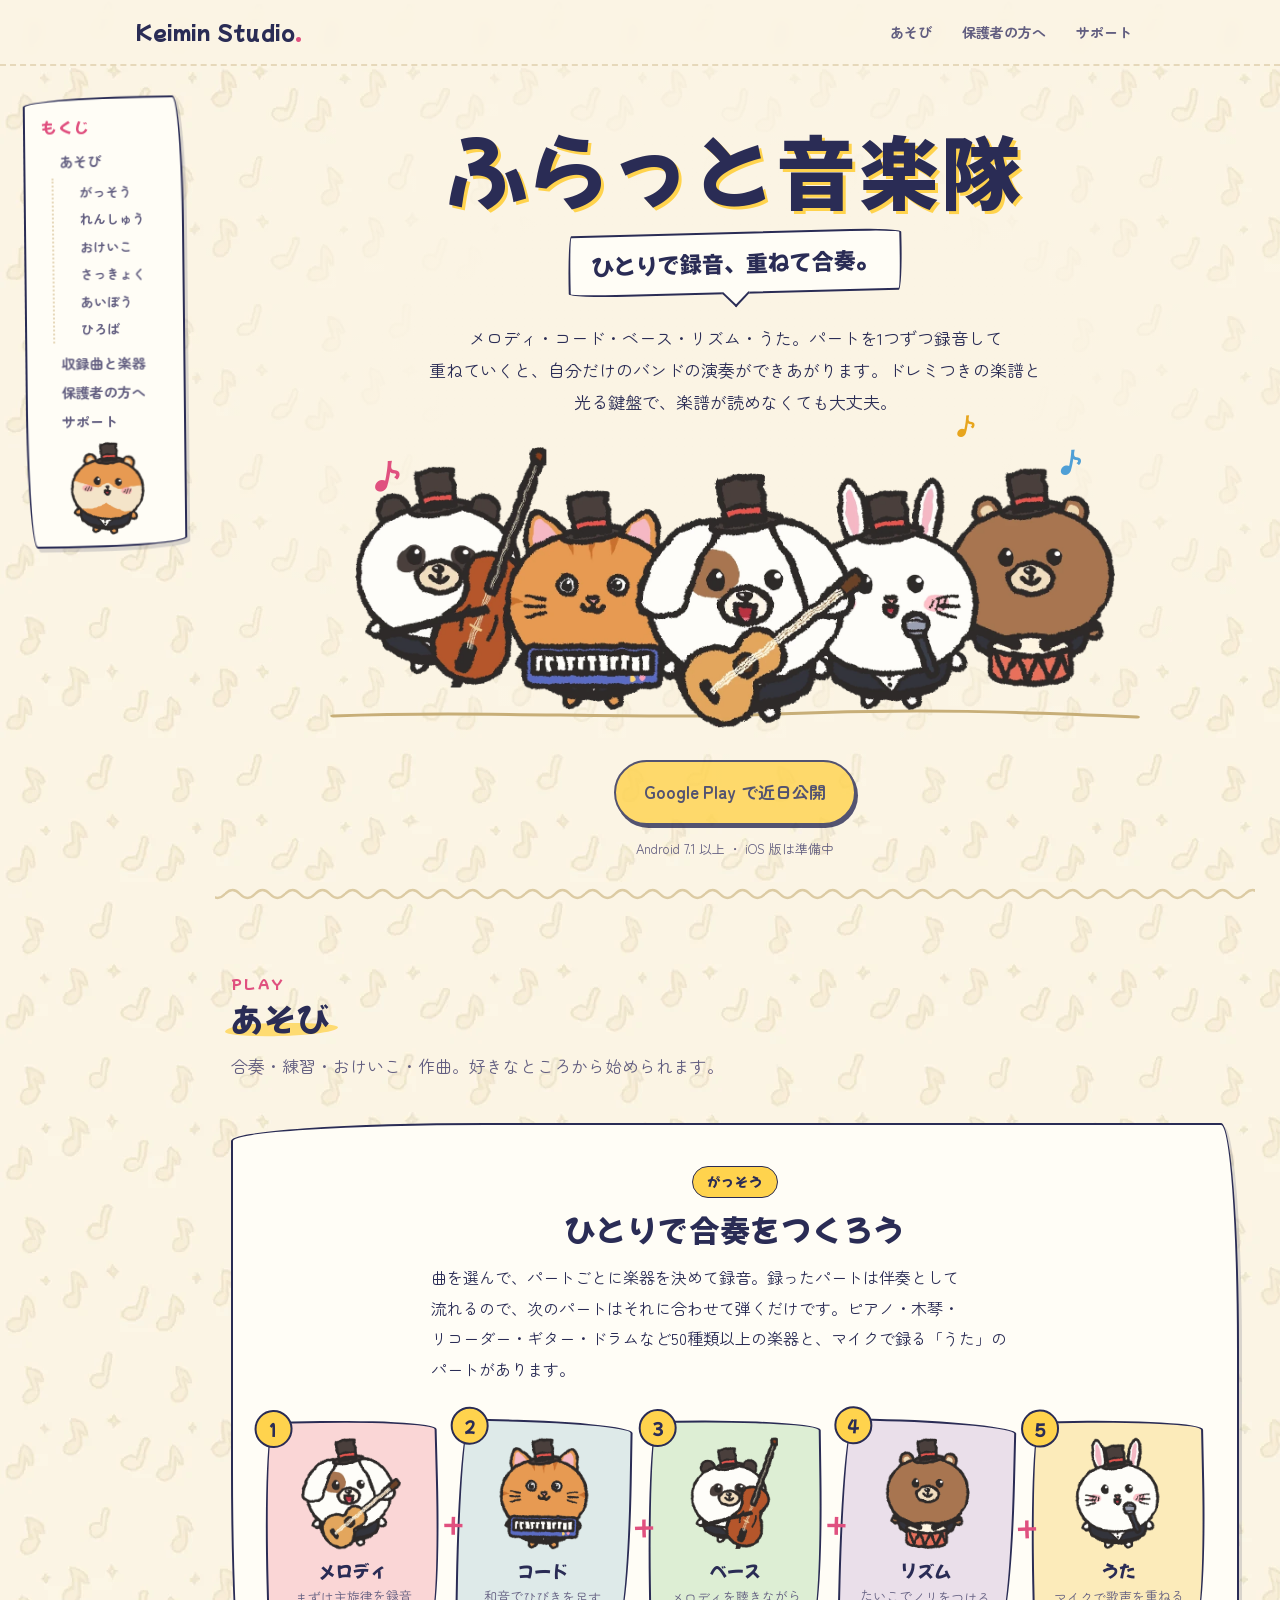
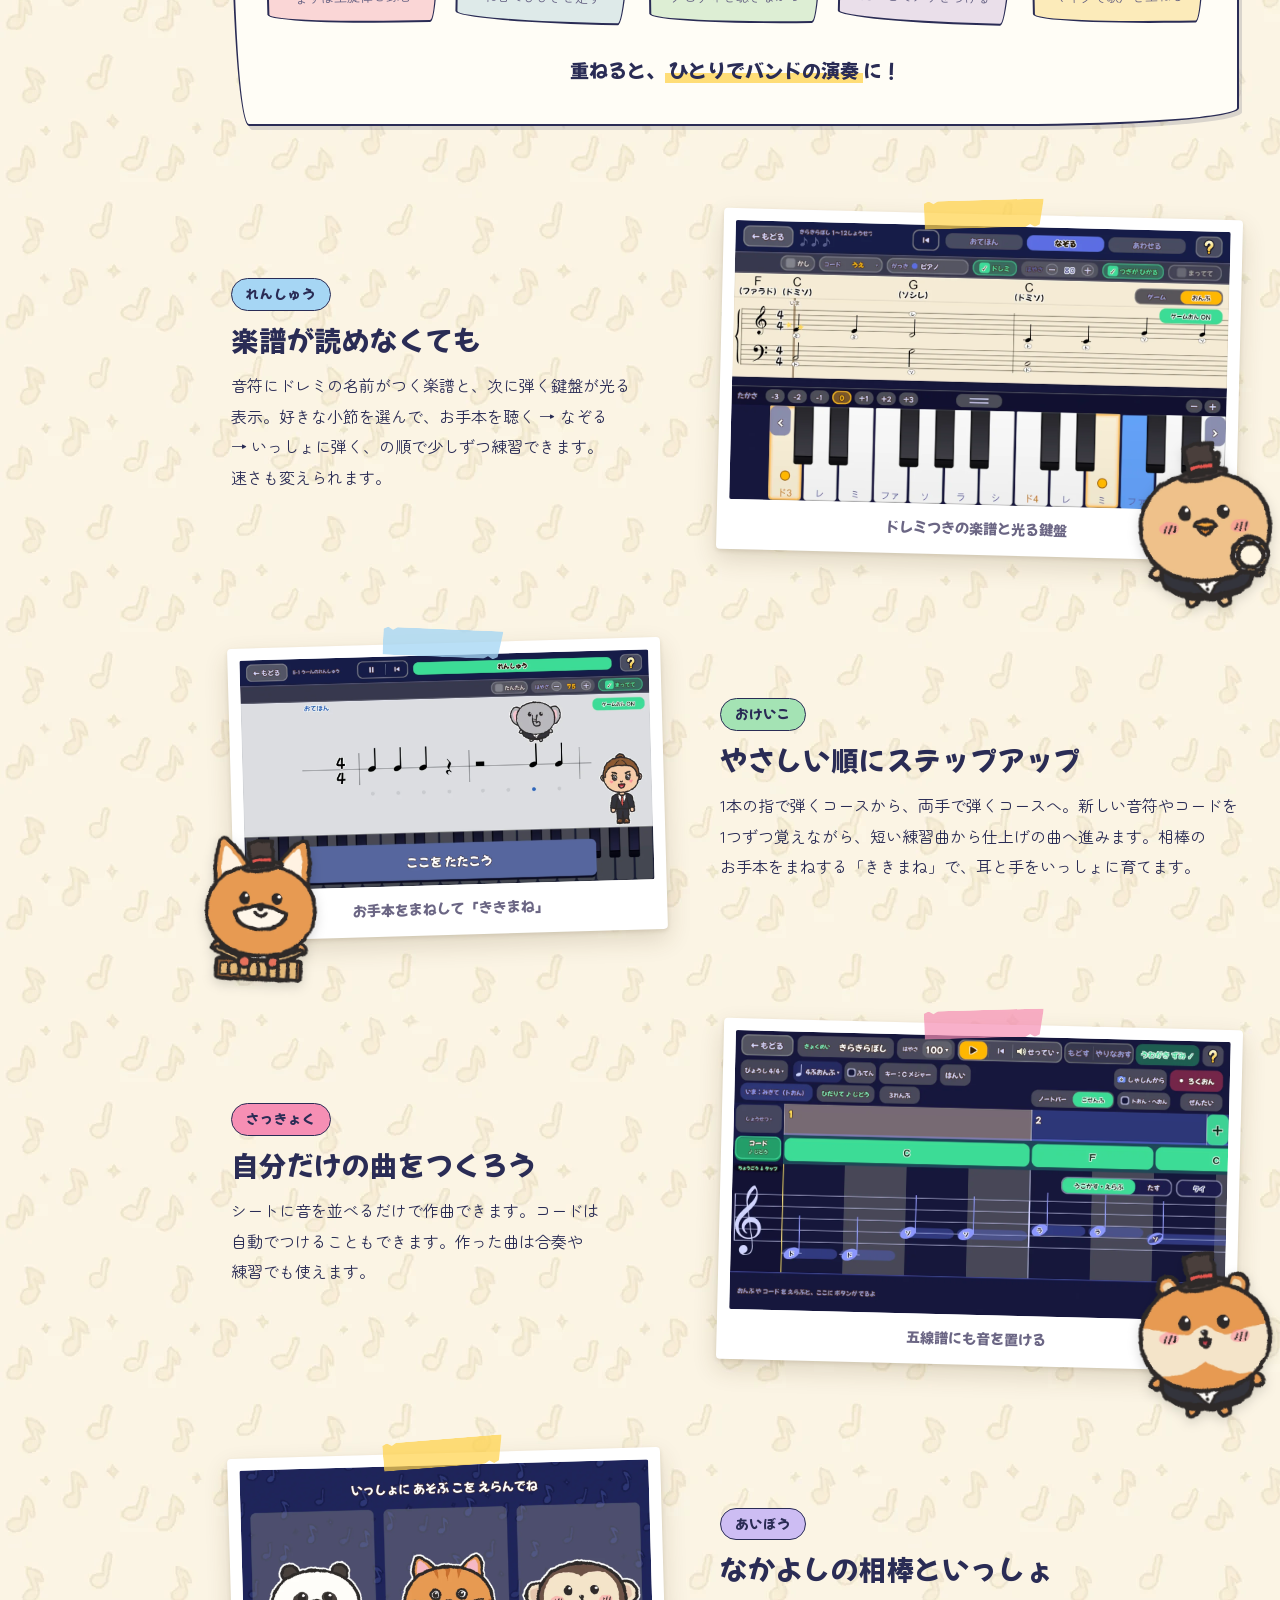
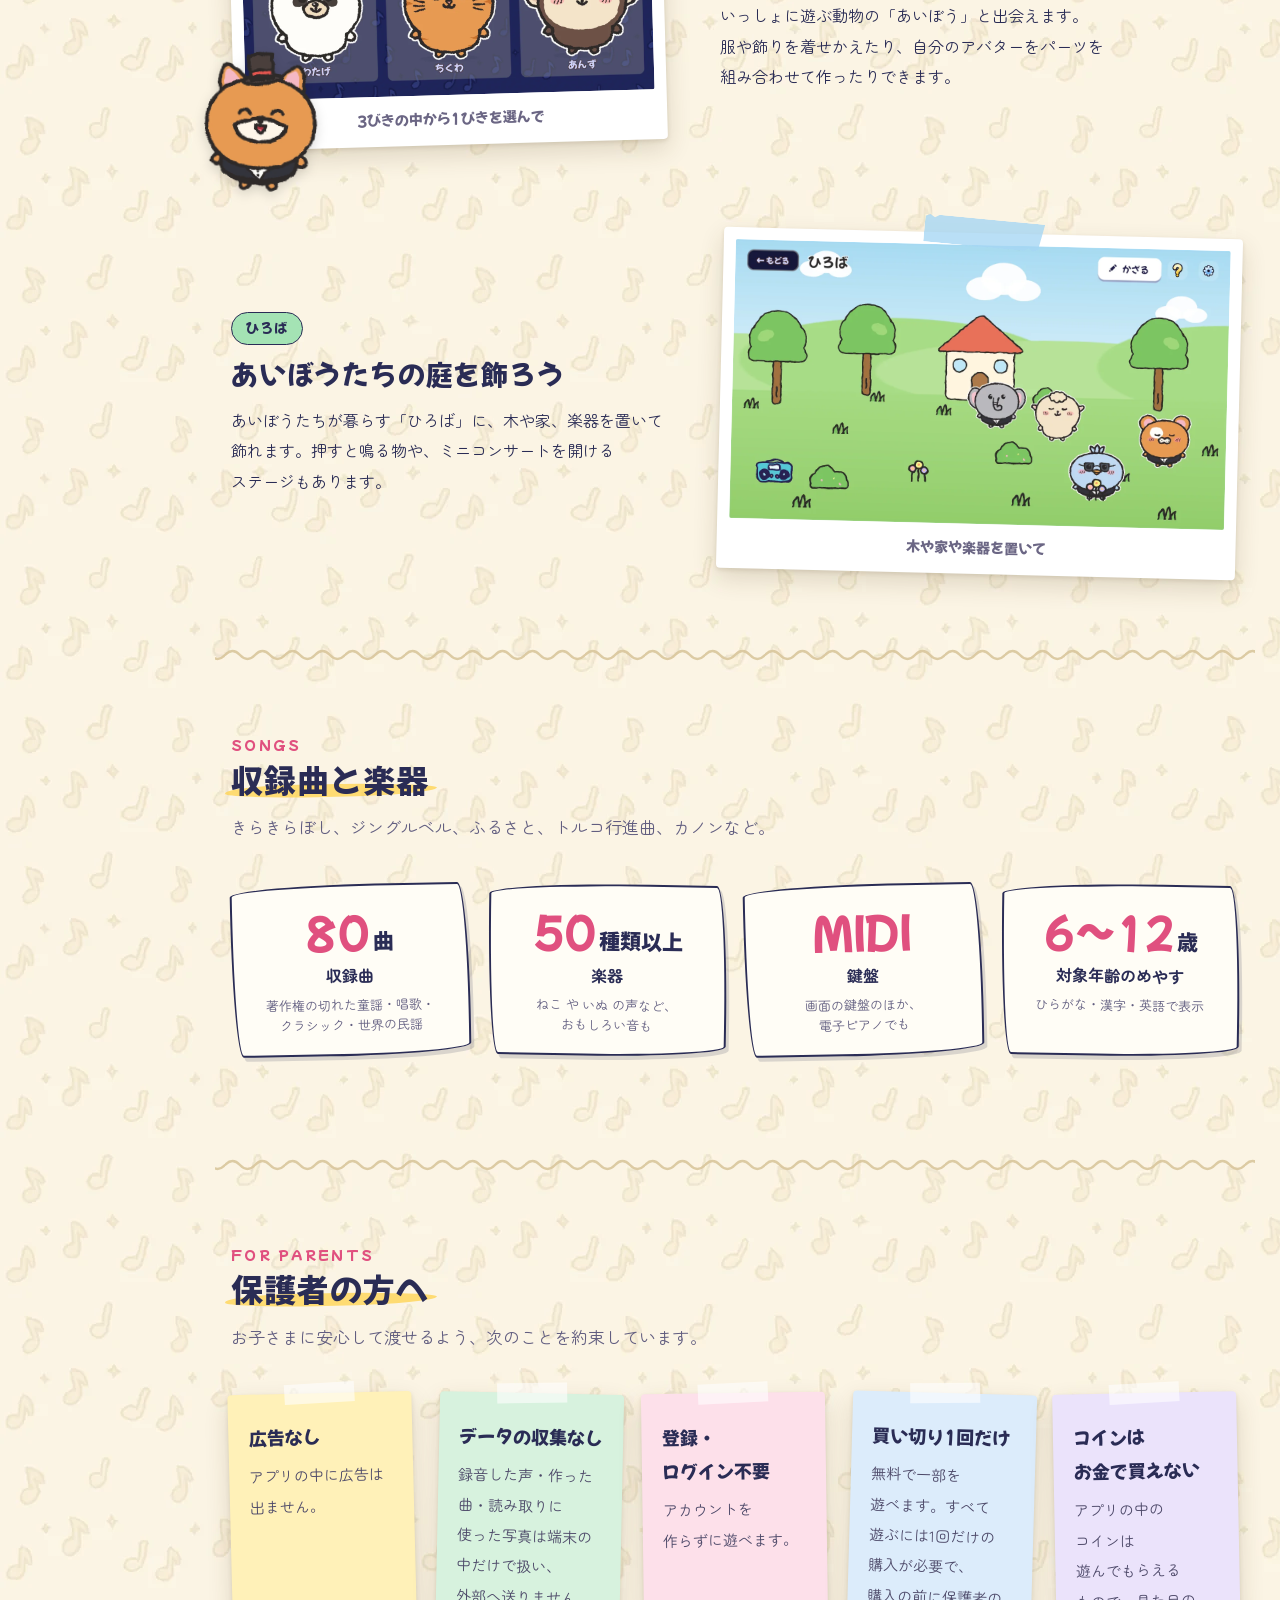
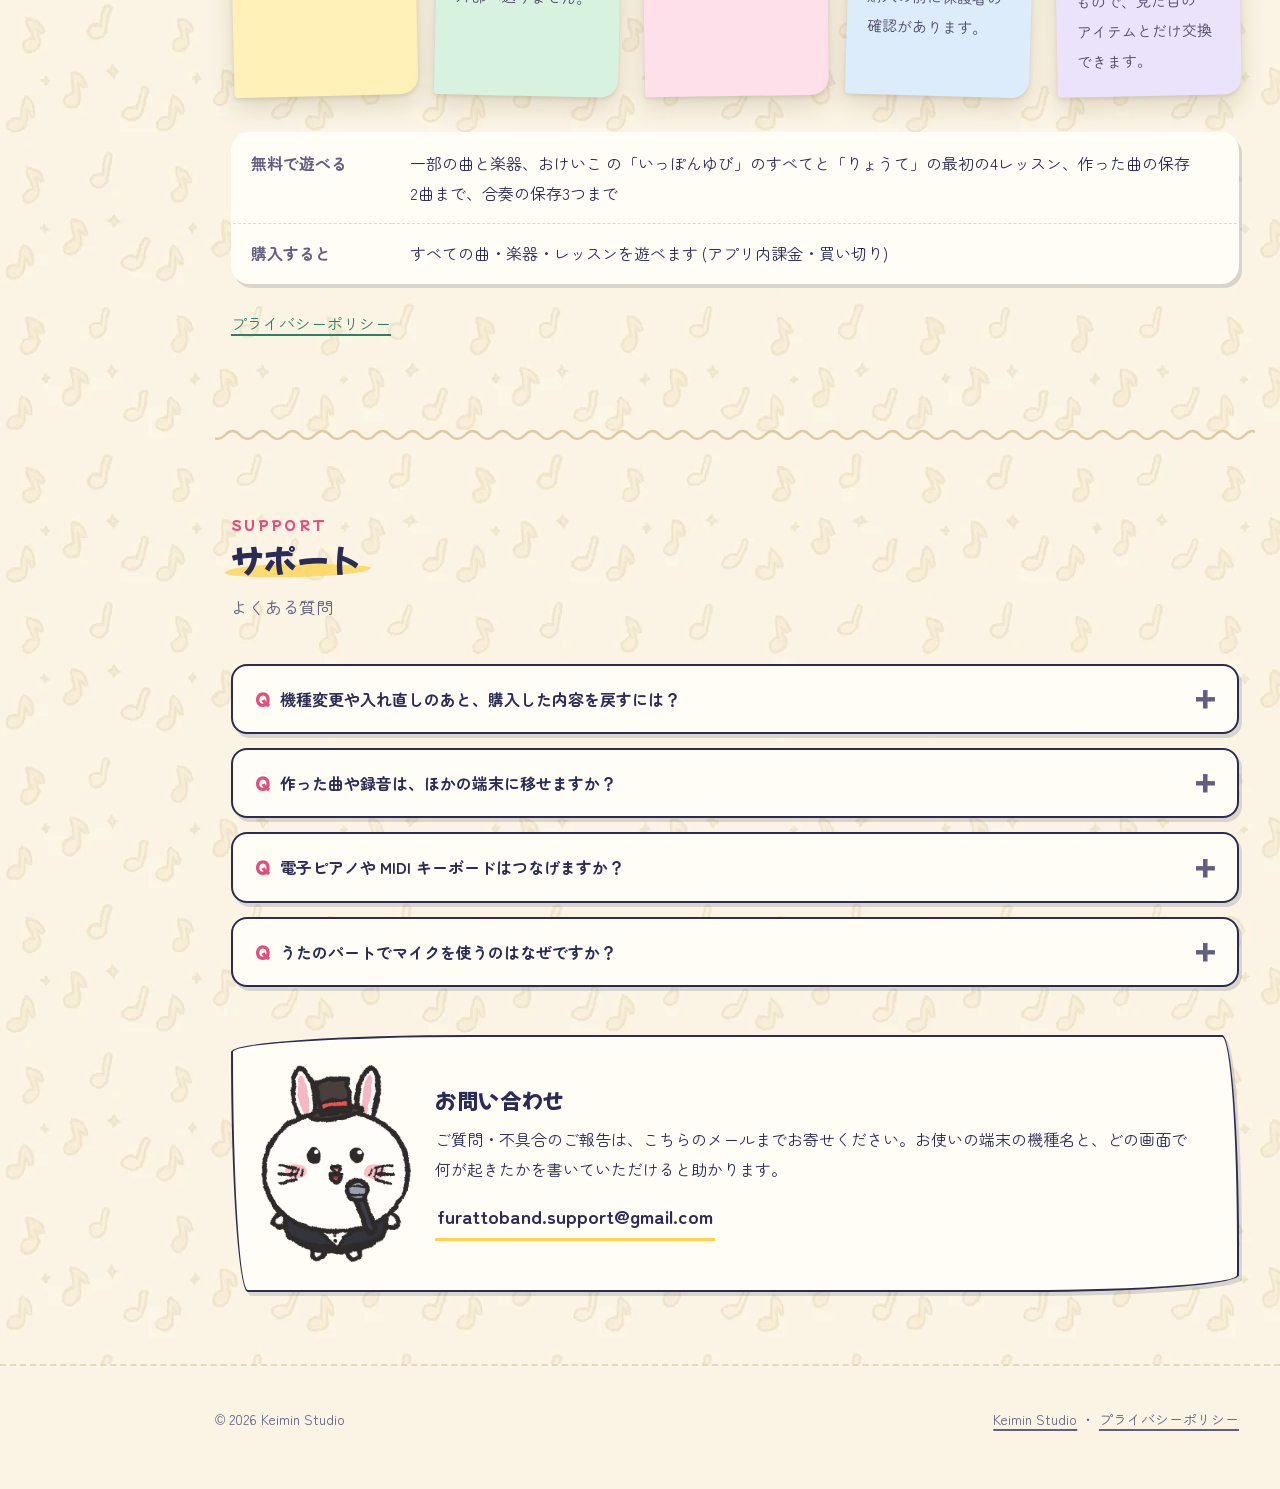
==== furattoband/index.html @ 370f986d "プライバシーポリシーのページを足し、ふらっと音楽隊のページのリンクを そこへ向ける Co-Authored-By: Claude Opus 5.5 <noreply@anthropic.com>" ====
<!doctype html>
<html lang="ja">
<head>
<meta charset="utf-8">
<meta name="viewport" content="width=device-width, initial-scale=1">
<title>ふらっと音楽隊 | Keimin Studio</title>
<meta name="description" content="パートを1つずつ録音して重ねると、ひとりでも合奏に。ドレミつきの楽譜と光る鍵盤で、楽譜が読めなくても練習できる子ども向けの音楽アプリ。広告なし・データの収集なし。">
<meta name="theme-color" content="#fbf4e4">
<link rel="icon" href="img/favicon.png">
<link rel="stylesheet" href="../assets/style.css">
</head>
<body class="game">
<a class="skip" href="#play">本文へ</a>

<header class="site-header">
  <div class="wrap">
    <a class="brand" href="../">Keimin Studio<span class="dot">.</span></a>
    <nav class="site-nav" aria-label="ページ内">
      <a href="#play">あそび</a>
      <a href="#parents">保護者の方へ</a>
      <a href="#support">サポート</a>
    </nav>
  </div>
</header>

<main>
  <!-- PC 幅だけ 左に出る ページ内の目次 (スマホは 上の帯) -->
  <aside class="toc sketch" aria-label="目次">
    <p class="toc-title">もくじ</p>
    <ol>
      <li><a href="#play">あそび</a>
        <ol>
          <li><a href="#ensemble">がっそう</a></li>
          <li><a href="#practice">れんしゅう</a></li>
          <li><a href="#okeiko">おけいこ</a></li>
          <li><a href="#compose">さっきょく</a></li>
          <li><a href="#buddy">あいぼう</a></li>
          <li><a href="#plaza">ひろば</a></li>
        </ol>
      </li>
      <li><a href="#songs">収録曲と楽器</a></li>
      <li><a href="#parents">保護者の方へ</a></li>
      <li><a href="#support">サポート</a></li>
    </ol>
    <img src="img/buddy_hamster.webp" alt="" width="414" height="515" loading="lazy">
  </aside>
  <section class="game-hero">
    <div class="wrap">
      <h1>ふらっと音楽隊</h1>
      <p class="catch">ひとりで録音、<wbr>重ねて合奏。</p>
      <p class="summary">メロディ・コード・ベース・リズム・うた。パートを1つずつ録音して重ねていくと、自分だけのバンドの演奏ができあがります。ドレミつきの楽譜と光る鍵盤で、楽譜が読めなくても大丈夫。</p>
      <div class="hero-band">
        <span class="float-note n1" aria-hidden="true">♪</span>
        <span class="float-note n2" aria-hidden="true">♪</span>
        <span class="float-note n3" aria-hidden="true">♪</span>
        <img src="img/band.webp" alt="タキシードとシルクハットで ベース・鍵盤・ギター・マイク・たいこを持った5ひきの あいぼう" width="1683" height="624">
      </div>
      <div class="store-row">
        <!-- 公開したら aria-disabled を外し、href を
             https://play.google.com/store/apps/details?id=com.keiyamazaki.furattoband にする -->
        <a class="store-button" aria-disabled="true">Google Play で近日公開</a>
        <span class="store-note">Android 7.1 以上 ・ iOS 版は準備中</span>
      </div>
    </div>
  </section>

  <div class="squiggle" aria-hidden="true"></div>

  <section id="play">
    <div class="wrap">
      <h2 class="section-title"><span class="kicker">PLAY</span>あそび</h2>
      <p class="section-lead">合奏・練習・おけいこ・作曲。<wbr>好きなところから始められます。</p>

      <div id="ensemble" class="ensemble sketch">
        <span class="tag">がっそう</span>
        <h3>ひとりで<wbr>合奏をつくろう</h3>
        <p>曲を選んで、パートごとに楽器を決めて録音。録ったパートは伴奏として流れるので、次のパートはそれに合わせて弾くだけです。ピアノ・木琴・リコーダー・ギター・ドラムなど50種類以上の楽器と、マイクで録る「うた」のパートがあります。</p>
        <ol class="steps">
          <li class="step"><img src="img/buddy_dog_guitar.webp" alt="" width="477" height="525" loading="lazy"><b>メロディ</b><span>まずは<wbr>主旋律を録音</span></li>
          <li class="step"><img src="img/buddy_cat_keyboard.webp" alt="" width="414" height="515" loading="lazy"><b>コード</b><span>和音で<wbr>ひびきを足す</span></li>
          <li class="step"><img src="img/buddy_panda_bass.webp" alt="" width="471" height="593" loading="lazy"><b>ベース</b><span>メロディを<wbr>聴きながら</span></li>
          <li class="step"><img src="img/buddy_bear_drum.webp" alt="" width="414" height="542" loading="lazy"><b>リズム</b><span>たいこで<wbr>ノリをつける</span></li>
          <li class="step"><img src="img/buddy_rabbit_mic.webp" alt="" width="414" height="544" loading="lazy"><b>うた</b><span>マイクで<wbr>歌声を重ねる</span></li>
        </ol>
        <p class="result keep">重ねると、<wbr><em>ひとりで<wbr>バンドの演奏</em>に！</p>
      </div>

      <div id="practice" class="feature">
        <div class="feature-text">
          <span class="tag t-sky">れんしゅう</span>
          <h3>楽譜が<wbr>読めなくても</h3>
          <p>音符にドレミの名前がつく楽譜と、次に弾く鍵盤が光る表示。好きな小節を選んで、お手本を聴く → なぞる → いっしょに弾く、の順で少しずつ練習できます。速さも変えられます。</p>
        </div>
        <figure class="photo">
          <img src="img/01_practice.webp" alt="ドレミつきの楽譜と鍵盤で弾く れんしゅう の画面" width="1280" height="720" loading="lazy">
          <figcaption>ドレミつきの楽譜と光る鍵盤</figcaption>
          <img class="peek" src="img/buddy_chick_tambourine.webp" alt="" width="414" height="515" loading="lazy">
        </figure>
      </div>

      <div id="okeiko" class="feature flip">
        <div class="feature-text">
          <span class="tag t-mint">おけいこ</span>
          <h3>やさしい順に<wbr>ステップアップ</h3>
          <p>1本の指で弾くコースから、両手で弾くコースへ。新しい音符やコードを1つずつ覚えながら、短い練習曲から仕上げの曲へ進みます。相棒のお手本をまねする「ききまね」で、耳と手をいっしょに育てます。</p>
        </div>
        <figure class="photo tape-2">
          <img src="img/02_okeiko.webp" alt="あいぼう のお手本をまねして たたく おけいこ の画面" width="1280" height="720" loading="lazy">
          <figcaption>お手本をまねして「ききまね」</figcaption>
          <img class="peek" src="img/buddy_fox_xylophone.webp" alt="" width="414" height="519" loading="lazy">
        </figure>
      </div>

      <div id="compose" class="feature">
        <div class="feature-text">
          <span class="tag t-pink">さっきょく</span>
          <h3>自分だけの<wbr>曲をつくろう</h3>
          <p>シートに音を並べるだけで作曲できます。コードは自動でつけることもできます。作った曲は合奏や練習でも使えます。</p>
        </div>
        <figure class="photo tape-3">
          <img src="img/03_compose.webp" alt="五線譜に音を並べて曲を作る さっきょく の画面" width="1280" height="720" loading="lazy">
          <figcaption>五線譜にも音を置ける</figcaption>
          <img class="peek" src="img/buddy_hamster.webp" alt="" width="414" height="515" loading="lazy">
        </figure>
      </div>

      <div id="buddy" class="feature flip">
        <div class="feature-text">
          <span class="tag t-lilac">あいぼう</span>
          <h3>なかよしの<wbr>相棒といっしょ</h3>
          <p>いっしょに遊ぶ動物の「あいぼう」と出会えます。服や飾りを着せかえたり、自分のアバターをパーツを組み合わせて作ったりできます。</p>
        </div>
        <figure class="photo">
          <img src="img/04_buddy.webp" alt="いっしょに遊ぶ あいぼう を選ぶ画面" width="1280" height="720" loading="lazy">
          <figcaption>3びきの中から<wbr>1ぴきを選んで</figcaption>
          <img class="peek" src="img/buddy_shiba.webp" alt="" width="414" height="515" loading="lazy">
        </figure>
      </div>

      <div id="plaza" class="feature">
        <div class="feature-text">
          <span class="tag t-mint">ひろば</span>
          <h3>あいぼうたちの<wbr>庭を飾ろう</h3>
          <p>あいぼうたちが暮らす「ひろば」に、木や家、楽器を置いて飾れます。押すと鳴る物や、ミニコンサートを開けるステージもあります。</p>
        </div>
        <figure class="photo tape-2">
          <img src="img/05_plaza.webp" alt="あいぼうたちが暮らす ひろば の画面" width="1280" height="720" loading="lazy">
          <figcaption>木や家や楽器を置いて</figcaption>
        </figure>
      </div>
    </div>
  </section>

  <div class="squiggle" aria-hidden="true"></div>

  <section id="songs">
    <div class="wrap">
      <h2 class="section-title"><span class="kicker">SONGS</span>収録曲と楽器</h2>
      <p class="section-lead">きらきらぼし、ジングルベル、ふるさと、<wbr>トルコ行進曲、カノンなど。</p>
      <div class="facts">
        <div class="fact sketch"><span class="num">80<small>曲</small></span><span class="label">収録曲</span><span class="note">著作権の切れた童謡・唱歌・<wbr>クラシック・世界の民謡</span></div>
        <div class="fact sketch"><span class="num">50<small>種類以上</small></span><span class="label">楽器</span><span class="note">ねこ や いぬ の声など、<wbr>おもしろい音も</span></div>
        <div class="fact sketch"><span class="num">MIDI</span><span class="label">鍵盤</span><span class="note">画面の鍵盤のほか、<wbr>電子ピアノでも</span></div>
        <div class="fact sketch"><span class="num">6〜12<small>歳</small></span><span class="label">対象年齢のめやす</span><span class="note">ひらがな・漢字・<wbr>英語で表示</span></div>
      </div>
    </div>
  </section>

  <div class="squiggle" aria-hidden="true"></div>

  <section id="parents">
    <div class="wrap">
      <h2 class="section-title"><span class="kicker">FOR PARENTS</span>保護者の方へ</h2>
      <p class="section-lead">お子さまに安心して渡せるよう、<wbr>次のことを約束しています。</p>
      <ul class="promise-list">
        <li><strong>広告なし</strong><span>アプリの中に広告は出ません。</span></li>
        <li><strong>データの<wbr>収集なし</strong><span>録音した声・作った曲・読み取りに使った写真は端末の中だけで扱い、外部へ送りません。</span></li>
        <li><strong>登録・<wbr>ログイン不要</strong><span>アカウントを作らずに遊べます。</span></li>
        <li><strong>買い切り<wbr>1回だけ</strong><span>無料で一部を遊べます。すべて遊ぶには1回だけの購入が必要で、購入の前に保護者の確認があります。</span></li>
        <li><strong>コインは<wbr>お金で買えない</strong><span>アプリの中のコインは遊んでもらえるもので、見た目のアイテムとだけ交換できます。</span></li>
      </ul>
      <table class="spec">
        <tr><th>無料で遊べる</th><td>一部の曲と楽器、おけいこ の「いっぽんゆび」のすべてと「りょうて」の最初の4レッスン、作った曲の保存2曲まで、合奏の保存3つまで</td></tr>
        <tr><th>購入すると</th><td>すべての曲・楽器・レッスンを遊べます (アプリ内課金・買い切り)</td></tr>
      </table>
      <p class="parents-foot"><a href="privacy/">プライバシーポリシー</a></p>
    </div>
  </section>

  <div class="squiggle" aria-hidden="true"></div>

  <section id="support" class="faq">
    <div class="wrap">
      <h2 class="section-title"><span class="kicker">SUPPORT</span>サポート</h2>
      <p class="section-lead">よくある質問</p>

      <div class="faq-list">
        <details>
          <summary>機種変更や入れ直しのあと、<wbr>購入した内容を戻すには？</summary>
          <p>購入したときと同じ Google アカウントでアプリを入れ、「せってい」の「アプリ」から「ぜんぶ あそべる ばんに する」を押し、保護者の確認のあとに「購入を復元する」を押してください。</p>
        </details>

        <details>
          <summary>作った曲や録音は、<wbr>ほかの端末に移せますか？</summary>
          <p>作った曲・録音・あいぼう などは端末の中だけに保存しているため、いまはほかの端末へ移す機能はありません。アプリを削除すると消えてしまうのでご注意ください。</p>
        </details>

        <details>
          <summary>電子ピアノや MIDI キーボードは<wbr>つなげますか？</summary>
          <p>USB でつないだ MIDI キーボード・電子ピアノで弾けます。端末によっては変換アダプターが必要です。</p>
        </details>

        <details>
          <summary>うたのパートで<wbr>マイクを使うのはなぜですか？</summary>
          <p>うたのパートで歌声を録音するためです。録音した声は端末の中だけに保存され、外部へ送られることはありません。マイクを許可しなくても、うた以外のあそびはすべて使えます。</p>
        </details>
      </div>

      <div class="support-contact contact-box sketch">
        <img src="img/buddy_rabbit_mic.webp" alt="" width="414" height="544" loading="lazy">
        <div>
          <h3>お問い合わせ</h3>
          <p>ご質問・不具合のご報告は、こちらのメールまでお寄せください。お使いの端末の機種名と、どの画面で何が起きたかを書いていただけると助かります。</p>
          <span class="mail">furattoband.support@gmail.com</span>
        </div>
      </div>
    </div>
  </section>
</main>

<footer class="site-footer">
  <div class="wrap">
    <span>&copy; 2026 Keimin Studio</span>
    <span><a href="../">Keimin Studio</a> ・ <a href="privacy/">プライバシーポリシー</a></span>
  </div>
</footer>

<script>
// 目次: いま読んでいる所に印を付ける (外へは何も送らない)
(function () {
  var links = document.querySelectorAll('.toc a');
  var targets = [];
  links.forEach(function (a) {
    var t = document.querySelector(a.getAttribute('href'));
    if (t) targets.push({ a: a, t: t });
  });
  function update() {
    var y = window.innerHeight * 0.35;
    var current = null;
    targets.forEach(function (x) { if (x.t.getBoundingClientRect().top <= y) current = x; });
    // いちばん下まで来たら さいごの項目 (サポート) は 上まで上がりきらない
    if (window.innerHeight + window.scrollY >= document.documentElement.scrollHeight - 4) current = targets[targets.length - 1];
    links.forEach(function (a) { a.classList.remove('is-current'); a.removeAttribute('aria-current'); });
    if (!current) return;
    current.a.classList.add('is-current');
    current.a.setAttribute('aria-current', 'true');
    // 子の項目にいるときは 親 (あそび) にも印
    var parent = current.a.closest('ol ol');
    if (parent) parent.parentElement.firstElementChild.classList.add('is-current');
  }
  window.addEventListener('scroll', update, { passive: true });
  window.addEventListener('resize', update);
  update();
})();
</script>
</body>
</html>
---- assets/style.css ----
@charset "utf-8";
/* Keimin Studio の共通の見た目。外のフォント・解析のタグは読まない (アプリの「外へ何も送らない」にそろえる)
   絵本風: クリームの紙・手書き風の ふち (いびつな角丸)・マスキングテープ・少し傾けた写真。
   スタジオのトップは落ち着いた形 (body.studio)、ゲームのページは模様の地と あいぼう で にぎやかに (body.game) */

@font-face {
  font-family: "Mochiy Pop One";
  src: url("fonts/mochiy-subset.woff") format("woff");
  font-display: swap;
}
@font-face {
  font-family: "Zen Maru Gothic";
  src: url("fonts/zenmaru-regular-subset.woff") format("woff");
  font-weight: 400;
  font-display: swap;
}
@font-face {
  font-family: "Zen Maru Gothic";
  src: url("fonts/zenmaru-bold-subset.woff") format("woff");
  font-weight: 700;
  font-display: swap;
}

:root {
  --paper: #fbf4e4;
  --paper-deep: #f3e7cc;
  --surface: #fffdf6;
  --ink: #2a2c55;
  --ink-soft: #625e80;
  --pen: #2a2c55;          /* 手書きの ふちの線 */
  --line: #e6d8ba;
  --yellow: #ffd34d;
  --pink: #f68fb4;
  --mint: #a4e3b4;
  --sky: #a6d6f4;
  --lilac: #cdbdf3;
  --accent: #e0507f;
  --link: #2f7d6a;
  --tape: rgba(255, 211, 77, 0.72);
  --tape-2: rgba(166, 214, 244, 0.78);
  --tape-3: rgba(246, 143, 180, 0.7);
  --shadow: 3px 4px 0 rgba(42, 44, 85, 0.16);
  --photo-shadow: 0 10px 24px rgba(72, 54, 20, 0.16), 0 2px 4px rgba(72, 54, 20, 0.12);
  --pattern: url("paper_light.webp");
  --marker-opacity: 0.75;
  --marker-bottom: 4px;
  /* 手で描いたような いびつな角丸 */
  --wobble: 255px 18px 225px 18px / 18px 225px 18px 255px;
  --wobble-2: 18px 225px 18px 255px / 255px 18px 225px 18px;
  --font-body: "Zen Maru Gothic", "Hiragino Maru Gothic ProN", "Yu Gothic", "Meiryo", sans-serif;
  --font-head: "Mochiy Pop One", var(--font-body);
  color-scheme: light;
}

@media (prefers-color-scheme: dark) {
  :root:not([data-theme="light"]) {
    --paper: #1a1c38;
    --paper-deep: #22254a;
    --surface: #24274e;
    --ink: #f4f1ff;
    --ink-soft: #c3c0e4;
    --pen: #dcd8ff;
    --line: #3a3e6e;
    --yellow: #f2c443;
    --accent: #ff8db4;
    --link: #8fe0c6;
    --tape: rgba(242, 196, 67, 0.55);
    --tape-2: rgba(120, 180, 230, 0.55);
    --tape-3: rgba(246, 143, 180, 0.5);
    --shadow: 3px 4px 0 rgba(0, 0, 0, 0.35);
    --photo-shadow: 0 10px 24px rgba(0, 0, 0, 0.4);
    --pattern: url("paper_dark.webp");
    --marker-opacity: 0.5;
    --marker-bottom: -3px;
    color-scheme: dark;
  }
}
:root[data-theme="dark"] {
  --paper: #1a1c38;
  --paper-deep: #22254a;
  --surface: #24274e;
  --ink: #f4f1ff;
  --ink-soft: #c3c0e4;
  --pen: #dcd8ff;
  --line: #3a3e6e;
  --yellow: #f2c443;
  --accent: #ff8db4;
  --link: #8fe0c6;
  --tape: rgba(242, 196, 67, 0.55);
  --tape-2: rgba(120, 180, 230, 0.55);
  --tape-3: rgba(246, 143, 180, 0.5);
  --shadow: 3px 4px 0 rgba(0, 0, 0, 0.35);
  --photo-shadow: 0 10px 24px rgba(0, 0, 0, 0.4);
  --pattern: url("paper_dark.webp");
  --marker-opacity: 0.5;
  --marker-bottom: -3px;
  color-scheme: dark;
}

* { box-sizing: border-box; }

html { -webkit-text-size-adjust: 100%; scroll-behavior: smooth; }

body {
  margin: 0;
  background: var(--paper);
  color: var(--ink);
  font-family: var(--font-body);
  font-size: 16px;
  line-height: 1.9;
  overflow-x: hidden;
  /* 改行は 文節で (Chrome・Edge)。ほかのブラウザでは 見出しなどに置いた <wbr> で切る */
  word-break: auto-phrase;
  line-break: strict;
  overflow-wrap: anywhere;
}
body.game { background: var(--paper) var(--pattern) repeat; background-size: 450px; }

p, li, dd, summary { text-wrap: pretty; }

/* 短い字は <wbr> の所でだけ切る (文の途中で切れないように) */
h1, h2, h3, .catch, .lead, .section-lead, .keep, .promise-list strong, .step b {
  word-break: keep-all;
  text-wrap: balance;
}

img { max-width: 100%; height: auto; display: block; }

/* 上の帯 (sticky) に 飛び先の見出しが隠れないように */
[id] { scroll-margin-top: 84px; }

a { color: var(--link); text-underline-offset: 4px; text-decoration-thickness: 1.5px; }
a:hover { text-decoration-thickness: 2.5px; }

.wrap {
  width: 100%;
  max-width: 1040px;
  margin: 0 auto;
  padding: 0 16px;
}

h1, h2, h3, .brand {
  font-family: var(--font-head);
  font-weight: 400;
  line-height: 1.4;
  letter-spacing: 0.03em;
}

.skip {
  position: absolute; left: -9999px; top: 8px;
  background: var(--surface); color: var(--ink); padding: 8px 14px; border-radius: 8px;
}
.skip:focus { left: 8px; z-index: 10; }

/* ---------- 上の帯 ---------- */
.site-header {
  position: sticky;
  top: 0;
  z-index: 5;
  background: color-mix(in srgb, var(--paper) 88%, transparent);
  backdrop-filter: blur(8px);
  -webkit-backdrop-filter: blur(8px);
  border-bottom: 2px dashed var(--line);
}
.site-header .wrap {
  display: flex;
  align-items: center;
  justify-content: space-between;
  gap: 16px;
  min-height: 64px;
}
.brand {
  font-size: 20px;
  color: var(--ink);
  text-decoration: none;
  white-space: nowrap;
}
.brand .dot { color: var(--accent); }
.site-nav { display: flex; gap: 6px; font-size: 14px; font-weight: 700; }
.site-nav a {
  color: var(--ink-soft);
  text-decoration: none;
  white-space: nowrap;
  padding: 4px 12px;
  border-radius: 999px;
}
.site-nav a:hover { color: var(--ink); background: var(--paper-deep); }

/* ---------- 区切りと見出し ---------- */
section { padding: 72px 0; position: relative; }

.section-title {
  font-size: clamp(24px, 4vw, 32px);
  margin: 0 0 10px;
  display: inline-block;
  position: relative;
  z-index: 0;
}
/* 見出しの下に 蛍光ペンを引いたような帯 */
.section-title::after {
  content: "";
  position: absolute;
  z-index: -1;
  left: -6px; right: -8px; bottom: var(--marker-bottom);
  height: 0.42em;
  background: var(--yellow);
  border-radius: 40% 60% 55% 45% / 60% 40% 60% 40%;
  opacity: var(--marker-opacity);
  transform: rotate(-1deg);
}
.section-title .kicker {
  display: block;
  font-size: 13px;
  letter-spacing: 0.18em;
  color: var(--accent);
  margin-bottom: 2px;
}
.section-lead { color: var(--ink-soft); margin: 0 0 40px; font-size: 17px; }

/* 手書き風の波線の区切り */
.squiggle {
  height: 18px;
  margin: 0 auto;
  max-width: 1040px;
  background: url("data:image/svg+xml,%3Csvg xmlns='http://www.w3.org/2000/svg' width='60' height='18' viewBox='0 0 60 18'%3E%3Cpath d='M0 9 Q 7.5 1 15 9 T 30 9 T 45 9 T 60 9' fill='none' stroke='%23d9c69c' stroke-width='2.5' stroke-linecap='round'/%3E%3C/svg%3E") repeat-x center;
  opacity: 0.9;
}

/* 手書きの ふち の箱 */
.sketch {
  background: var(--surface);
  border: 2px solid var(--pen);
  border-radius: var(--wobble);
  box-shadow: var(--shadow);
}

/* ---------- スタジオのトップ (落ち着いた形) ---------- */
.studio-hero { padding: 96px 0 72px; }
.studio-hero h1 { font-size: clamp(40px, 9vw, 76px); margin: 0 0 20px; line-height: 1.15; }
.studio-hero h1 .dot { color: var(--accent); }
.studio-hero .lead { font-size: clamp(18px, 2.6vw, 22px); max-width: 30em; margin: 0 0 12px; }
.studio-hero .sub { color: var(--ink-soft); max-width: 34em; margin: 0; }
.studio-hero .values {
  display: flex; flex-wrap: wrap; gap: 10px;
  list-style: none; padding: 0; margin: 32px 0 0;
}
.studio-hero .values li {
  font-size: 14px; font-weight: 700;
  padding: 6px 16px;
  border: 1.5px solid var(--pen);
  border-radius: 999px;
  background: var(--surface);
}

.game-list { display: grid; gap: 24px; }
.game-card {
  display: grid;
  grid-template-columns: 300px 1fr;
  gap: 32px;
  align-items: center;
  padding: 24px;
  color: inherit;
  text-decoration: none;
  transition: transform 0.2s ease;
}
a.game-card:hover { transform: translateY(-3px) rotate(-0.3deg); }
.game-card .cover {
  border-radius: 16px;
  overflow: hidden;
  border: 2px solid var(--pen);
  background: #c4f0c8;
}
.game-card h3 { font-size: 26px; margin: 0 0 6px; }
.game-card p { margin: 0; color: var(--ink-soft); }
.game-card .more {
  display: inline-block;
  margin-top: 14px;
  font-weight: 700;
  color: var(--ink);
  border-bottom: 3px solid var(--yellow);
}
.game-card.soon {
  grid-template-columns: 1fr;
  text-align: center;
  color: var(--ink-soft);
  background: transparent;
  border: 2px dashed var(--line);
  box-shadow: none;
  padding: 32px 24px;
}

.spec {
  width: 100%;
  border-collapse: collapse;
  background: var(--surface);
  border: 2px solid var(--pen);
  border-radius: 18px;
  border-spacing: 0;
  overflow: hidden;
  box-shadow: var(--shadow);
}
.spec th, .spec td { text-align: left; padding: 14px 18px; border-bottom: 1.5px dashed var(--line); vertical-align: top; }
.spec tr:last-child th, .spec tr:last-child td { border-bottom: none; }
.spec th { width: 10em; font-weight: 700; white-space: nowrap; color: var(--ink-soft); }

.contact-box { padding: 28px; }
.contact-box p { margin: 0 0 10px; }
.mail {
  display: inline-block;
  font-size: 19px; font-weight: 700;
  padding: 4px 2px;
  border-bottom: 3px solid var(--yellow);
}

/* ---------- ゲームのページ: 表紙 ---------- */
.game-hero {
  padding: 56px 0 24px;
  text-align: center;
  overflow: hidden;
  /* まん中だけ模様を うすくして 字を読みやすく */
  background: radial-gradient(ellipse 60% 55% at 50% 38%, var(--paper) 45%, color-mix(in srgb, var(--paper) 0%, transparent) 100%);
}
.game-hero h1 {
  font-size: clamp(42px, 9vw, 80px);
  margin: 0;
  line-height: 1.15;
  color: var(--ink);
  text-shadow: 3px 3px 0 var(--yellow);
}
.game-hero .catch {
  display: inline-block;
  font-family: var(--font-head);
  font-size: clamp(17px, 2.6vw, 22px);
  margin: 18px 0 0;
  padding: 8px 22px;
  background: var(--surface);
  border: 2px solid var(--pen);
  border-radius: var(--wobble-2);
  position: relative;
  transform: rotate(-1.5deg);
}
/* ふきだしの しっぽ */
.game-hero .catch::after {
  content: "";
  position: absolute;
  left: 50%; bottom: -11px;
  width: 18px; height: 18px;
  background: var(--surface);
  border-right: 2px solid var(--pen);
  border-bottom: 2px solid var(--pen);
  transform: translateX(-50%) rotate(45deg);
}
.game-hero .summary {
  max-width: 36em;
  margin: 28px auto 0;
  font-size: 17px;
}
.hero-band {
  position: relative;
  max-width: 760px;
  margin: 28px auto 0;
}
.hero-band img { position: relative; z-index: 1; width: 100%; }
/* あいぼう の立つ 床 (手書きの線) */
.hero-band::after {
  content: "";
  position: absolute;
  left: -4%; right: -4%; bottom: 2px;
  height: 22px;
  background: url("data:image/svg+xml,%3Csvg xmlns='http://www.w3.org/2000/svg' viewBox='0 0 400 22' preserveAspectRatio='none'%3E%3Cpath d='M4 12 C 80 6 150 16 220 10 S 340 8 396 13' fill='none' stroke='%23c7ae78' stroke-width='3' stroke-linecap='round'/%3E%3C/svg%3E") no-repeat center / 100% 100%;
}
.float-note {
  position: absolute;
  font-family: var(--font-head);
  color: var(--accent);
  font-size: 34px;
  line-height: 1;
  animation: bob 3.2s ease-in-out infinite;
  z-index: 2;
}
.float-note.n1 { left: 2%; top: 4%; }
.float-note.n2 { right: 4%; top: 0; color: #4f9fd6; animation-delay: -1.1s; font-size: 28px; }
.float-note.n3 { right: 18%; top: -12%; color: #e7a51d; animation-delay: -2s; font-size: 24px; }
@keyframes bob {
  0%, 100% { transform: translateY(0) rotate(-6deg); }
  50% { transform: translateY(-10px) rotate(6deg); }
}
@media (prefers-reduced-motion: reduce) {
  .float-note { animation: none; }
  html { scroll-behavior: auto; }
}

.store-row { margin-top: 32px; }
.store-button {
  display: inline-flex;
  align-items: center;
  gap: 10px;
  padding: 14px 28px;
  border: 2px solid var(--pen);
  border-radius: 999px;
  background: var(--yellow);
  color: #2a2c55;
  font-weight: 700;
  font-size: 17px;
  text-decoration: none;
  box-shadow: 3px 4px 0 var(--pen);
}
.store-button[aria-disabled="true"] { cursor: default; opacity: 0.8; box-shadow: 2px 3px 0 var(--pen); }
.store-note { display: block; font-size: 13px; color: var(--ink-soft); margin-top: 12px; }

/* ---------- 遊びの紹介 ---------- */
.feature {
  display: grid;
  grid-template-columns: 1fr 1.2fr;
  gap: 56px;
  align-items: center;
  margin-bottom: 88px;
}
.feature:last-child { margin-bottom: 0; }
.feature.flip .feature-text { order: 2; }
.feature-text h3 { font-size: clamp(22px, 3vw, 27px); margin: 0 0 12px; }
.feature-text p { margin: 0; }
.tag {
  display: inline-block;
  font-family: var(--font-head);
  font-size: 13px;
  letter-spacing: 0.08em;
  padding: 3px 14px;
  margin-bottom: 10px;
  border: 1.5px solid var(--pen);
  border-radius: 999px;
  background: var(--yellow);
  color: #2a2c55;
}
.tag.t-pink { background: var(--pink); }
.tag.t-mint { background: var(--mint); }
.tag.t-sky { background: var(--sky); }
.tag.t-lilac { background: var(--lilac); }

/* 少し傾けた写真 + マスキングテープ */
.photo {
  position: relative;
  margin: 0;
  padding: 12px 12px 14px;
  background: #fff;
  box-shadow: var(--photo-shadow);
  transform: rotate(1.4deg);
  border-radius: 4px;
}
.feature.flip .photo { transform: rotate(-1.6deg); }
.photo img { border-radius: 2px; }
.photo figcaption {
  font-family: var(--font-head);
  font-size: 14px;
  color: #6b6684;
  text-align: center;
  margin-top: 10px;
}
.photo::before {
  content: "";
  position: absolute;
  top: -14px; left: 50%;
  width: 120px; height: 28px;
  background: var(--tape);
  transform: translateX(-50%) rotate(-3deg);
  box-shadow: 0 1px 2px rgba(0, 0, 0, 0.08);
  /* テープの はしの ぎざぎざ */
  clip-path: polygon(0 8%, 4% 0, 8% 10%, 12% 0, 100% 0, 96% 92%, 92% 100%, 88% 90%, 84% 100%, 0 100%);
}
.photo.tape-2::before { background: var(--tape-2); transform: translateX(-50%) rotate(4deg); }
.photo.tape-3::before { background: var(--tape-3); }
/* 写真の すみから のぞく あいぼう */
.peek {
  position: absolute;
  width: 26%;
  max-width: 150px;
  right: -7%;
  bottom: -14%;
  z-index: 2;
  transform: rotate(-4deg);
  filter: drop-shadow(0 4px 6px rgba(0, 0, 0, 0.15));
}
.feature.flip .peek { right: auto; left: -7%; transform: rotate(4deg); }

/* 合奏: パートを重ねる 4つの段 */
.ensemble {
  padding: 40px 32px 36px;
  margin-bottom: 88px;
  text-align: center;
  background: var(--surface);
}
.ensemble h3 { font-size: clamp(22px, 3.2vw, 30px); margin: 0 0 12px; }
.ensemble > p { max-width: 38em; margin: 0 auto; text-align: left; }
.steps {
  display: grid;
  grid-template-columns: repeat(5, 1fr);
  gap: 18px;
  list-style: none;
  padding: 0;
  margin: 36px 0 0;
  counter-reset: step;
}
.step {
  position: relative;
  padding: 16px 10px 14px;
  border: 2px solid var(--pen);
  border-radius: var(--wobble-2);
  background: var(--paper);
}
.step:nth-child(1) { background: color-mix(in srgb, var(--pink) 30%, var(--paper)); transform: rotate(-1.5deg); }
.step:nth-child(2) { background: color-mix(in srgb, var(--sky) 34%, var(--paper)); transform: rotate(1deg); }
.step:nth-child(3) { background: color-mix(in srgb, var(--mint) 34%, var(--paper)); transform: rotate(-0.8deg); }
.step:nth-child(4) { background: color-mix(in srgb, var(--lilac) 38%, var(--paper)); transform: rotate(1.4deg); }
.step:nth-child(5) { background: color-mix(in srgb, var(--yellow) 28%, var(--paper)); transform: rotate(-1.2deg); }
.step img { width: 74%; max-width: 140px; margin: 0 auto 6px; aspect-ratio: 1; object-fit: contain; }
.step b { display: block; font-family: var(--font-head); font-weight: 400; font-size: 17px; }
.step span { display: block; font-size: 13px; color: var(--ink-soft); line-height: 1.6; }
.step::before {
  counter-increment: step;
  content: counter(step);
  position: absolute;
  top: -14px; left: -10px;
  width: 34px; height: 34px;
  display: grid; place-items: center;
  font-family: var(--font-head);
  font-size: 16px;
  color: #2a2c55;
  background: var(--yellow);
  border: 2px solid var(--pen);
  border-radius: 50%;
}
/* 段と段の あいだの ＋ */
.step + .step::after {
  content: "+";
  position: absolute;
  left: -16px; top: 42%;
  font-family: var(--font-head);
  font-size: 22px;
  color: var(--accent);
}
.ensemble .result {
  margin: 28px auto 0;
  text-align: center;
  font-family: var(--font-head);
  font-size: 19px;
}
.ensemble .result em {
  font-style: normal;
  background: linear-gradient(transparent 62%, color-mix(in srgb, var(--yellow) calc(var(--marker-opacity) * 100%), transparent) 62%);
  padding: 0 4px;
}

/* ---------- 収録曲 ---------- */
.facts {
  display: grid;
  grid-template-columns: repeat(4, 1fr);
  gap: 18px;
  margin-bottom: 28px;
}
.fact {
  padding: 22px 16px 18px;
  text-align: center;
}
.fact:nth-child(odd) { transform: rotate(-1deg); }
.fact:nth-child(even) { transform: rotate(1deg); }
.fact .num {
  display: block;
  font-family: var(--font-head);
  font-size: clamp(30px, 4.4vw, 42px);
  line-height: 1.1;
  color: var(--accent);
}
.fact .num small { font-size: 0.5em; color: var(--ink); margin-left: 2px; }
.fact .label { display: block; font-weight: 700; margin-top: 6px; }
.fact .note { display: block; font-size: 13px; color: var(--ink-soft); line-height: 1.6; margin-top: 4px; }

/* ---------- 保護者の方へ ---------- */
.promise-list {
  display: flex;
  flex-wrap: wrap;
  justify-content: center;
  gap: 22px;
  padding: 0;
  margin: 0 0 36px;
  list-style: none;
}
/* ふせん */
.promise-list li {
  flex: 1 1 170px;
  max-width: 260px;
  position: relative;
  padding: 26px 20px 20px;
  border-radius: 4px 4px 18px 4px;
  color: #2a2c55;
  box-shadow: var(--photo-shadow);
}
.promise-list li:nth-child(5n+1) { background: #fff1b8; transform: rotate(-1.4deg); }
.promise-list li:nth-child(5n+2) { background: #d7f2de; transform: rotate(1.2deg); }
.promise-list li:nth-child(5n+3) { background: #fde0ea; transform: rotate(-0.8deg); }
.promise-list li:nth-child(5n+4) { background: #dcecfb; transform: rotate(1.6deg); }
.promise-list li:nth-child(5n+5) { background: #ebe3fb; transform: rotate(-1.1deg); }
.promise-list li::before {
  content: "";
  position: absolute;
  top: -10px; left: 50%;
  width: 70px; height: 20px;
  background: rgba(255, 255, 255, 0.6);
  transform: translateX(-50%) rotate(-2deg);
}
.promise-list strong { display: block; font-family: var(--font-head); font-weight: 400; font-size: 18px; margin-bottom: 6px; }
.promise-list span { font-size: 15px; color: #4c4868; line-height: 1.75; }
.parents-foot { margin-top: 24px; }

/* ---------- よくある質問 ---------- */
.faq-list { display: grid; gap: 14px; }
.faq details {
  background: var(--surface);
  border: 2px solid var(--pen);
  border-radius: 16px;
  padding: 0 22px;
  box-shadow: var(--shadow);
}
.faq summary {
  cursor: pointer;
  padding: 18px 28px 18px 0;
  font-weight: 700;
  list-style: none;
  position: relative;
}
.faq summary::-webkit-details-marker { display: none; }
.faq summary::before {
  content: "Q";
  font-family: var(--font-head);
  color: var(--accent);
  margin-right: 10px;
}
.faq summary::after {
  content: "+";
  position: absolute;
  right: 0; top: 50%;
  transform: translateY(-50%);
  font-family: var(--font-head);
  font-size: 22px;
  color: var(--ink-soft);
  transition: transform 0.2s ease;
}
.faq details[open] summary::after { transform: translateY(-50%) rotate(45deg); }
.faq details[open] summary { border-bottom: 1.5px dashed var(--line); }
.faq details p { margin: 14px 0 20px; }
.support-contact { margin-top: 48px; display: grid; grid-template-columns: auto 1fr; gap: 24px; align-items: center; }
.support-contact img { width: 150px; }
.support-contact h3 { font-size: 21px; margin: 0 0 8px; }

/* ---------- 下の帯 ---------- */
.site-footer {
  padding: 40px 0 56px;
  color: var(--ink-soft);
  font-size: 14px;
  border-top: 2px dashed var(--line);
  background: var(--paper);
}
.site-footer .wrap { display: flex; flex-wrap: wrap; gap: 8px 24px; justify-content: space-between; align-items: center; }
.site-footer a { color: var(--ink-soft); }

/* ---------- ページ内の目次 (PC 幅だけ 左に固定) ---------- */
.toc { display: none; }
@media (min-width: 1180px) {
  body.game main, body.game .site-footer .wrap { padding-left: 190px; }
  body.game .site-footer .wrap { max-width: 1230px; }
  body.game main .wrap { max-width: 1040px; }
  .toc {
    display: block;
    position: fixed;
    left: max(20px, calc((100vw - 1230px) / 2));
    top: 96px;
    width: 160px;
    z-index: 4;
    padding: 18px 14px 12px 16px;
    font-size: 14px;
    line-height: 1.5;
    transform: rotate(-0.6deg);
  }
  .toc-title {
    margin: 0 0 8px;
    font-family: var(--font-head);
    font-size: 15px;
    letter-spacing: 0.1em;
    color: var(--accent);
  }
  .toc ol { list-style: none; margin: 0; padding: 0; }
  .toc ol ol { margin: 2px 0 6px 10px; padding-left: 8px; border-left: 2px dotted var(--line); font-size: 13px; }
  .toc a {
    display: block;
    padding: 4px 6px 4px 18px;
    border-radius: 8px;
    color: var(--ink-soft);
    text-decoration: none;
    font-weight: 700;
    position: relative;
  }
  .toc a:hover { color: var(--ink); background: var(--paper-deep); }
  .toc a.is-current { color: var(--ink); }
  .toc a.is-current::before {
    content: "♪";
    position: absolute;
    left: 2px; top: 50%;
    transform: translateY(-52%);
    font-family: var(--font-head);
    font-size: 13px;
    color: var(--accent);
  }
  .toc img { width: 74px; margin: 6px auto 0; transform: rotate(4deg); }
}
@media (min-width: 1180px) and (max-height: 640px) {
  .toc img { display: none; }
  .toc { top: 80px; }
}

/* ---------- 狭い画面 ---------- */
@media (max-width: 820px) {
  .game-card { grid-template-columns: 1fr; gap: 18px; }
  .facts { grid-template-columns: repeat(2, 1fr); }
  /* 5つを 3+2 (狭いと 2+2+1) に まん中寄せで折り返す。折り返すと ＋ の位置が合わないので消す */
  .steps { display: flex; flex-wrap: wrap; justify-content: center; gap: 26px 20px; }
  .step { flex: 0 1 calc((100% - 40px) / 3); }
  .step + .step::after { display: none; }
}
@media (max-width: 720px) {
  section { padding: 52px 0; }
  .feature { grid-template-columns: 1fr; gap: 28px; margin-bottom: 64px; }
  .feature.flip .feature-text { order: 0; }
  .peek { width: 24%; right: -2%; }
  .feature.flip .peek { left: -2%; }
  .ensemble { padding: 30px 18px; margin-bottom: 64px; }
  .promise-list { gap: 18px 14px; }
  .promise-list li { flex-basis: 140px; max-width: none; padding: 22px 16px 16px; }
  .brand { font-size: 17px; }
  .site-nav { gap: 0; font-size: 12px; }
  .site-nav a { padding: 4px 8px; }
  .spec th { width: auto; white-space: normal; }
  .spec th, .spec td { display: block; padding: 10px 16px; }
  .spec th { padding-bottom: 0; border-bottom: none; }
  .support-contact { grid-template-columns: 1fr; text-align: center; }
  .support-contact img { width: 120px; margin: 0 auto; }
  .studio-hero { padding: 64px 0 48px; }
}
@media (max-width: 480px) {
  .promise-list li { flex-basis: 100%; }
  .step { flex-basis: calc((100% - 20px) / 2); }
}
@media (max-width: 400px) {
  .site-nav a { padding: 4px 6px; }
}
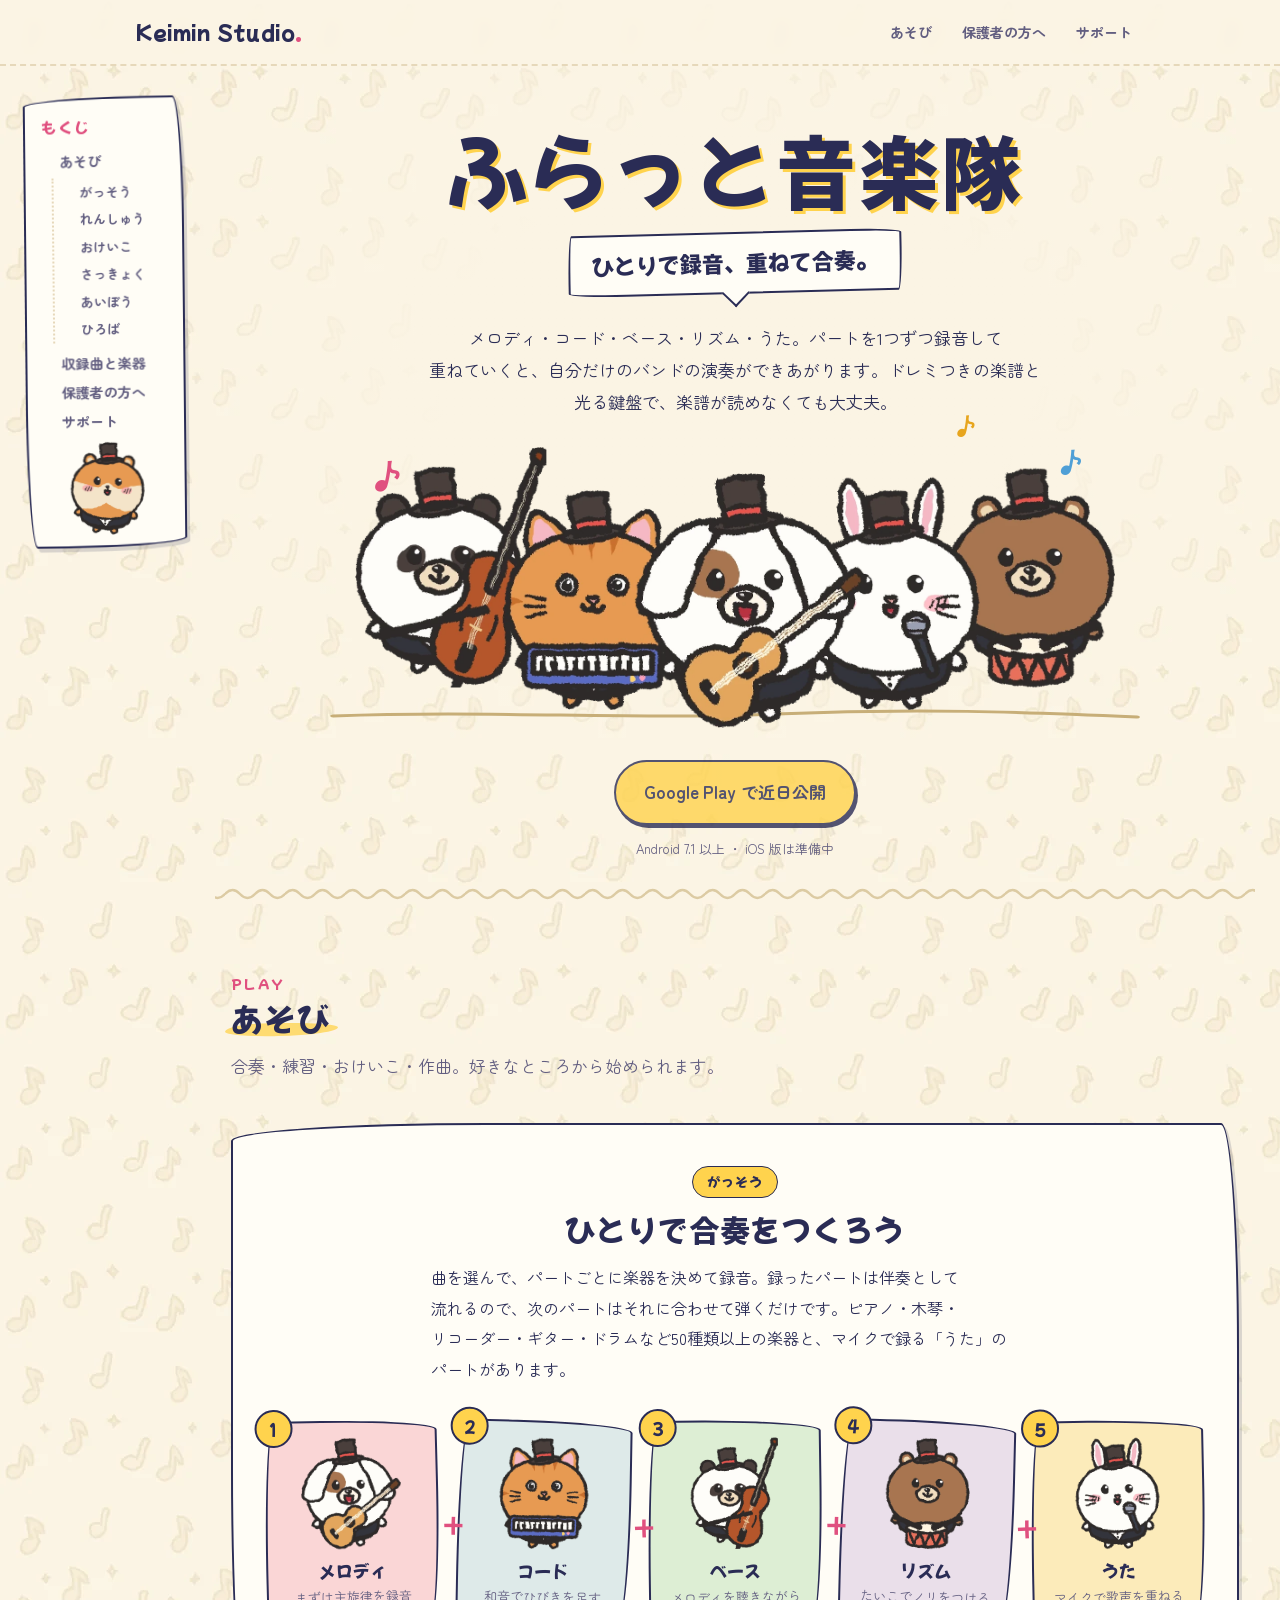
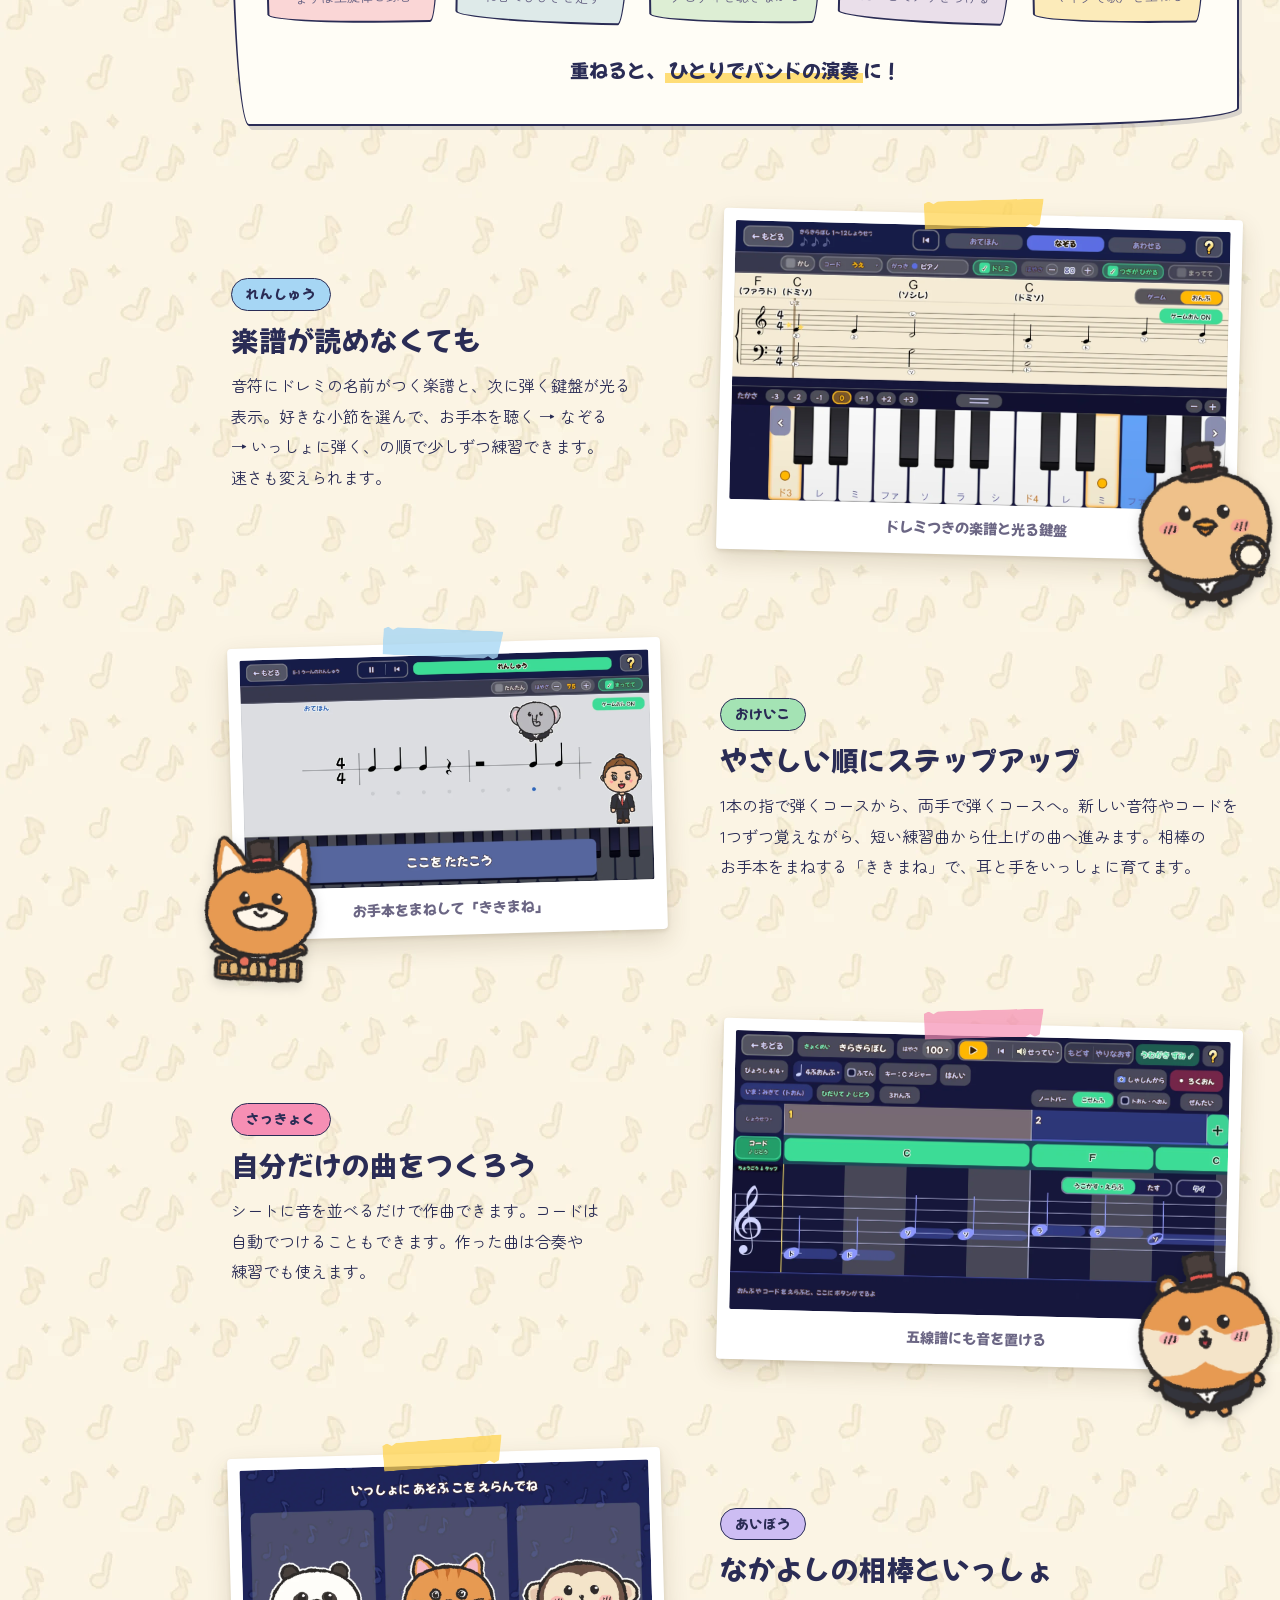
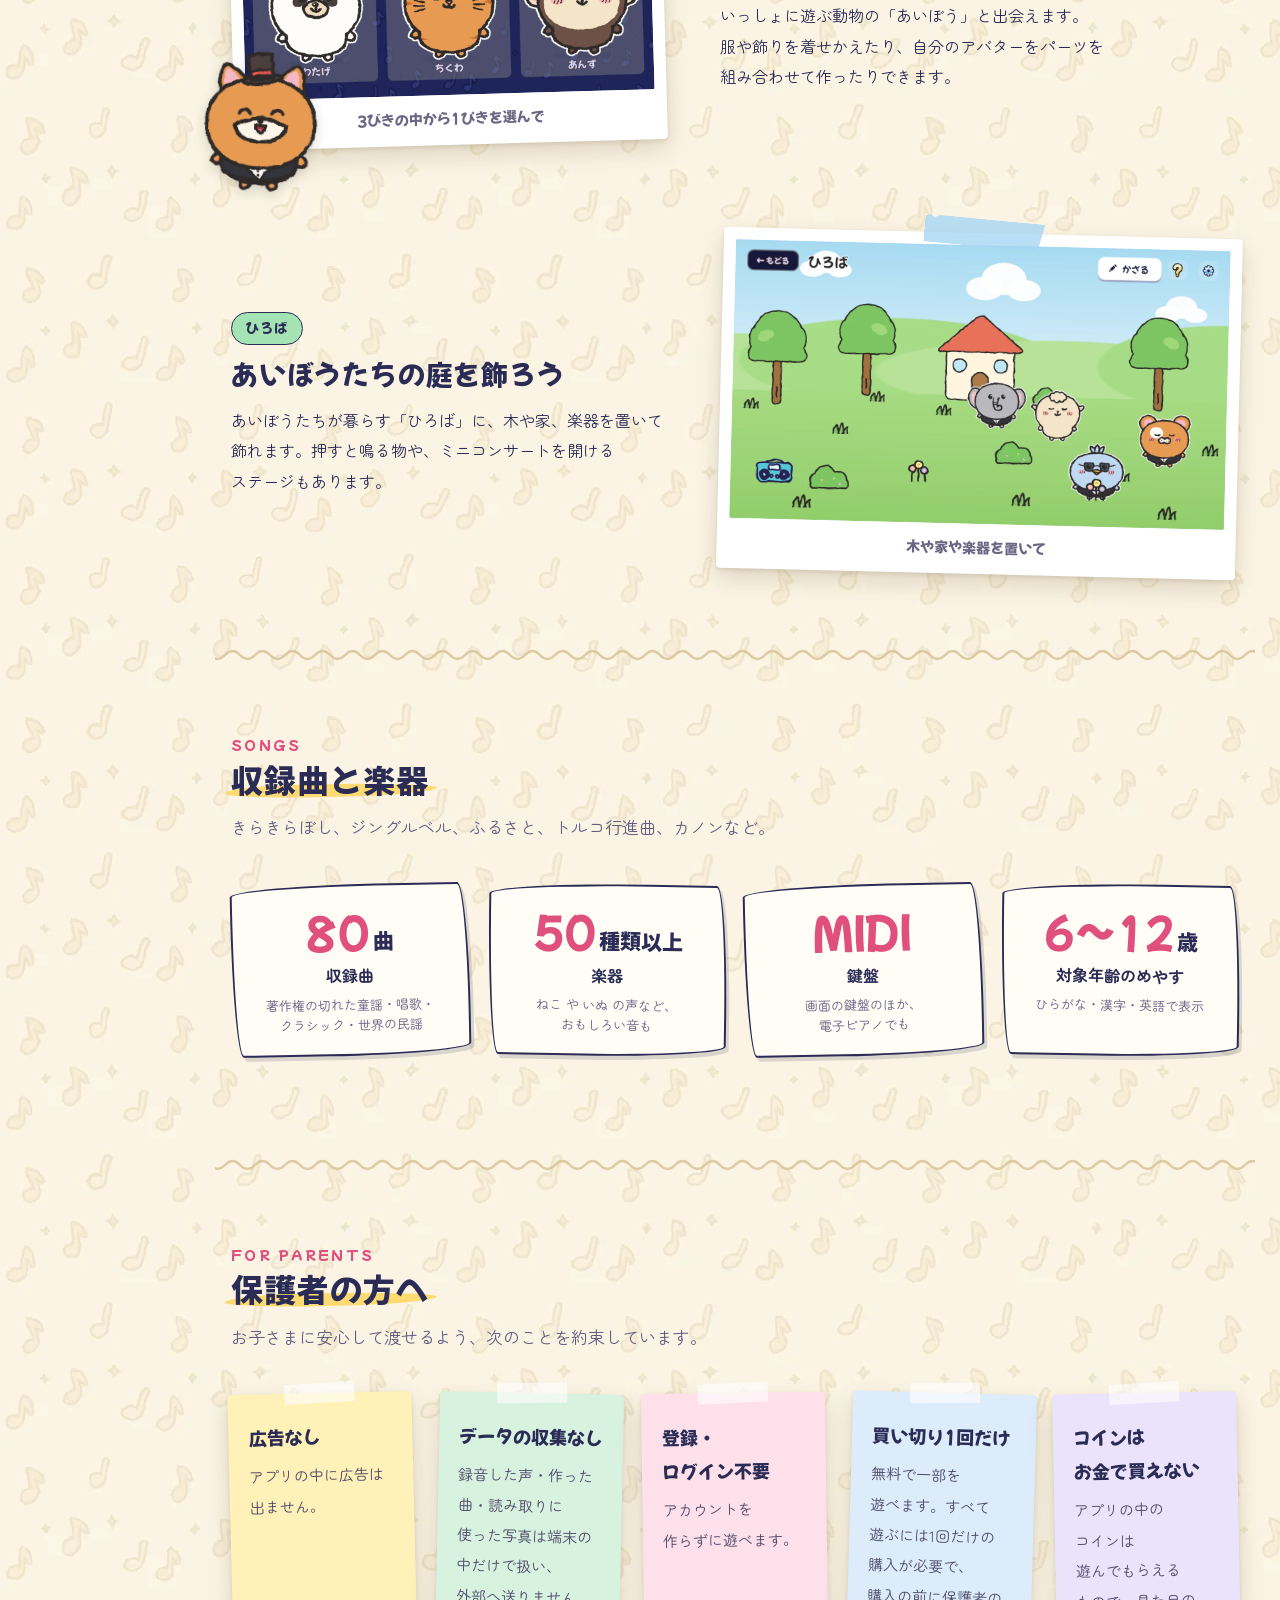
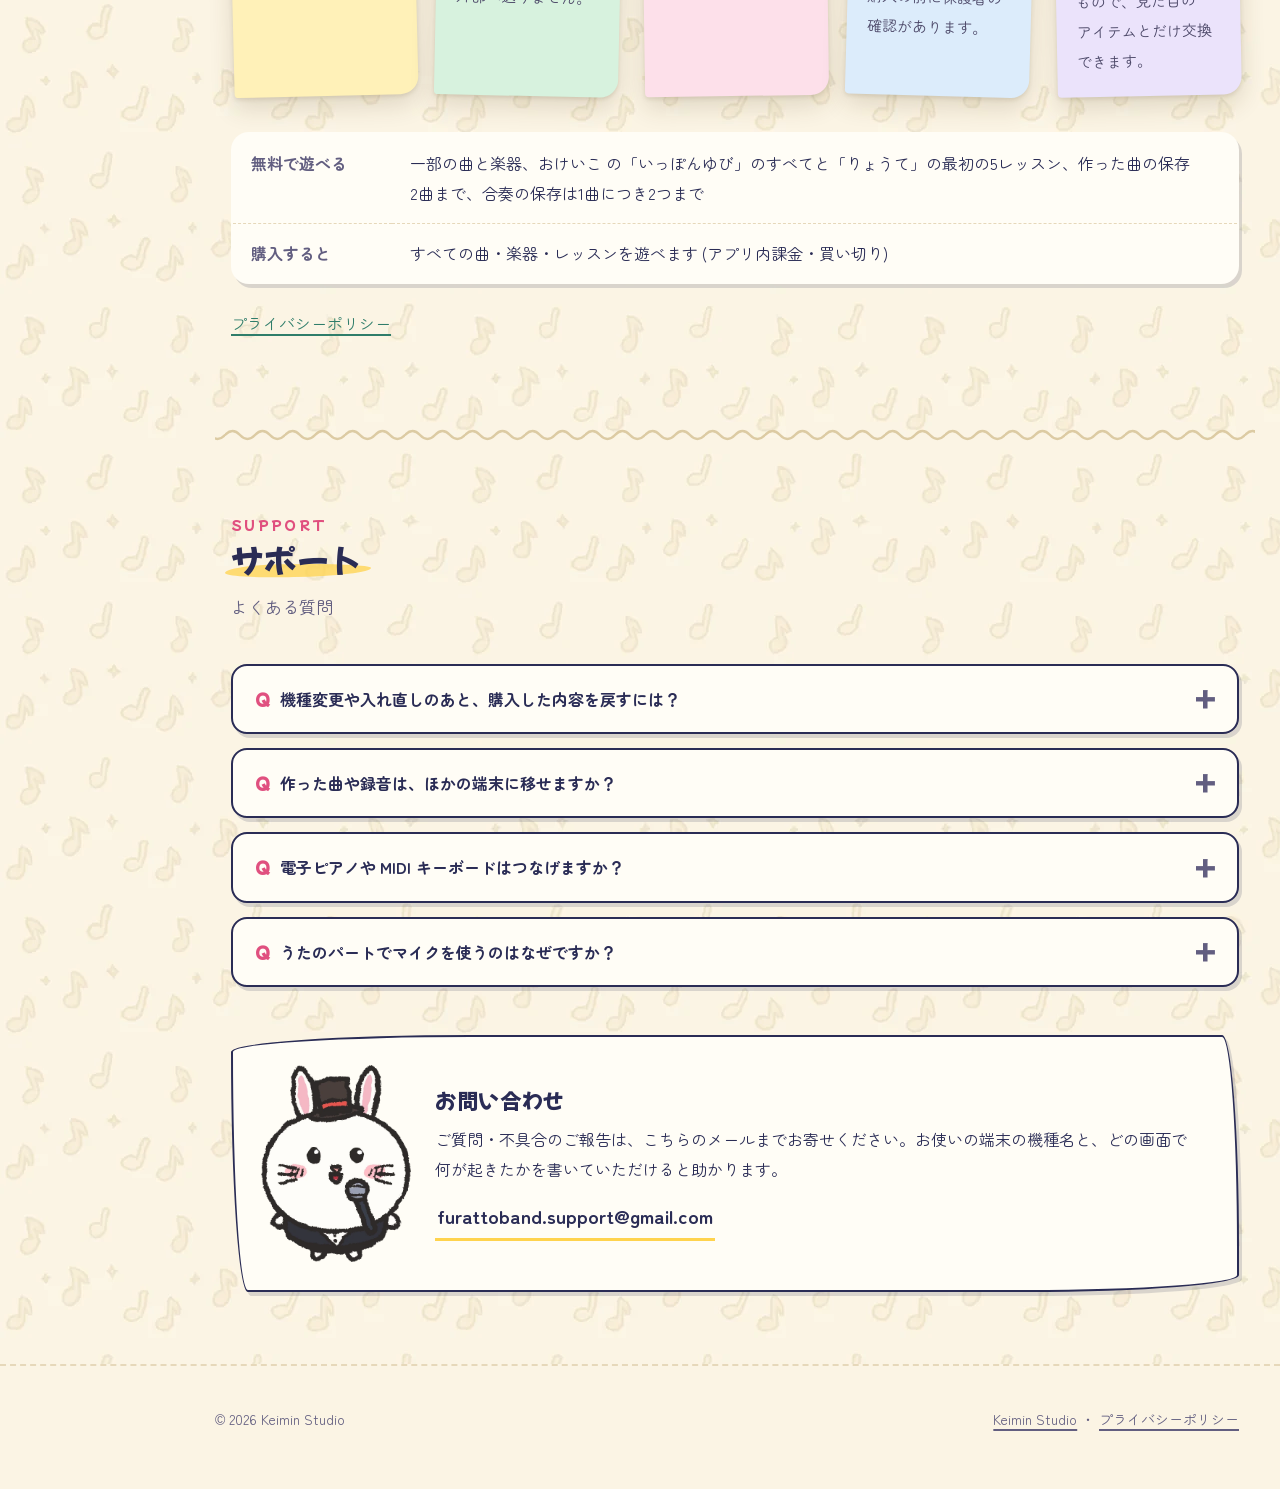
==== commit aee09b8a: "ふらっと音楽隊のページの無料の範囲を いまの形に (りょうて 5レッスン・合奏は1曲につき2つまで) Co-Authored-By: Claude Opus 5.5 <noreply@anthropi" ====
--- a/furattoband/index.html
+++ b/furattoband/index.html
@@ -180,7 +180,7 @@
         <li><strong>コインは<wbr>お金で買えない</strong><span>アプリの中のコインは遊んでもらえるもので、見た目のアイテムとだけ交換できます。</span></li>
       </ul>
       <table class="spec">
-        <tr><th>無料で遊べる</th><td>一部の曲と楽器、おけいこ の「いっぽんゆび」のすべてと「りょうて」の最初の4レッスン、作った曲の保存2曲まで、合奏の保存3つまで</td></tr>
+        <tr><th>無料で遊べる</th><td>一部の曲と楽器、おけいこ の「いっぽんゆび」のすべてと「りょうて」の最初の5レッスン、作った曲の保存2曲まで、合奏の保存は1曲につき2つまで</td></tr>
         <tr><th>購入すると</th><td>すべての曲・楽器・レッスンを遊べます (アプリ内課金・買い切り)</td></tr>
       </table>
       <p class="parents-foot"><a href="privacy/">プライバシーポリシー</a></p>
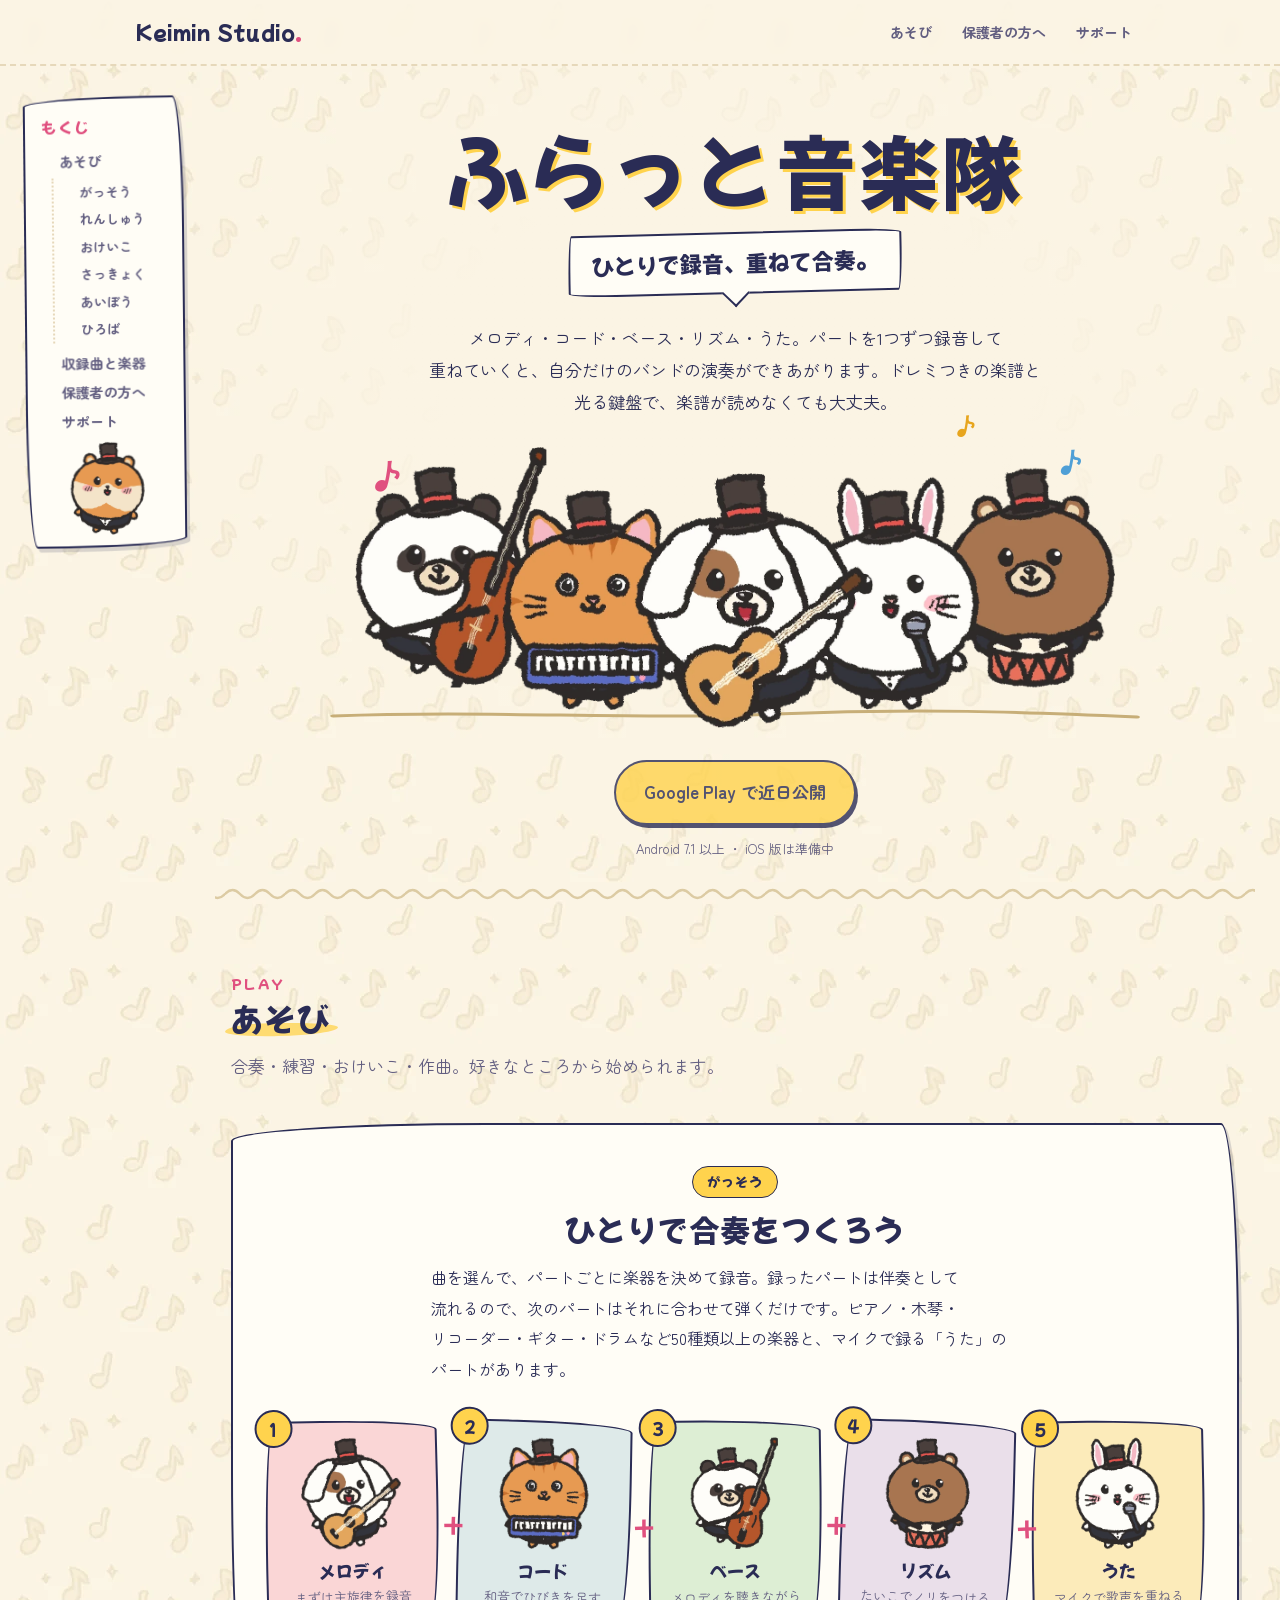
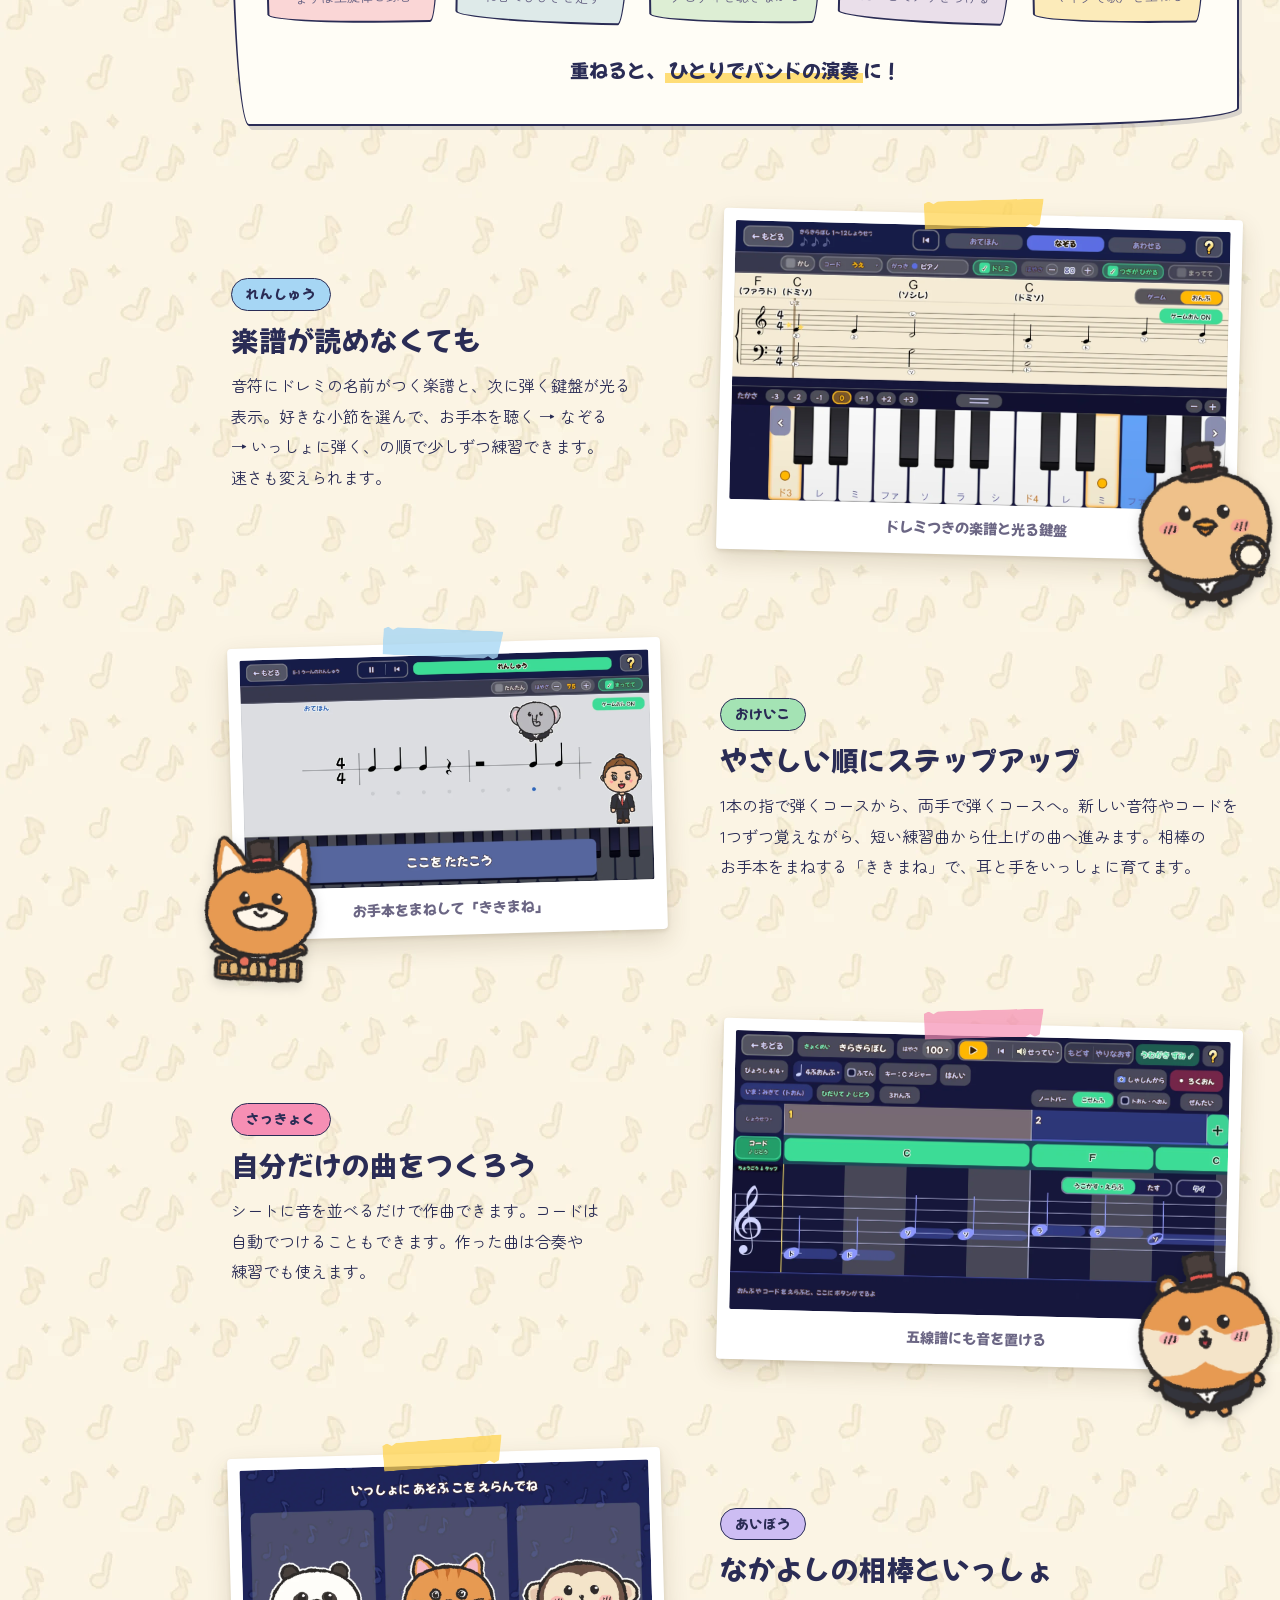
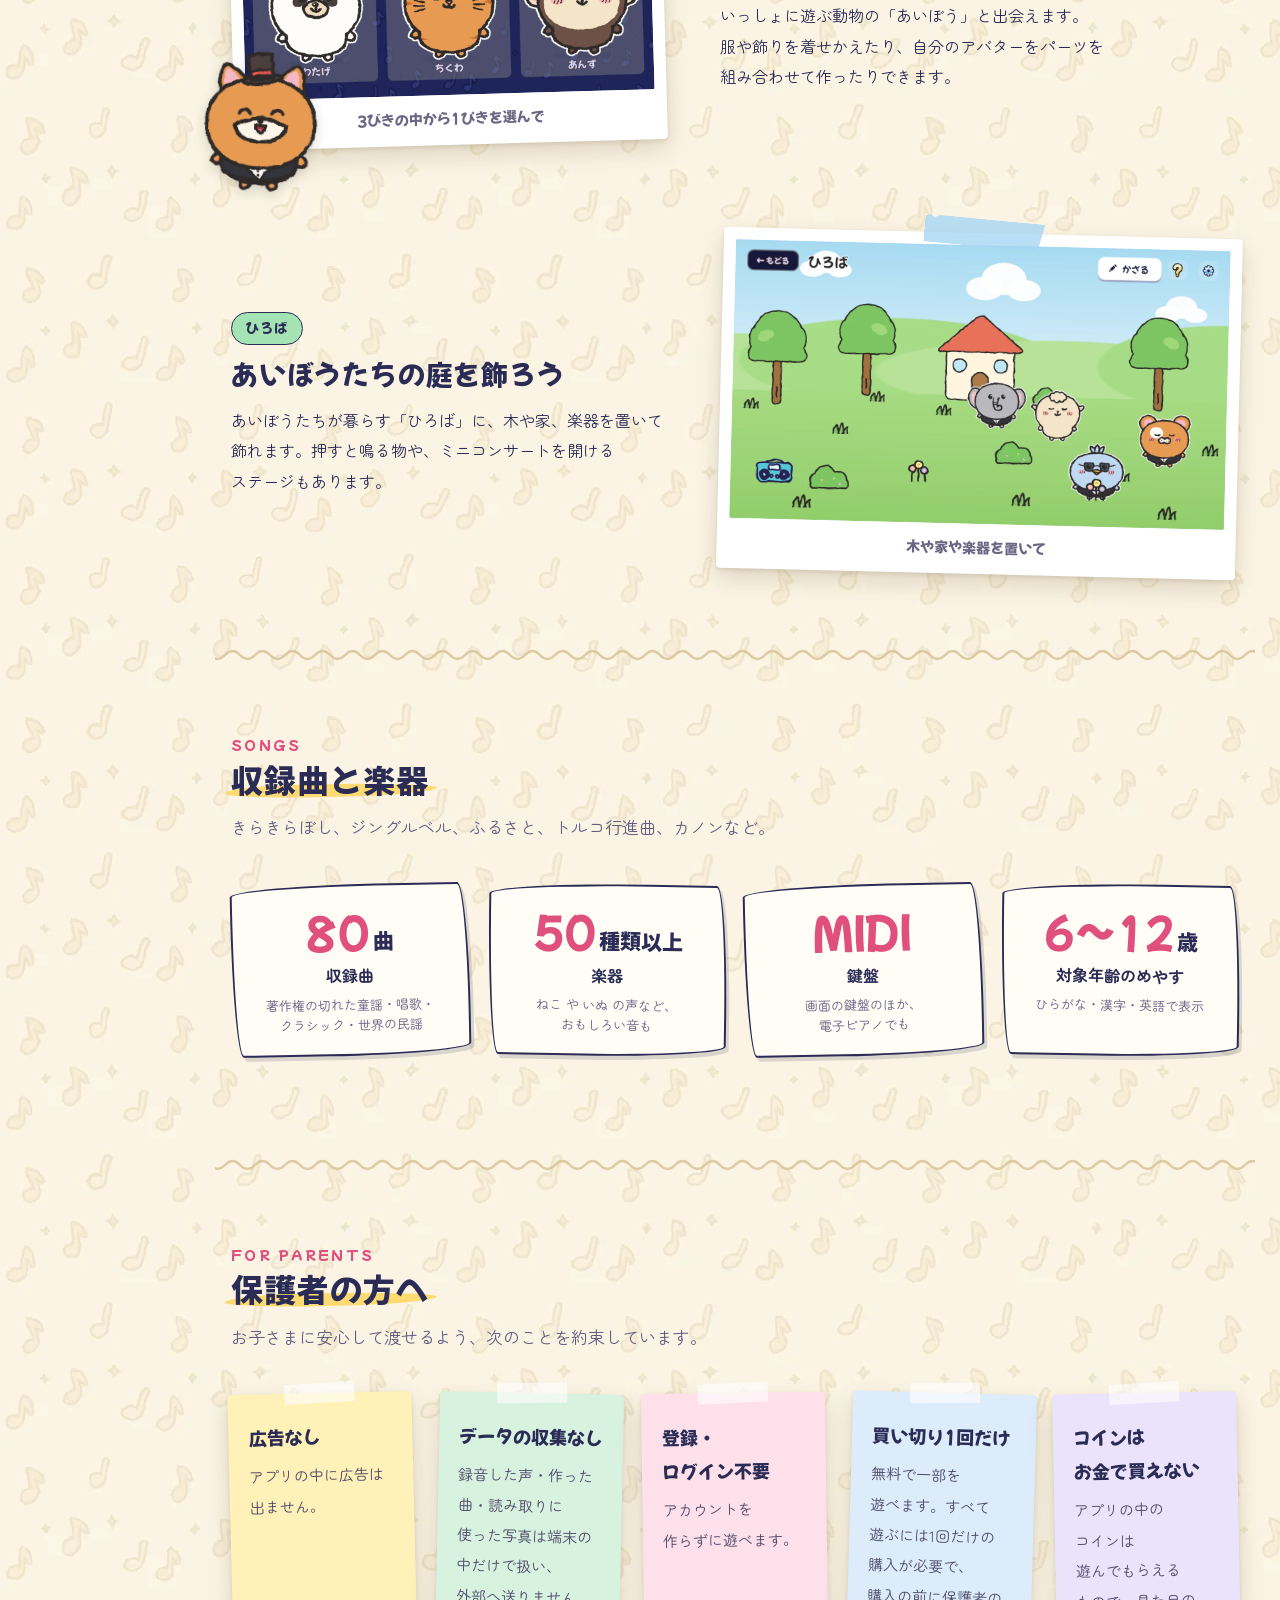
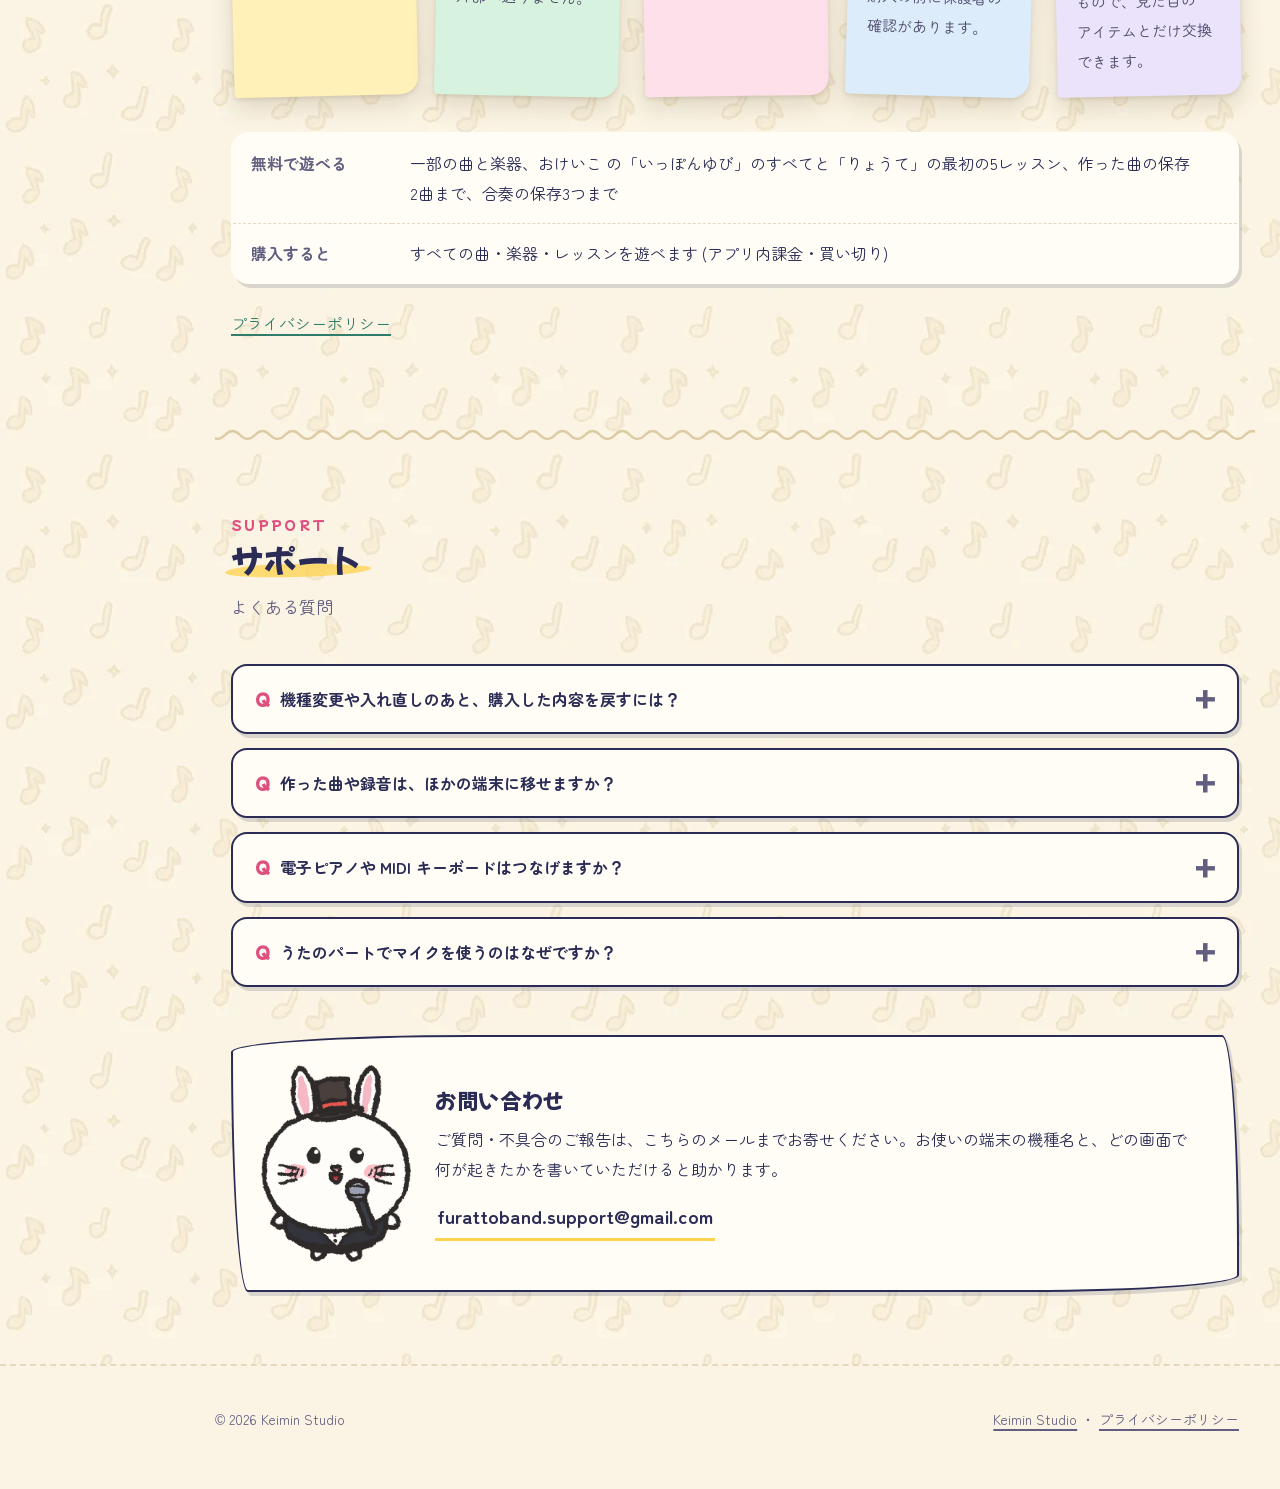
==== commit 1b825bde: "ふらっと音楽隊のページの合奏の保存を 審査中の版に合わせて「3つまで」に戻す Co-Authored-By: Claude Opus 5.5 <noreply@anthropic.com>" ====
--- a/furattoband/index.html
+++ b/furattoband/index.html
@@ -180,7 +180,7 @@
         <li><strong>コインは<wbr>お金で買えない</strong><span>アプリの中のコインは遊んでもらえるもので、見た目のアイテムとだけ交換できます。</span></li>
       </ul>
       <table class="spec">
-        <tr><th>無料で遊べる</th><td>一部の曲と楽器、おけいこ の「いっぽんゆび」のすべてと「りょうて」の最初の5レッスン、作った曲の保存2曲まで、合奏の保存は1曲につき2つまで</td></tr>
+        <tr><th>無料で遊べる</th><td>一部の曲と楽器、おけいこ の「いっぽんゆび」のすべてと「りょうて」の最初の5レッスン、作った曲の保存2曲まで、合奏の保存3つまで</td></tr>
         <tr><th>購入すると</th><td>すべての曲・楽器・レッスンを遊べます (アプリ内課金・買い切り)</td></tr>
       </table>
       <p class="parents-foot"><a href="privacy/">プライバシーポリシー</a></p>
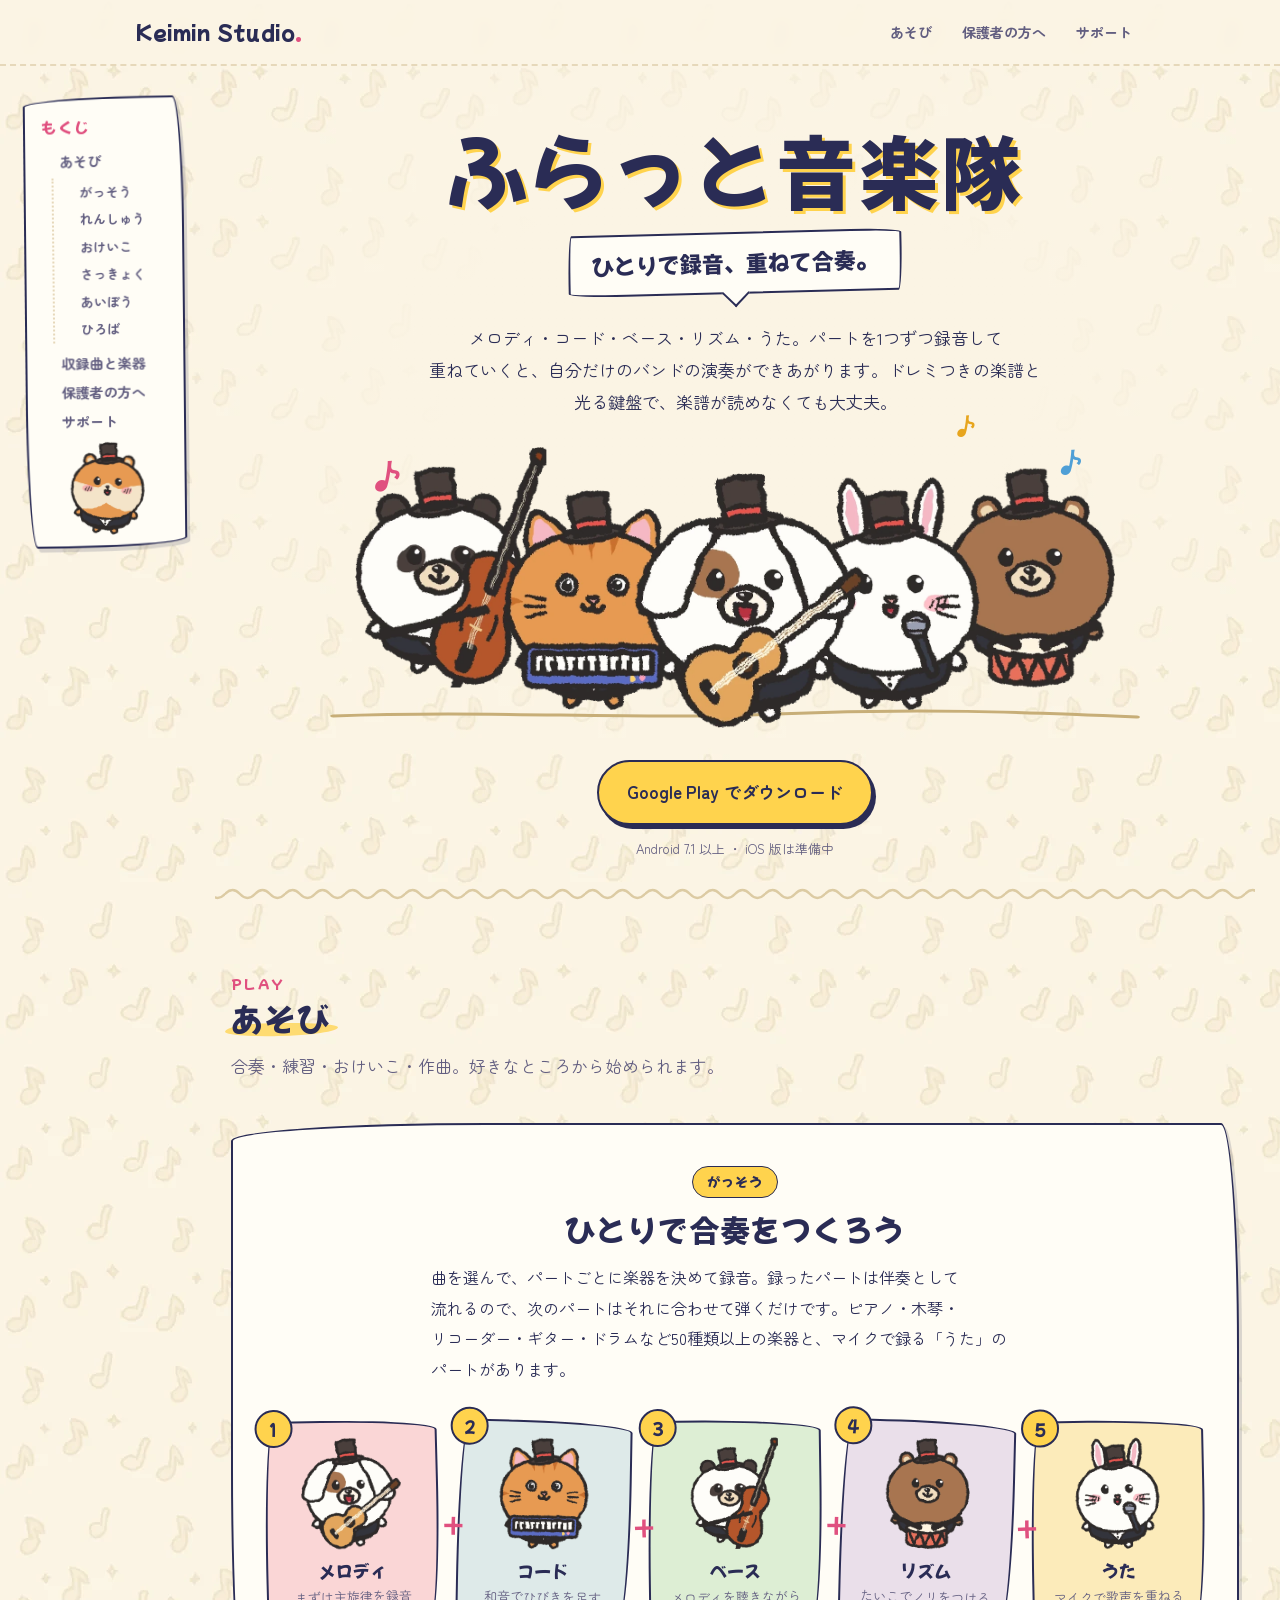
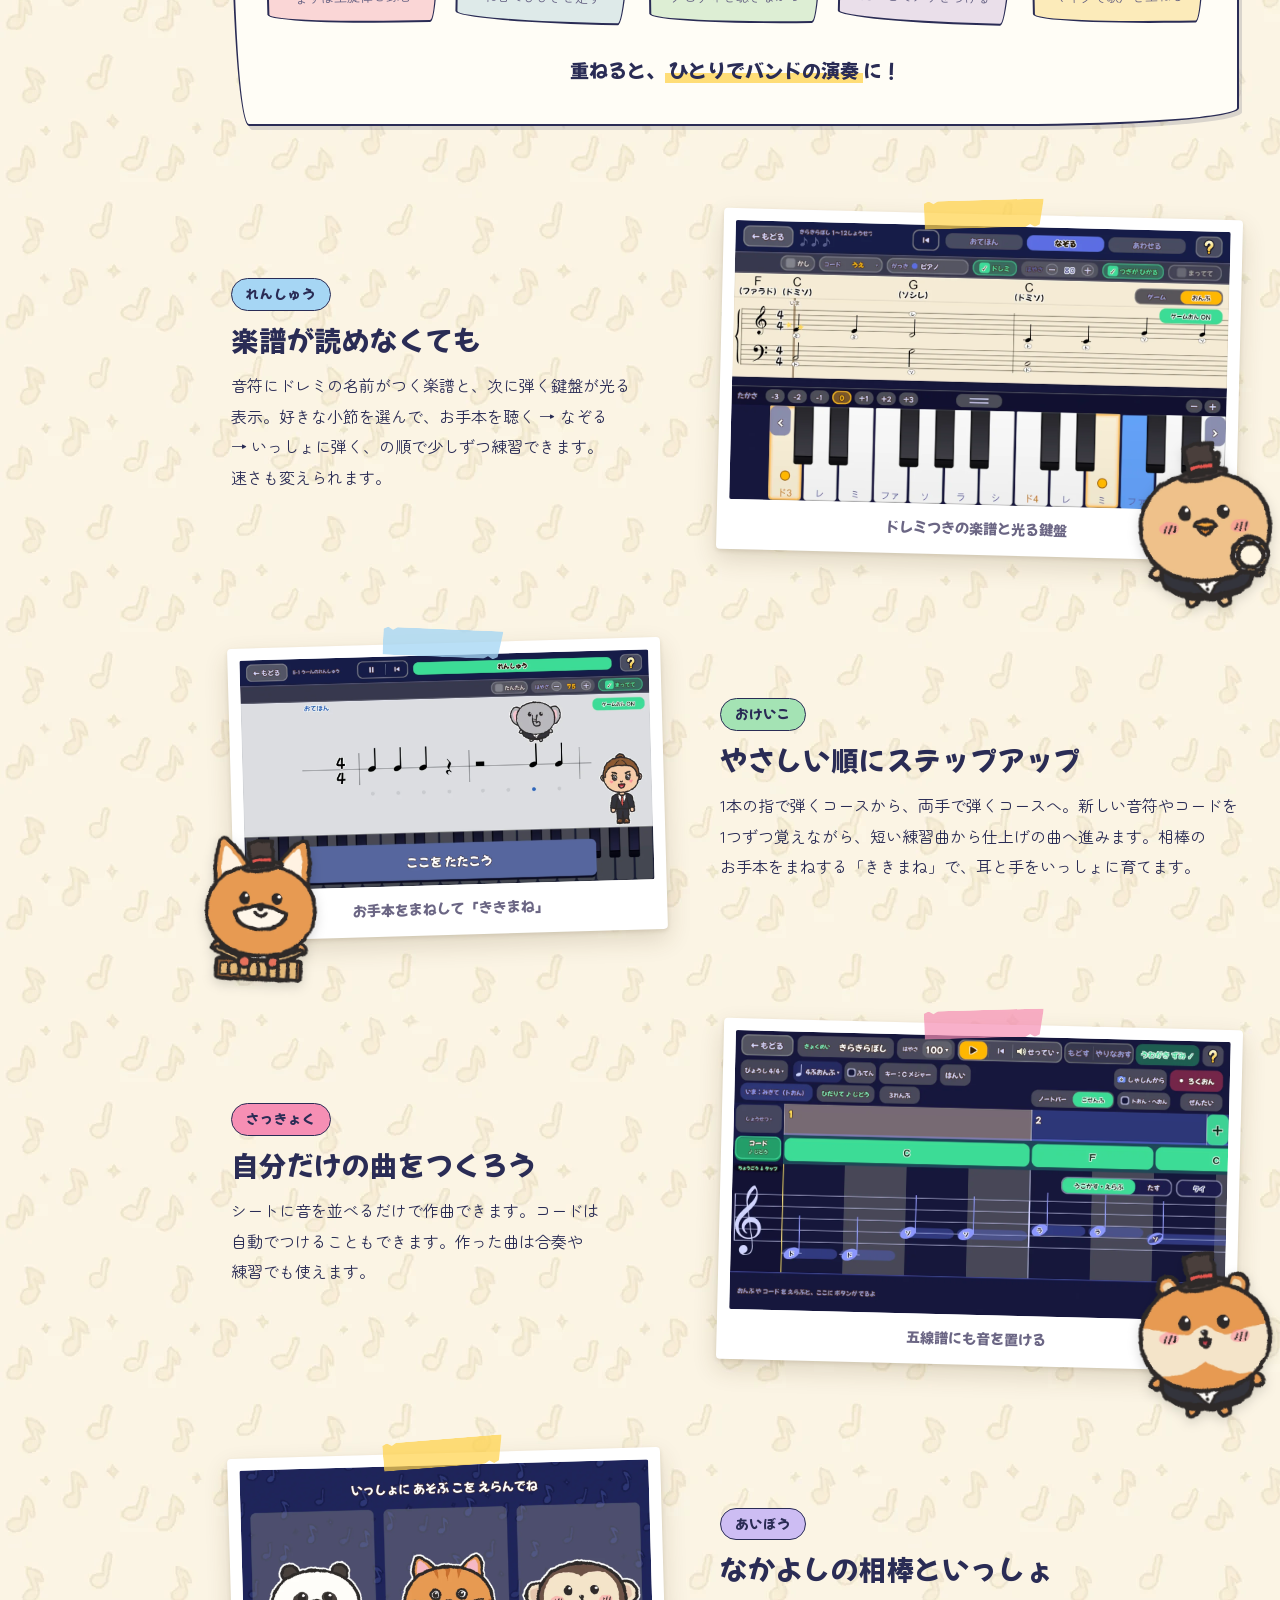
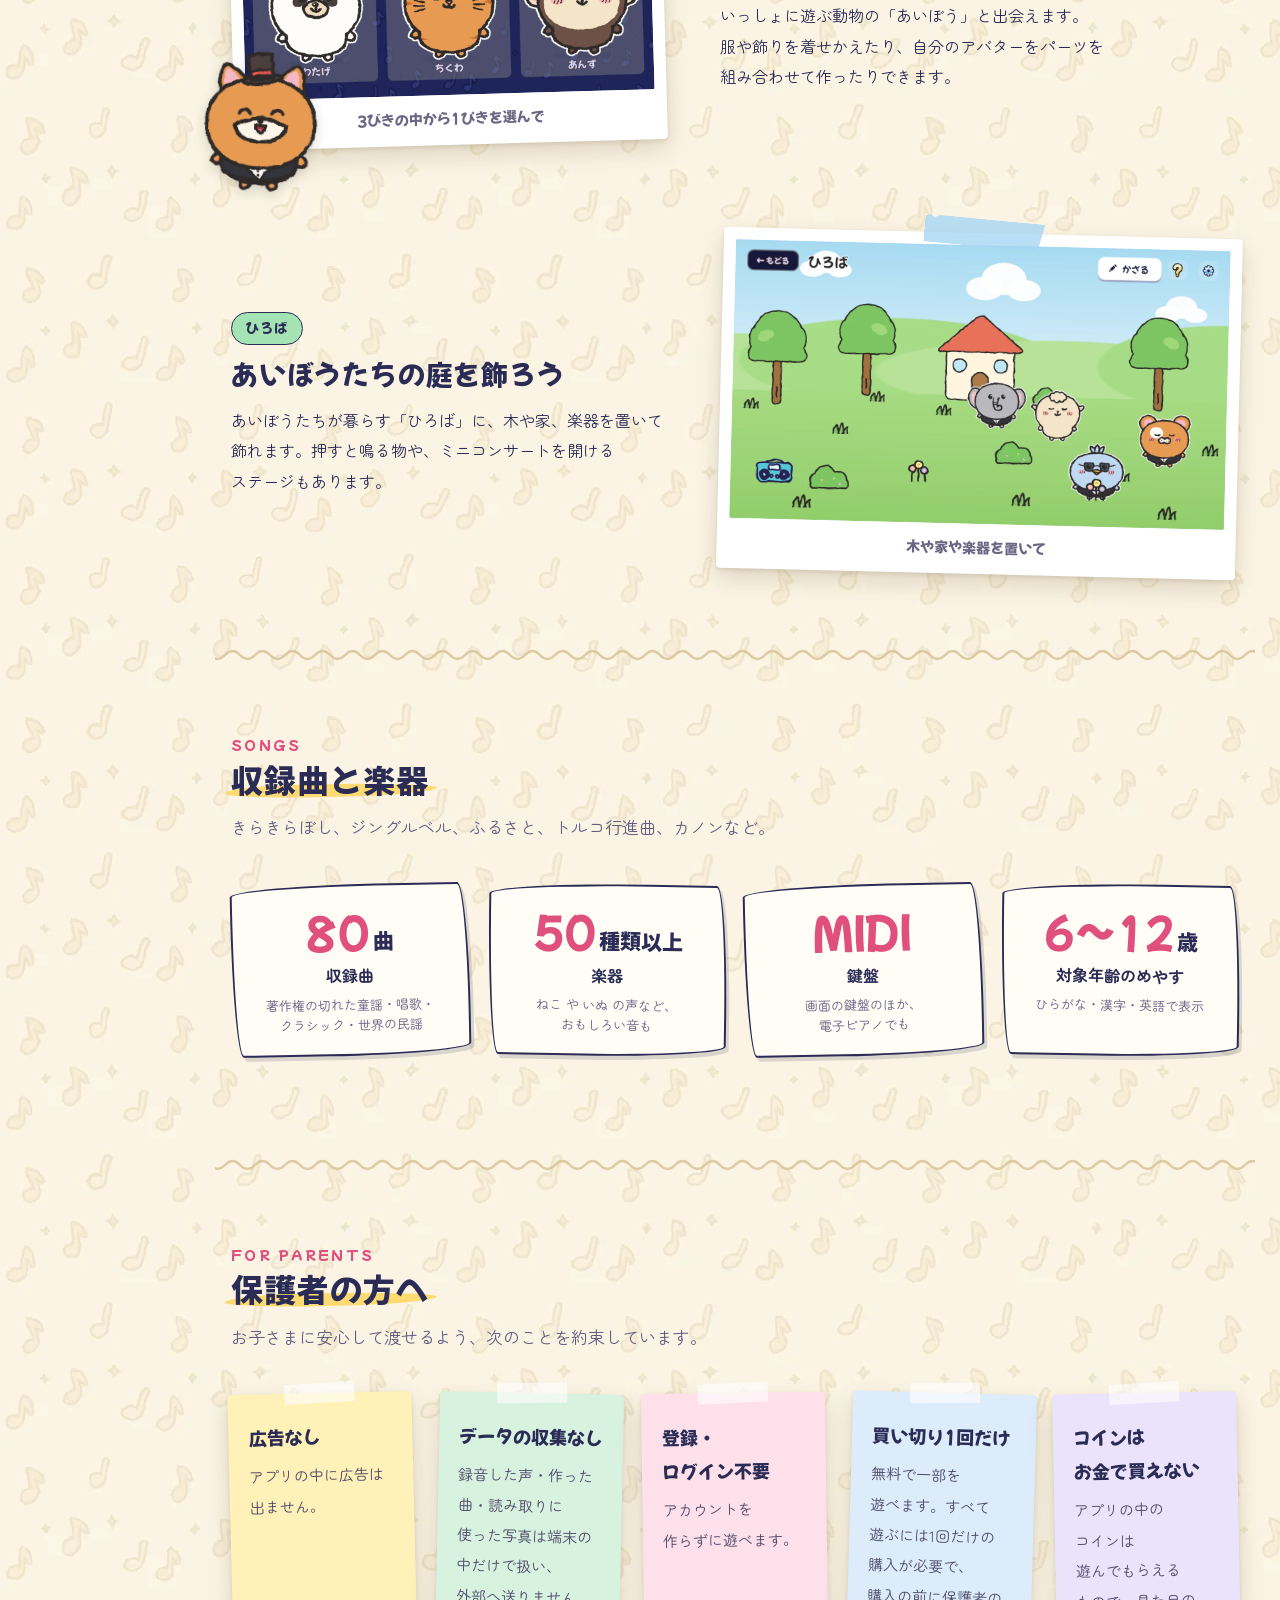
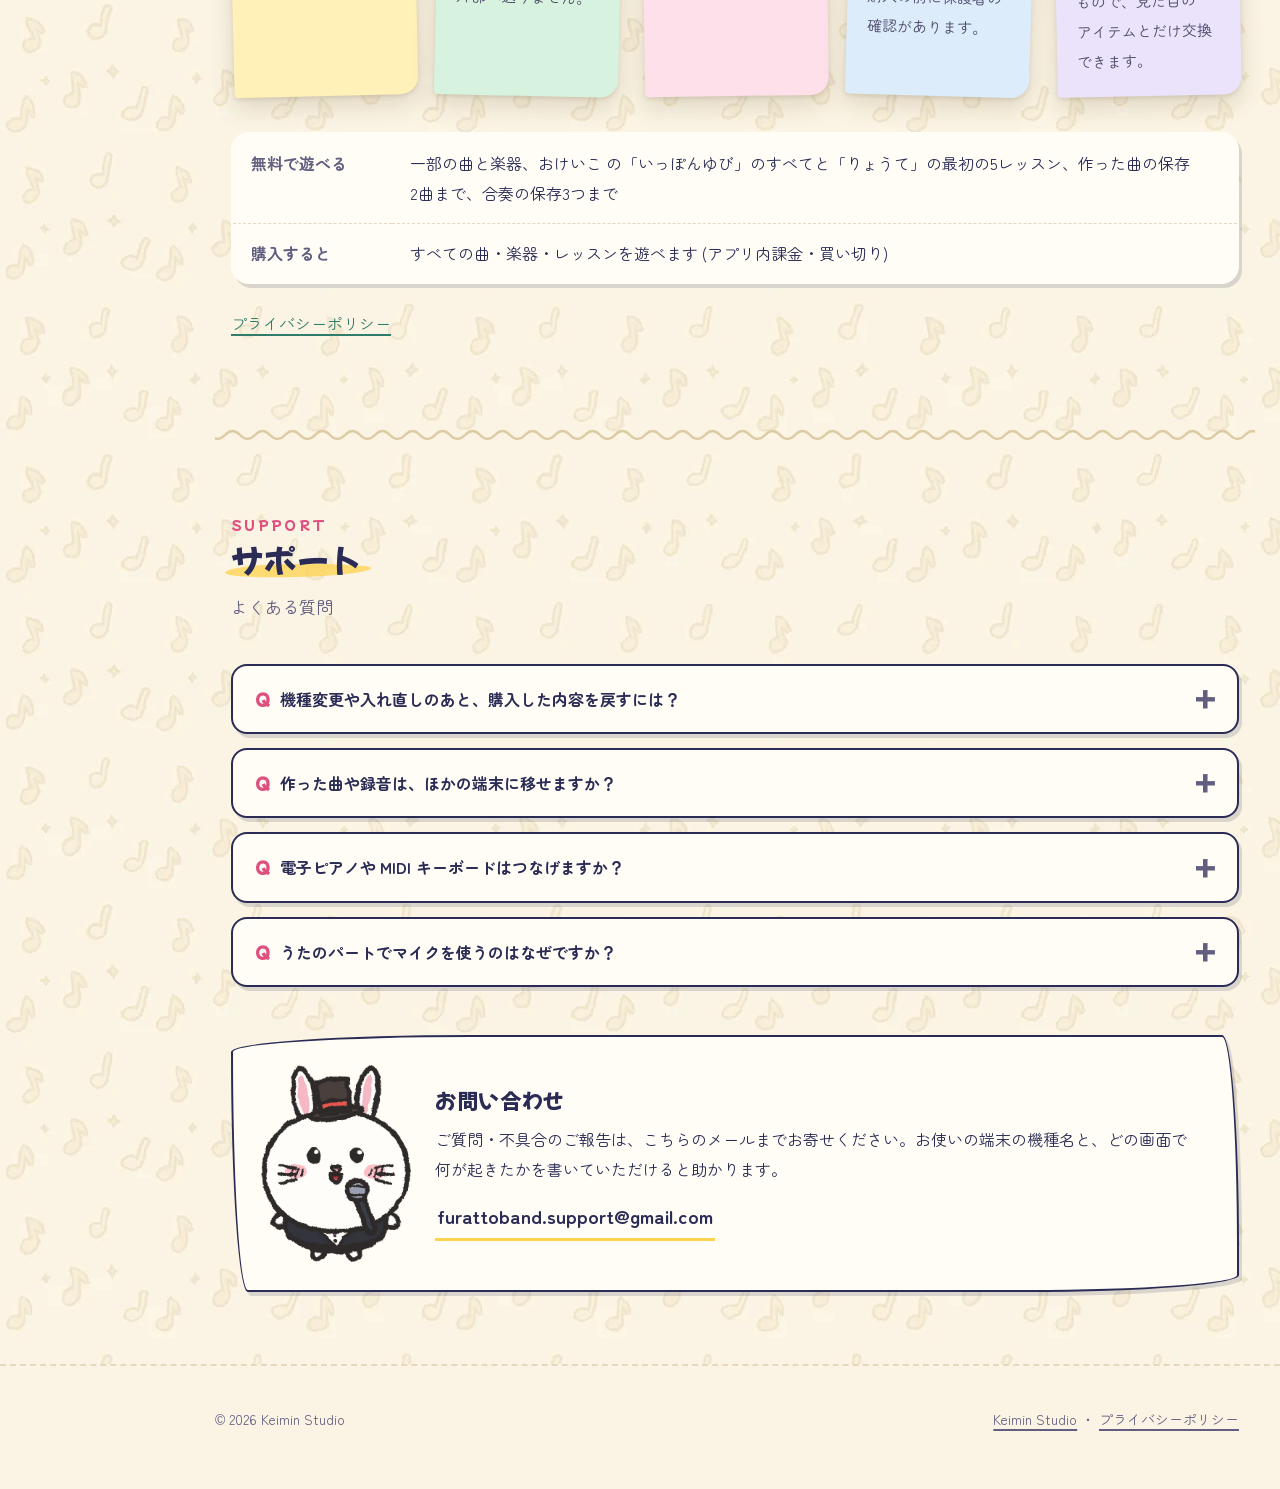
==== commit 182f5744: "ふらっと音楽隊のページ: Google Play で公開したので ボタンを ストアへのリンクにする (2026-11-04) Co-Authored-By: Claude Opus 5.5 <nore" ====
--- a/furattoband/index.html
+++ b/furattoband/index.html
@@ -56,9 +56,8 @@
         <img src="img/band.webp" alt="タキシードとシルクハットで ベース・鍵盤・ギター・マイク・たいこを持った5ひきの あいぼう" width="1683" height="624">
       </div>
       <div class="store-row">
-        <!-- 公開したら aria-disabled を外し、href を
-             https://play.google.com/store/apps/details?id=com.keiyamazaki.furattoband にする -->
-        <a class="store-button" aria-disabled="true">Google Play で近日公開</a>
+        <!-- 2026-11-04 に Google Play で公開。referrer の UTM で Play Console の獲得レポートに「site」と出る (サイトの中では何も数えない) -->
+        <a class="store-button" href="https://play.google.com/store/apps/details?id=com.keiyamazaki.furattoband&amp;referrer=utm_source%3Dsite%26utm_medium%3Dweb%26utm_campaign%3Dlaunch">Google Play でダウンロード</a>
         <span class="store-note">Android 7.1 以上 ・ iOS 版は準備中</span>
       </div>
     </div>
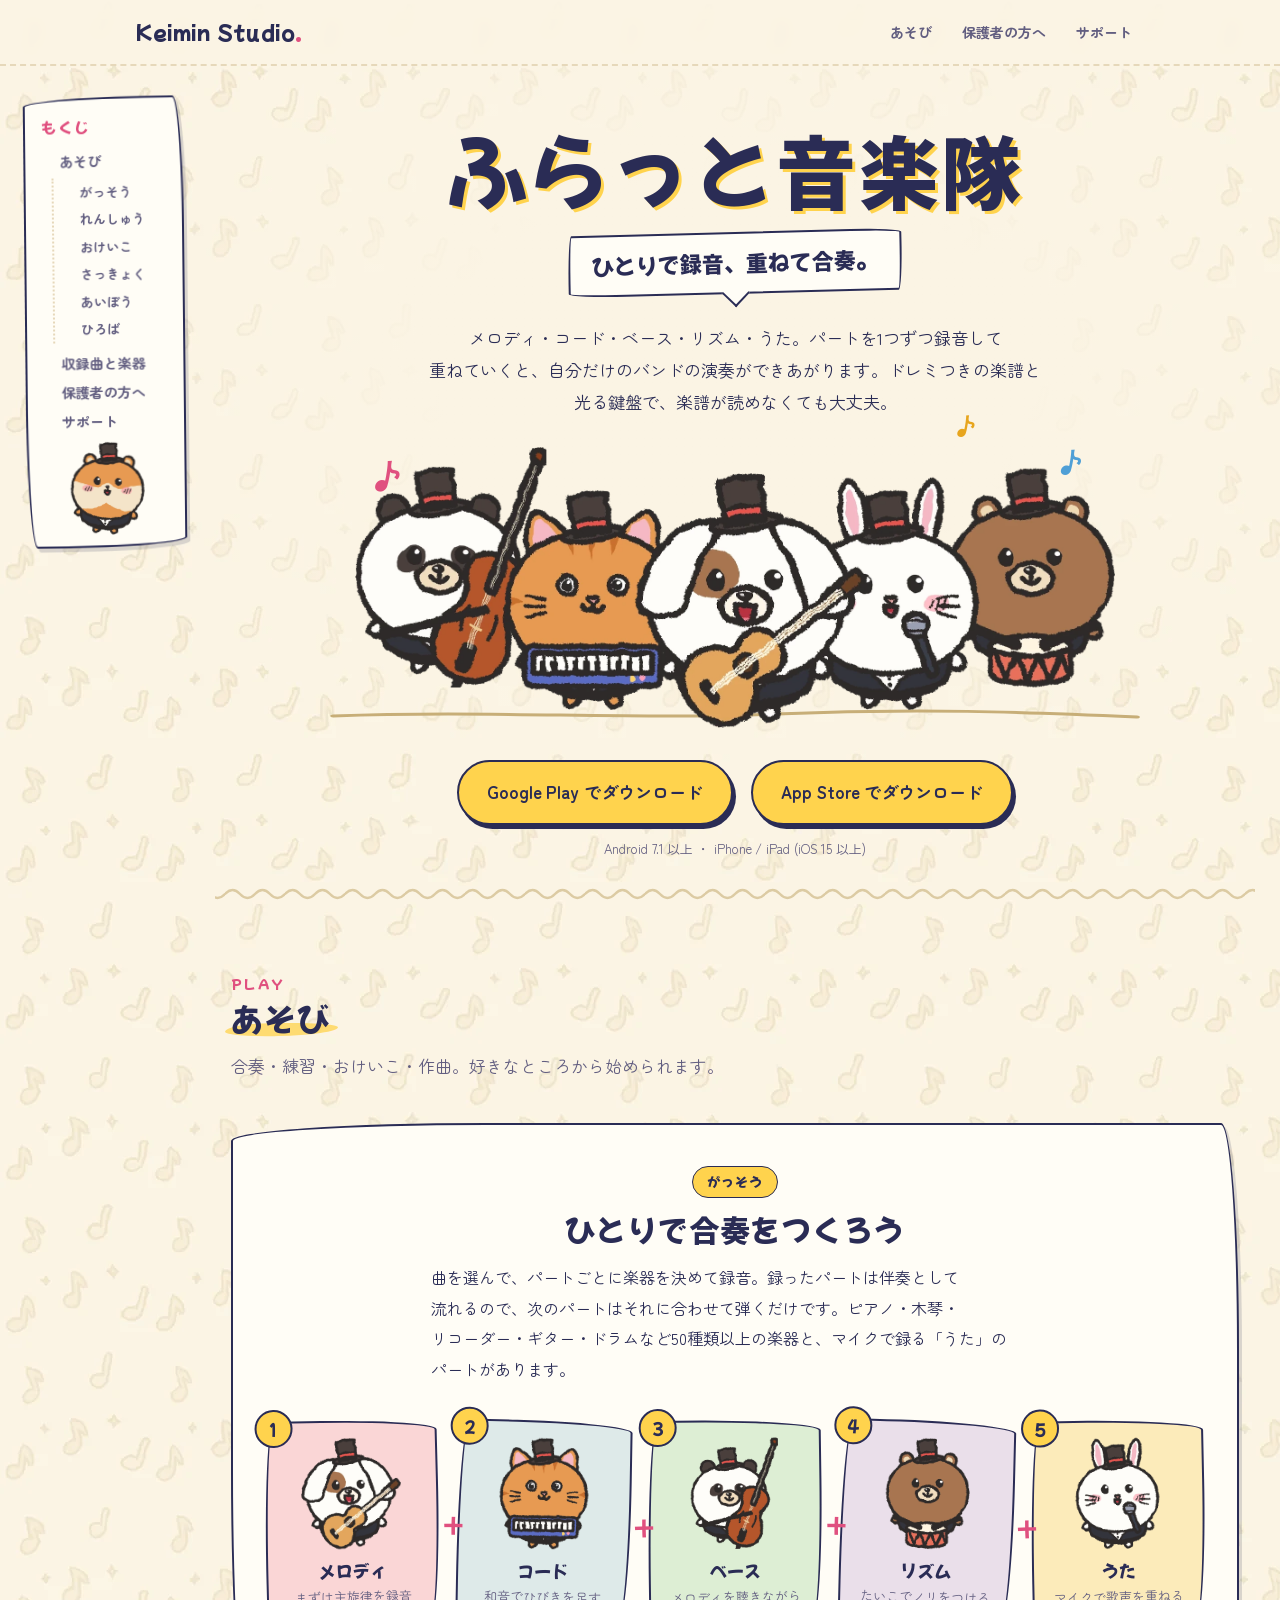
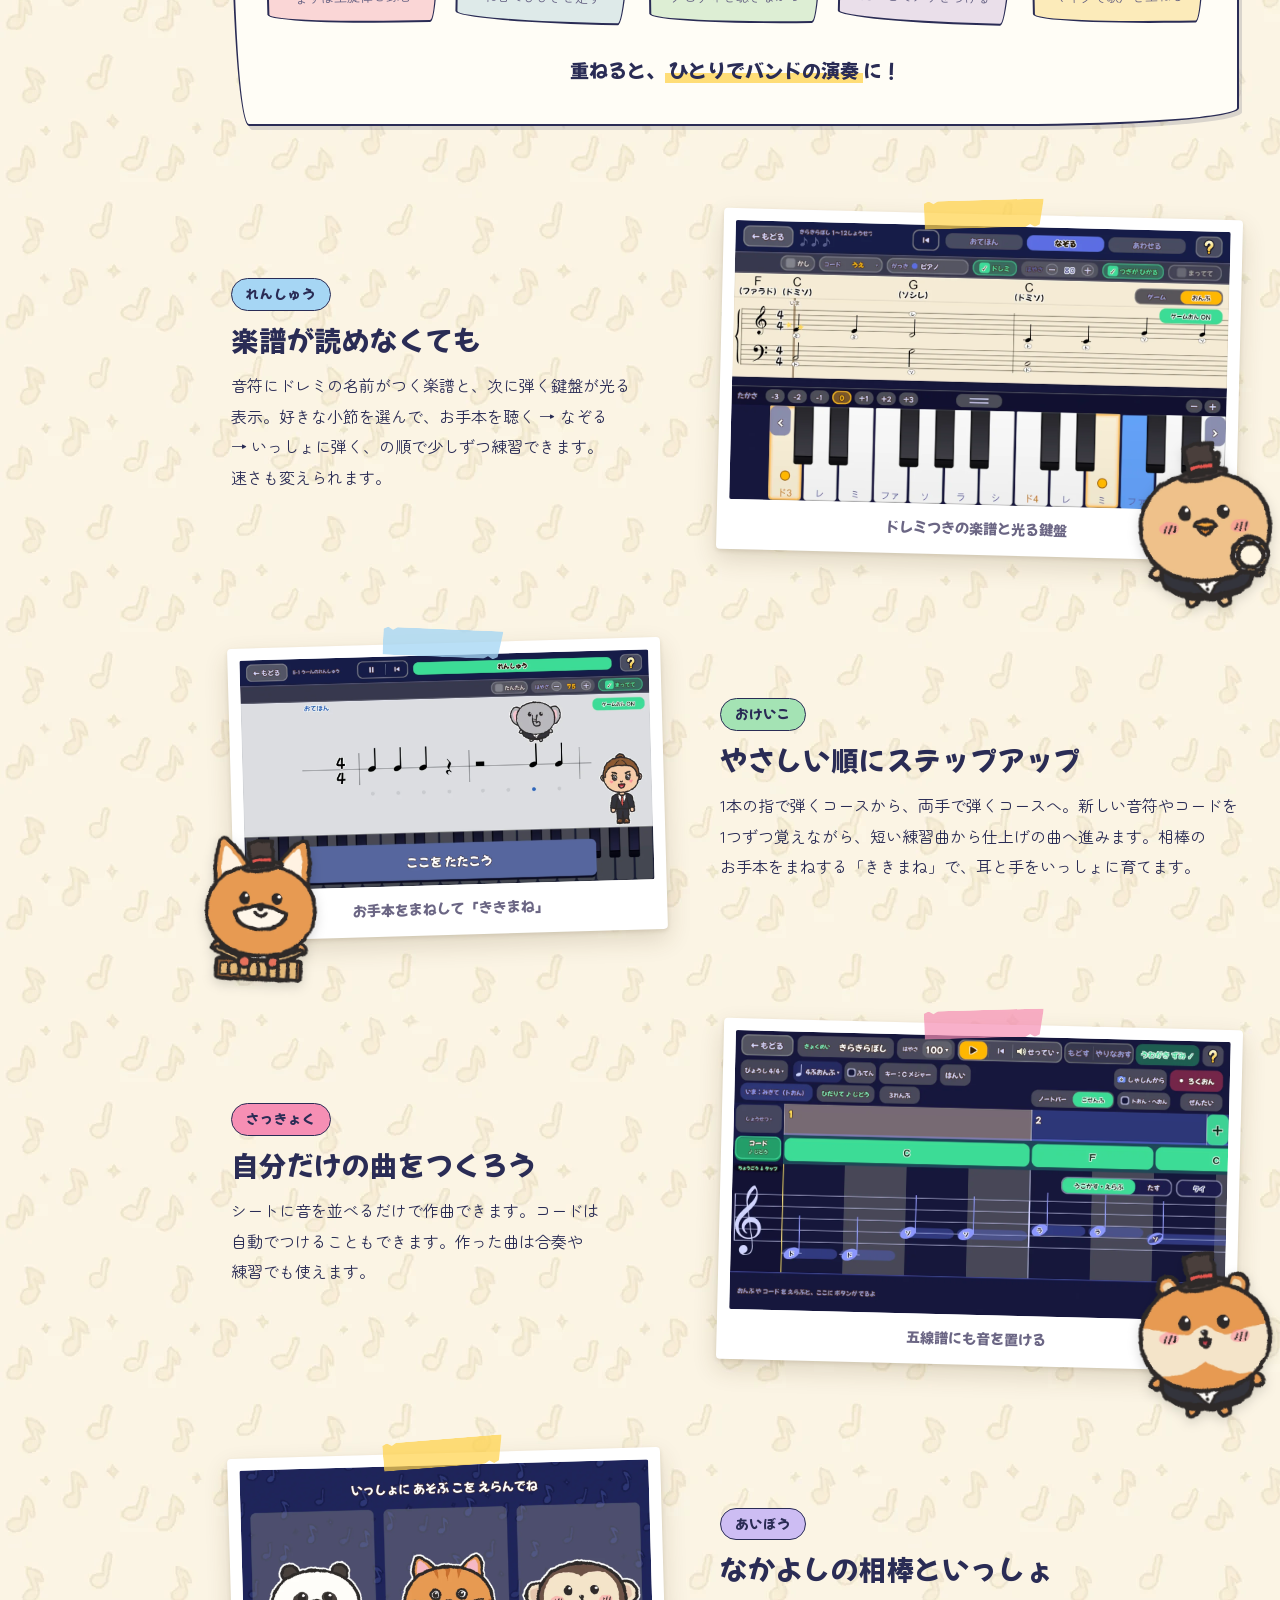
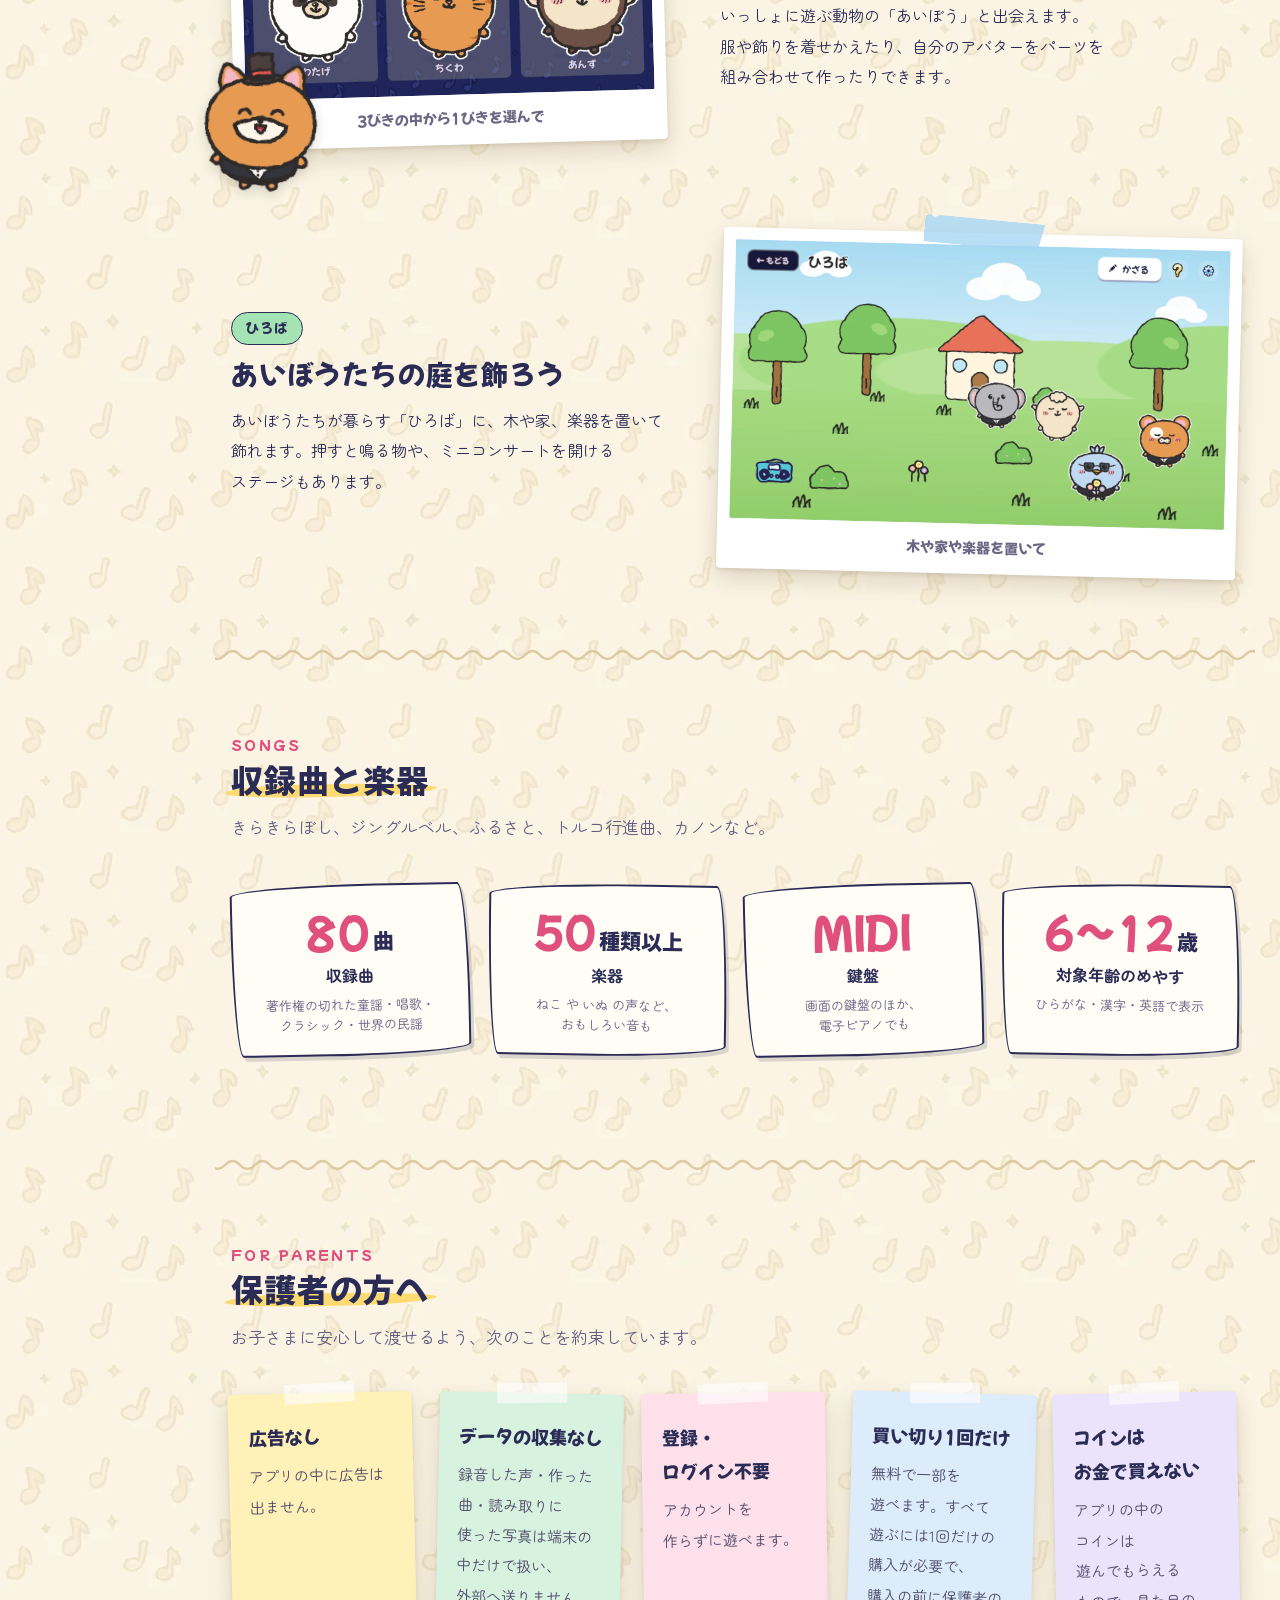
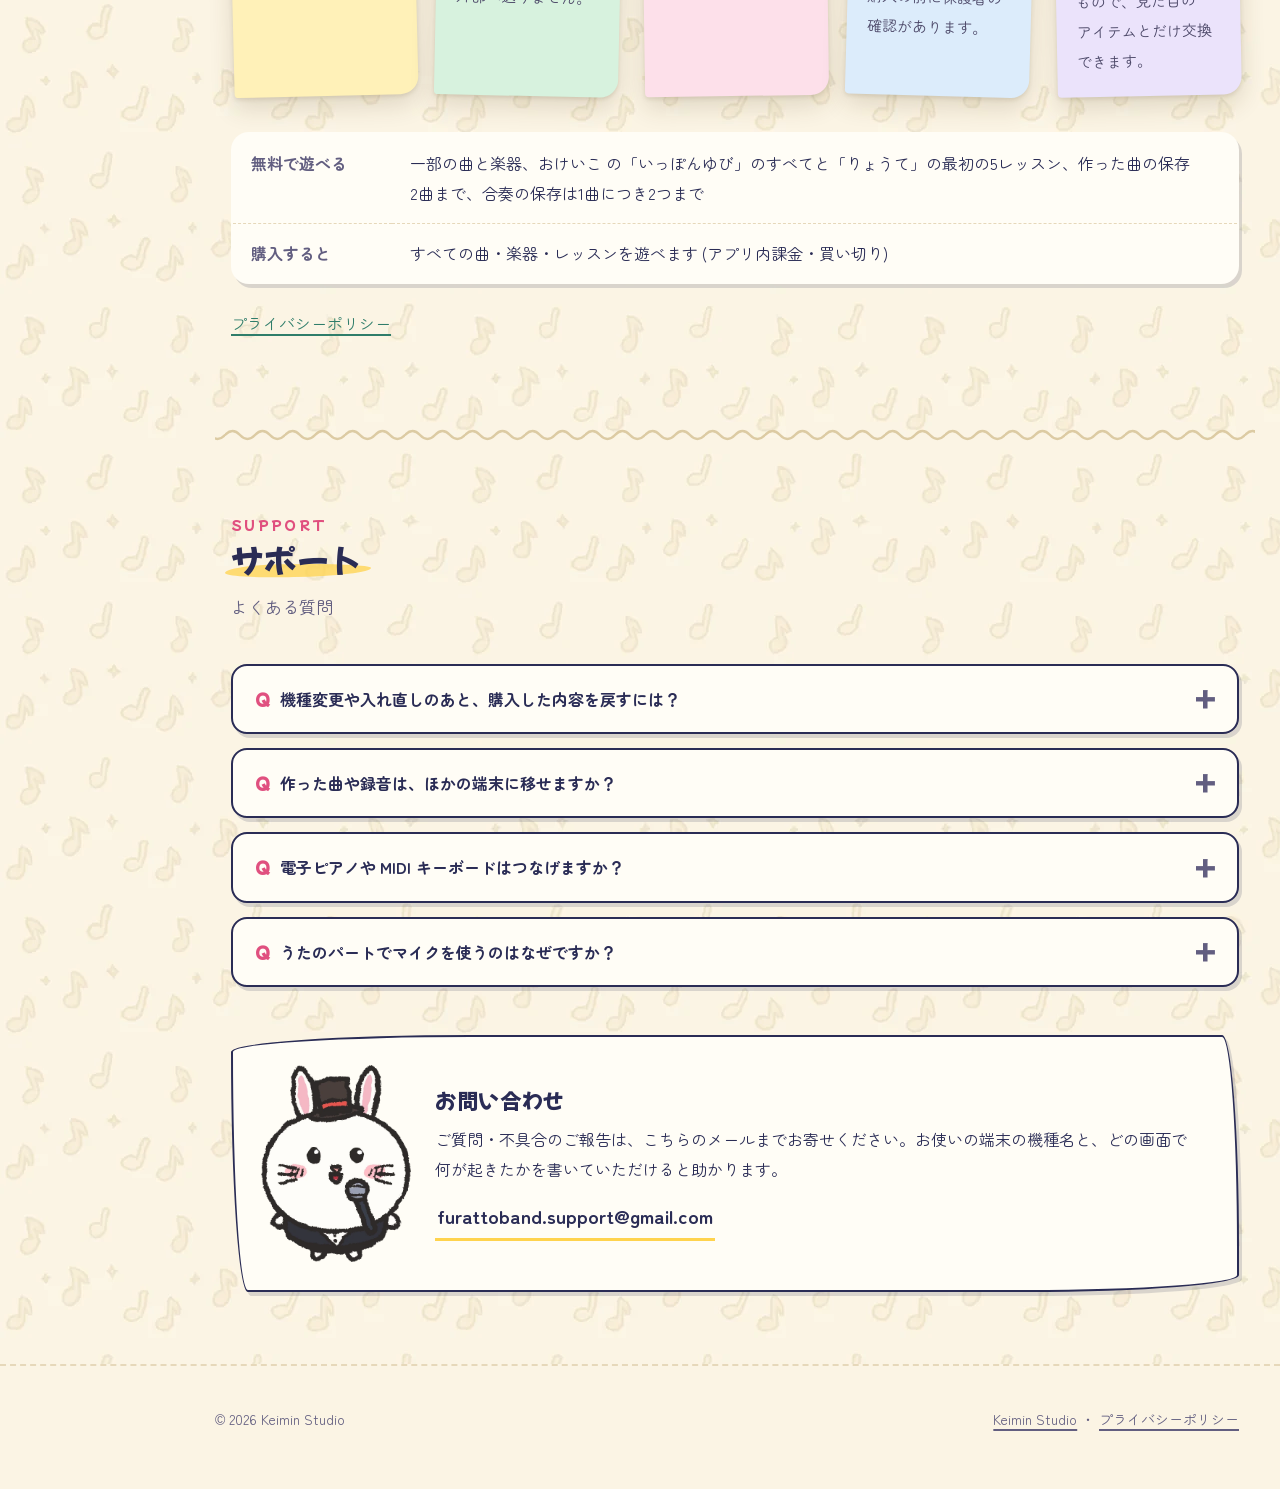
==== commit ab1017c9: "iPhone・iPad 版の公開 (2026-11-06): ふらっと音楽隊のページに App Store のボタンと対応機種、購入の復元に Apple ID を足し、無料の範囲の合奏を「1曲につき2" ====
--- a/furattoband/index.html
+++ b/furattoband/index.html
@@ -58,7 +58,9 @@
       <div class="store-row">
         <!-- 2026-11-04 に Google Play で公開。referrer の UTM で Play Console の獲得レポートに「site」と出る (サイトの中では何も数えない) -->
         <a class="store-button" href="https://play.google.com/store/apps/details?id=com.keiyamazaki.furattoband&amp;referrer=utm_source%3Dsite%26utm_medium%3Dweb%26utm_campaign%3Dlaunch">Google Play でダウンロード</a>
-        <span class="store-note">Android 7.1 以上 ・ iOS 版は準備中</span>
+        <!-- 2026-11-06 に App Store で公開 (いまは日本だけ。国を広げたら /jp/ を外す) -->
+        <a class="store-button" href="https://apps.apple.com/jp/app/id6830925055">App Store でダウンロード</a>
+        <span class="store-note">Android 7.1 以上 ・ iPhone / iPad (iOS 15 以上)</span>
       </div>
     </div>
   </section>
@@ -179,7 +181,7 @@
         <li><strong>コインは<wbr>お金で買えない</strong><span>アプリの中のコインは遊んでもらえるもので、見た目のアイテムとだけ交換できます。</span></li>
       </ul>
       <table class="spec">
-        <tr><th>無料で遊べる</th><td>一部の曲と楽器、おけいこ の「いっぽんゆび」のすべてと「りょうて」の最初の5レッスン、作った曲の保存2曲まで、合奏の保存3つまで</td></tr>
+        <tr><th>無料で遊べる</th><td>一部の曲と楽器、おけいこ の「いっぽんゆび」のすべてと「りょうて」の最初の5レッスン、作った曲の保存2曲まで、合奏の保存は1曲につき2つまで</td></tr>
         <tr><th>購入すると</th><td>すべての曲・楽器・レッスンを遊べます (アプリ内課金・買い切り)</td></tr>
       </table>
       <p class="parents-foot"><a href="privacy/">プライバシーポリシー</a></p>
@@ -196,7 +198,7 @@
       <div class="faq-list">
         <details>
           <summary>機種変更や入れ直しのあと、<wbr>購入した内容を戻すには？</summary>
-          <p>購入したときと同じ Google アカウントでアプリを入れ、「せってい」の「アプリ」から「ぜんぶ あそべる ばんに する」を押し、保護者の確認のあとに「購入を復元する」を押してください。</p>
+          <p>購入したときと同じアカウント (Android は Google アカウント、iPhone・iPad は Apple ID) でアプリを入れ、「せってい」の「アプリ」から「ぜんぶ あそべる ばんに する」を押し、保護者の確認のあとに「購入を復元する」を押してください。</p>
         </details>
 
         <details>
--- a/assets/style.css
+++ b/assets/style.css
@@ -390,7 +390,7 @@
   html { scroll-behavior: auto; }
 }
 
-.store-row { margin-top: 32px; }
+.store-row { margin-top: 32px; display: flex; flex-wrap: wrap; justify-content: center; gap: 14px 18px; align-items: center; }
 .store-button {
   display: inline-flex;
   align-items: center;
@@ -406,7 +406,7 @@
   box-shadow: 3px 4px 0 var(--pen);
 }
 .store-button[aria-disabled="true"] { cursor: default; opacity: 0.8; box-shadow: 2px 3px 0 var(--pen); }
-.store-note { display: block; font-size: 13px; color: var(--ink-soft); margin-top: 12px; }
+.store-note { display: block; flex-basis: 100%; font-size: 13px; color: var(--ink-soft); margin-top: -2px; }
 
 /* ---------- 遊びの紹介 ---------- */
 .feature {
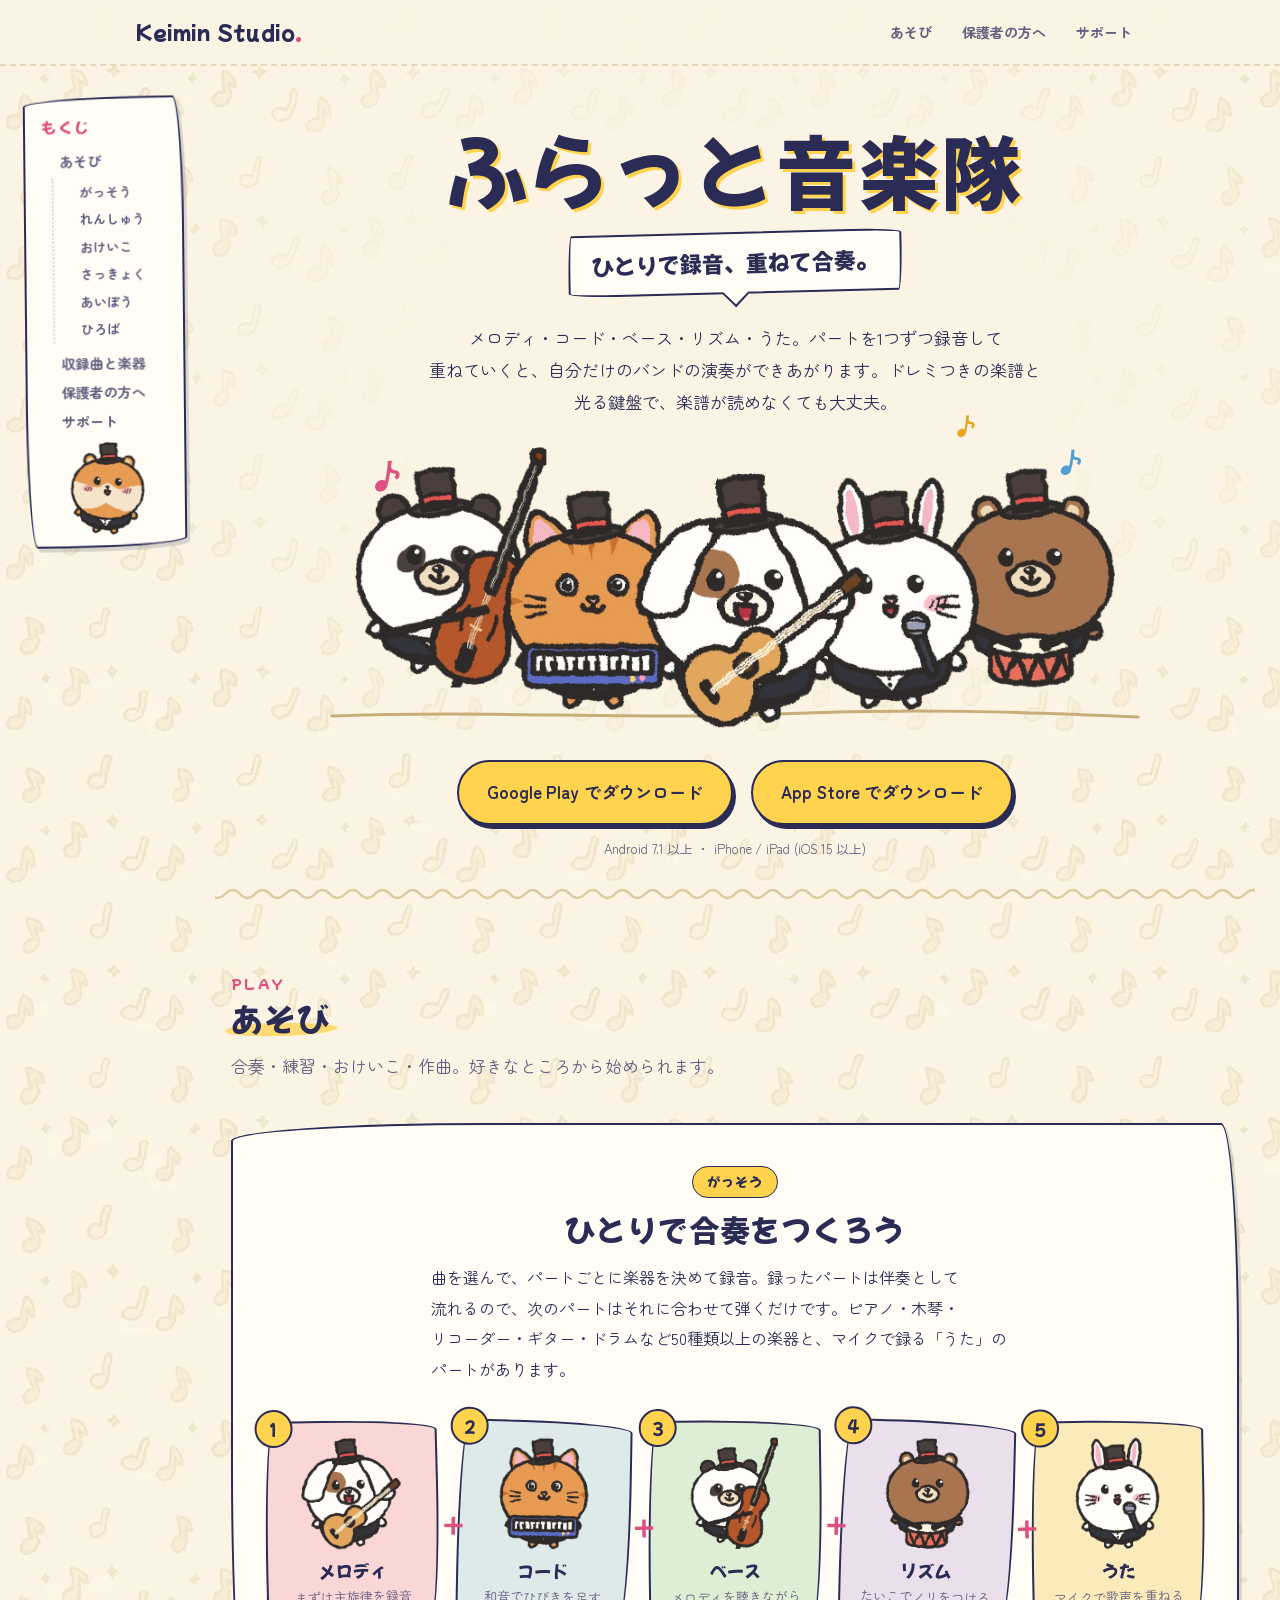
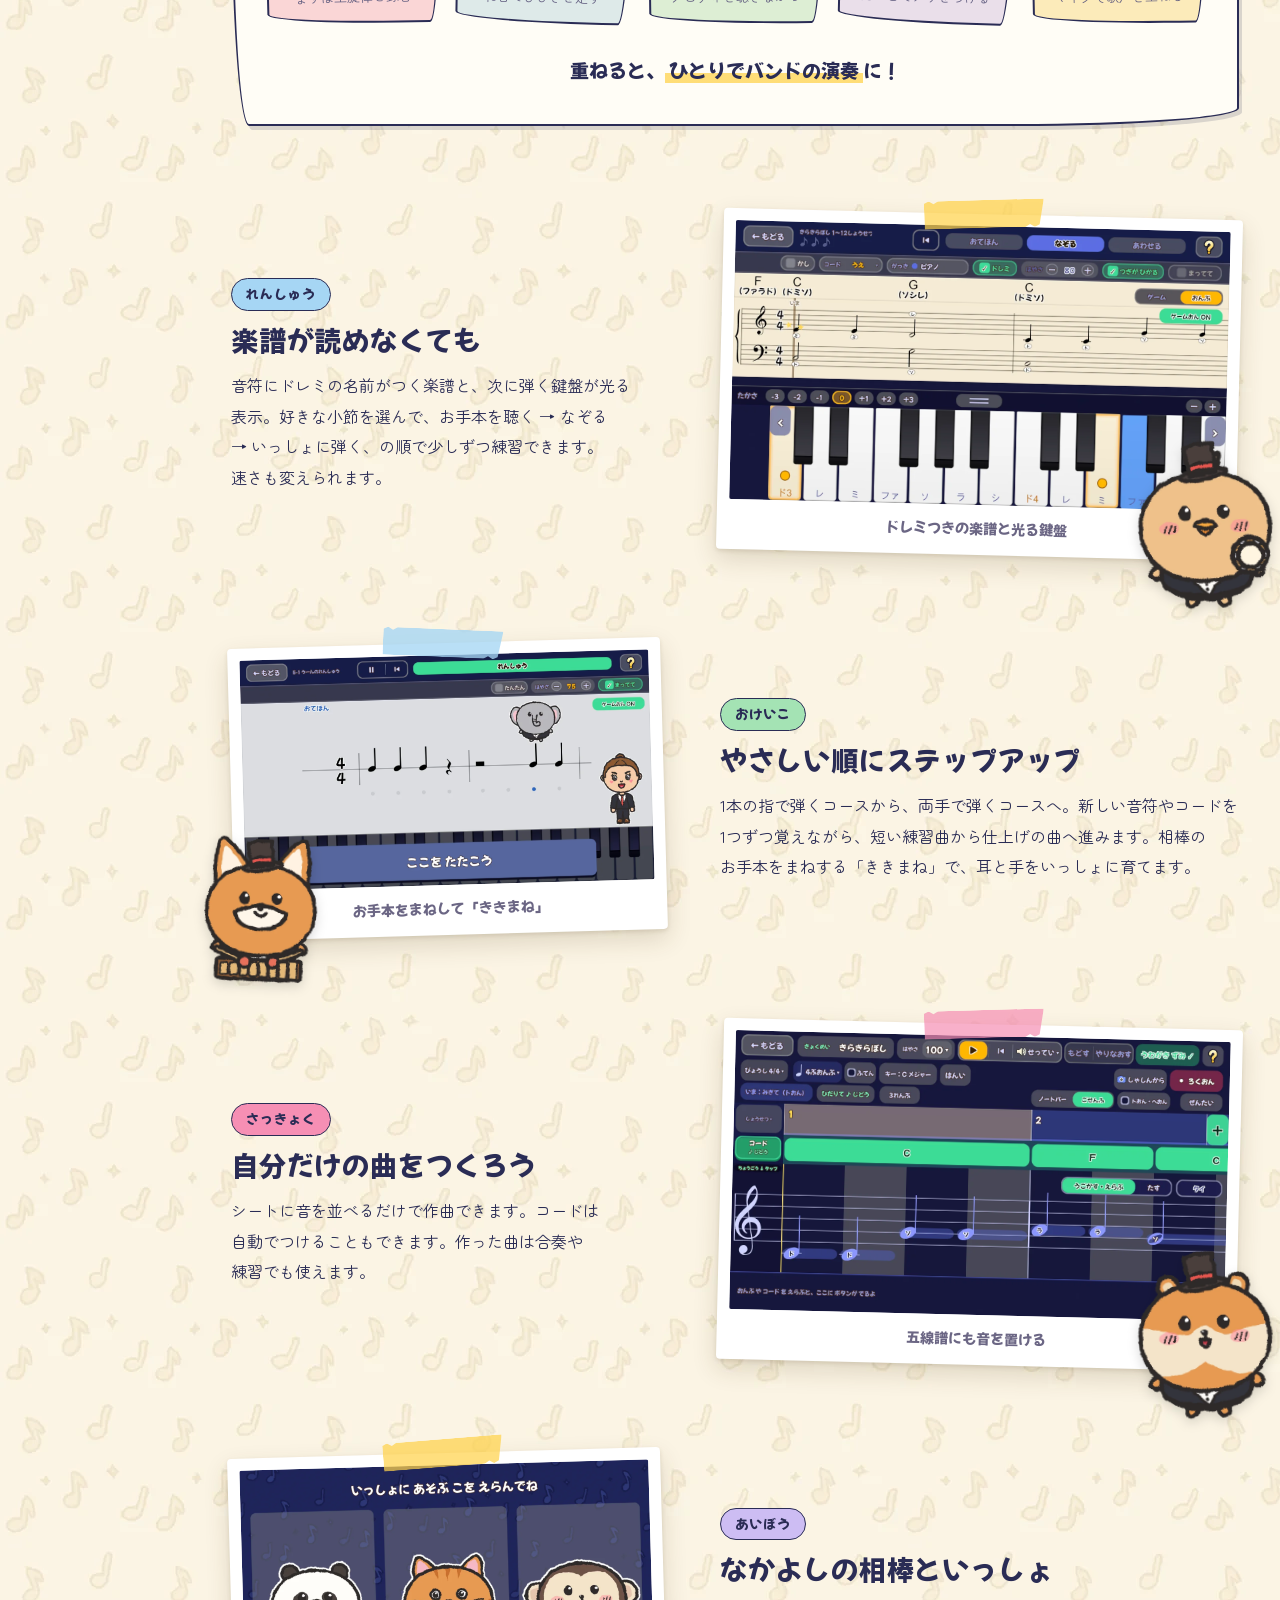
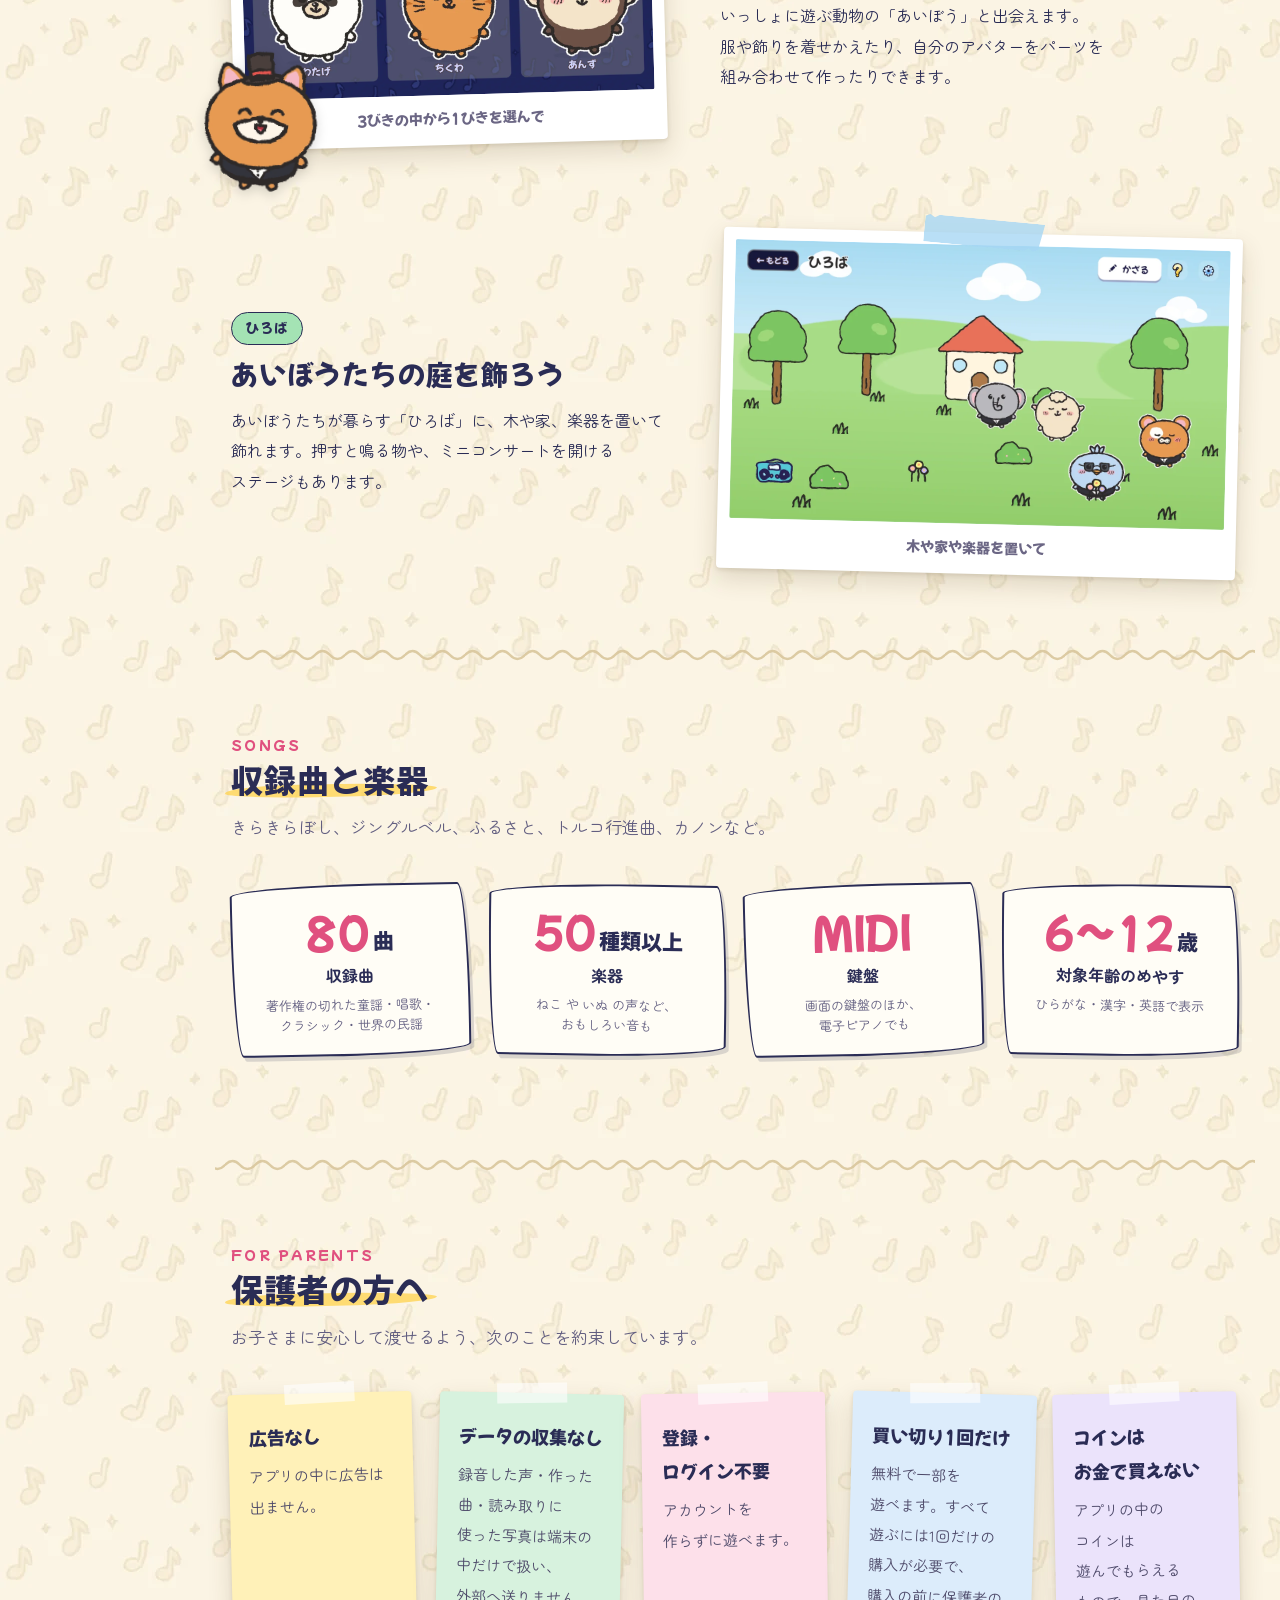
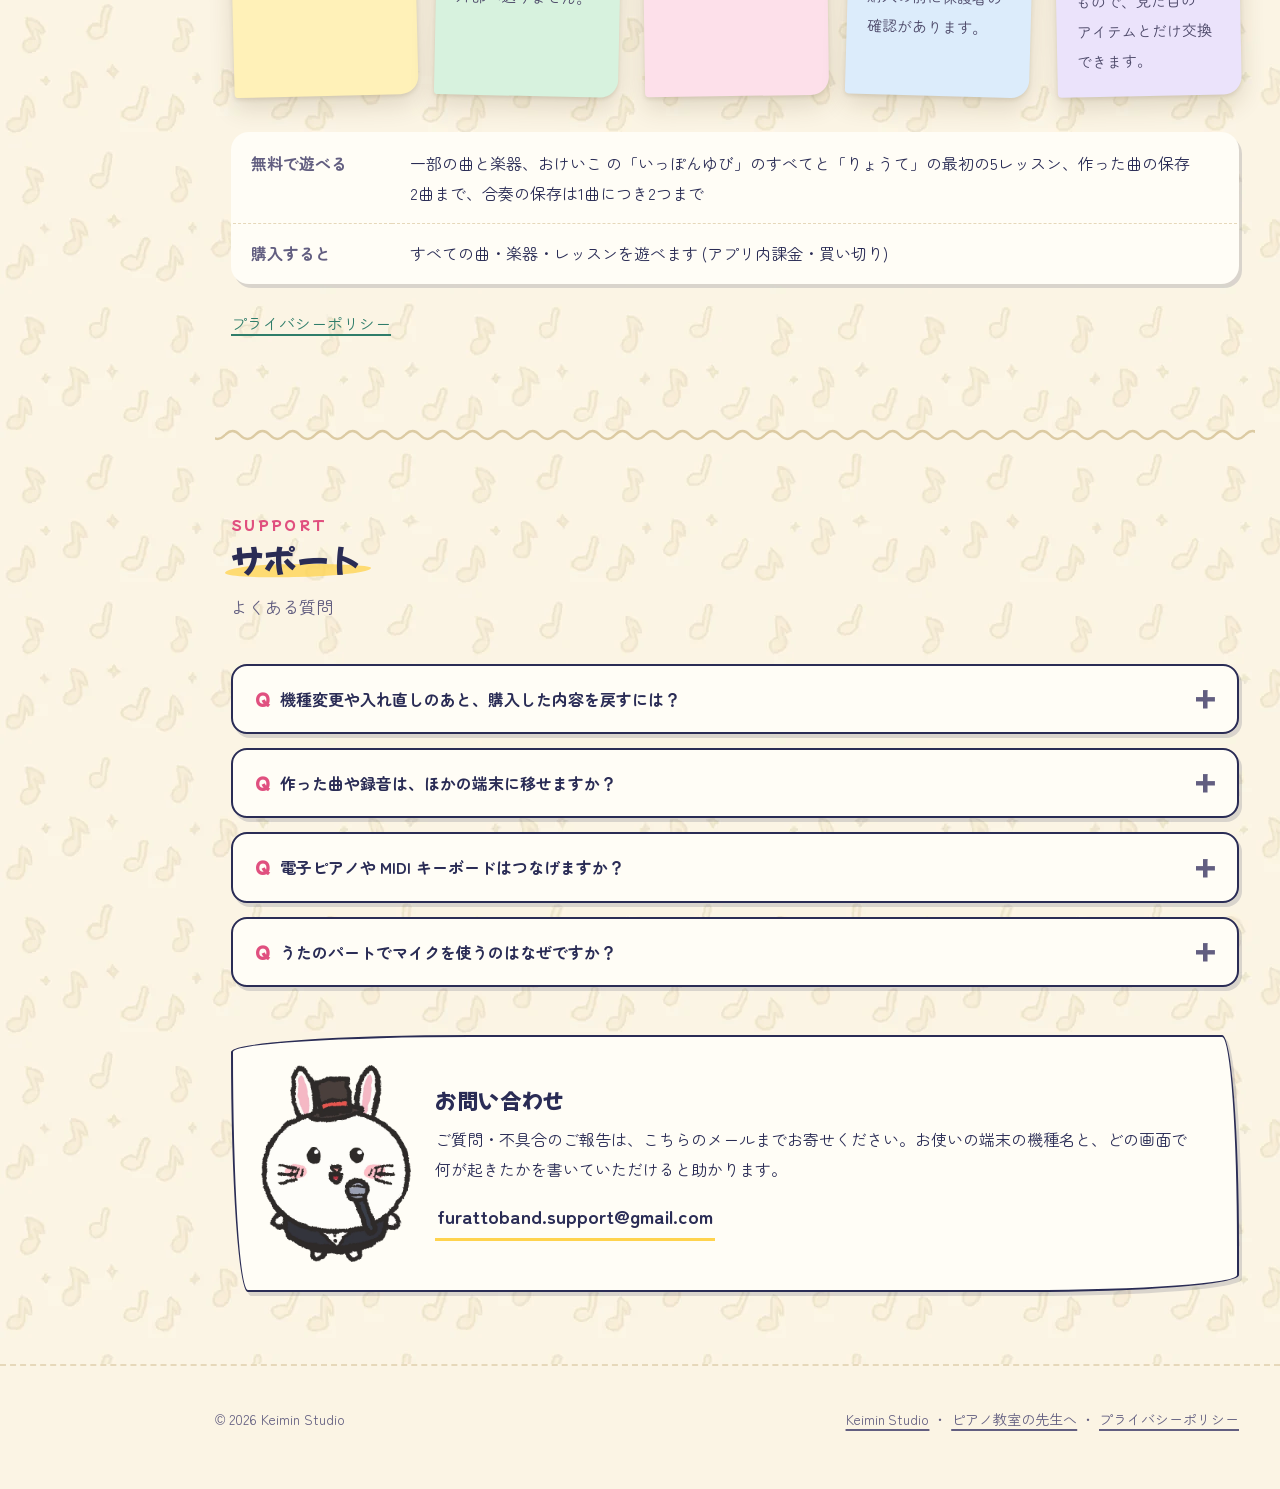
==== commit 27ff12b8: "ふらっと音楽隊: 「ピアノ教室の先生へ」のページを足し、フッターにリンクを置く Co-Authored-By: Claude Fable 5.2 <noreply@anthropic.com>" ====
--- a/furattoband/index.html
+++ b/furattoband/index.html
@@ -232,7 +232,7 @@
 <footer class="site-footer">
   <div class="wrap">
     <span>&copy; 2026 Keimin Studio</span>
-    <span><a href="../">Keimin Studio</a> ・ <a href="privacy/">プライバシーポリシー</a></span>
+    <span><a href="../">Keimin Studio</a> ・ <a href="teachers/">ピアノ教室の先生へ</a> ・ <a href="privacy/">プライバシーポリシー</a></span>
   </div>
 </footer>
 
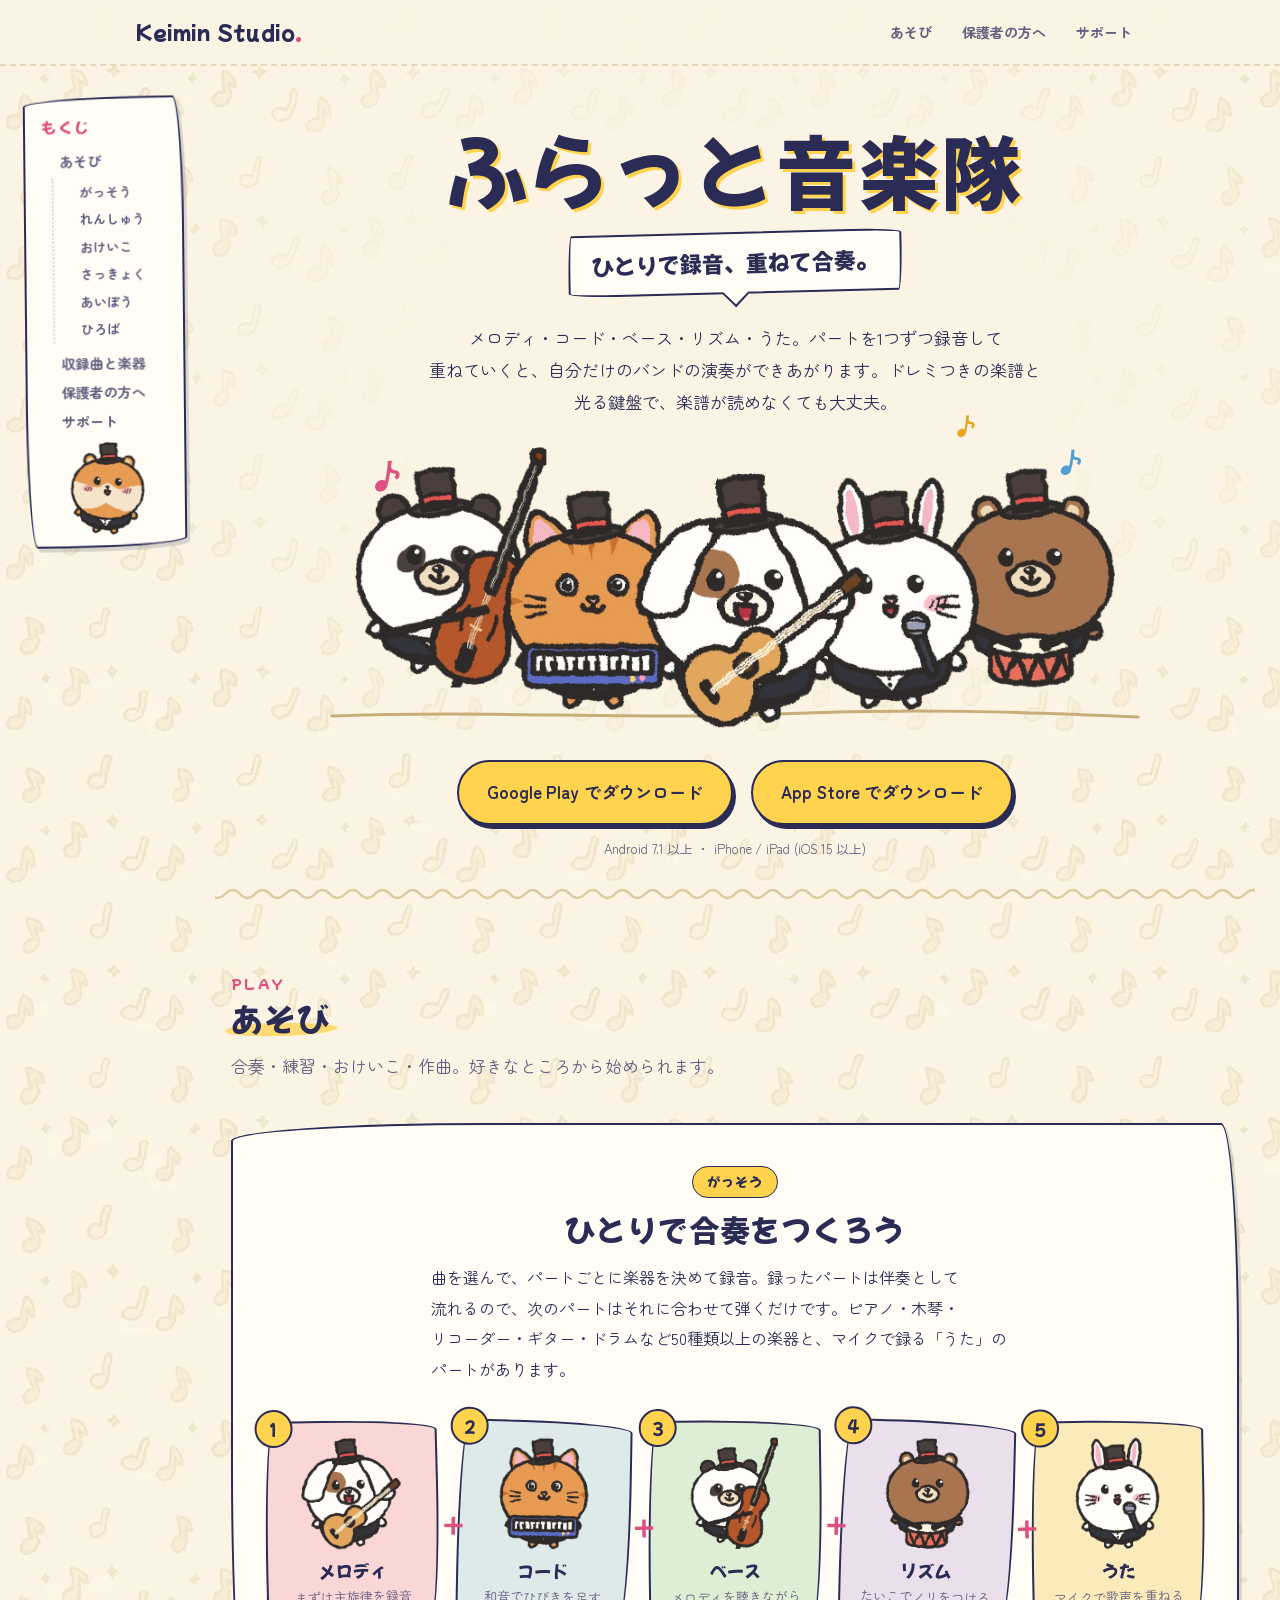
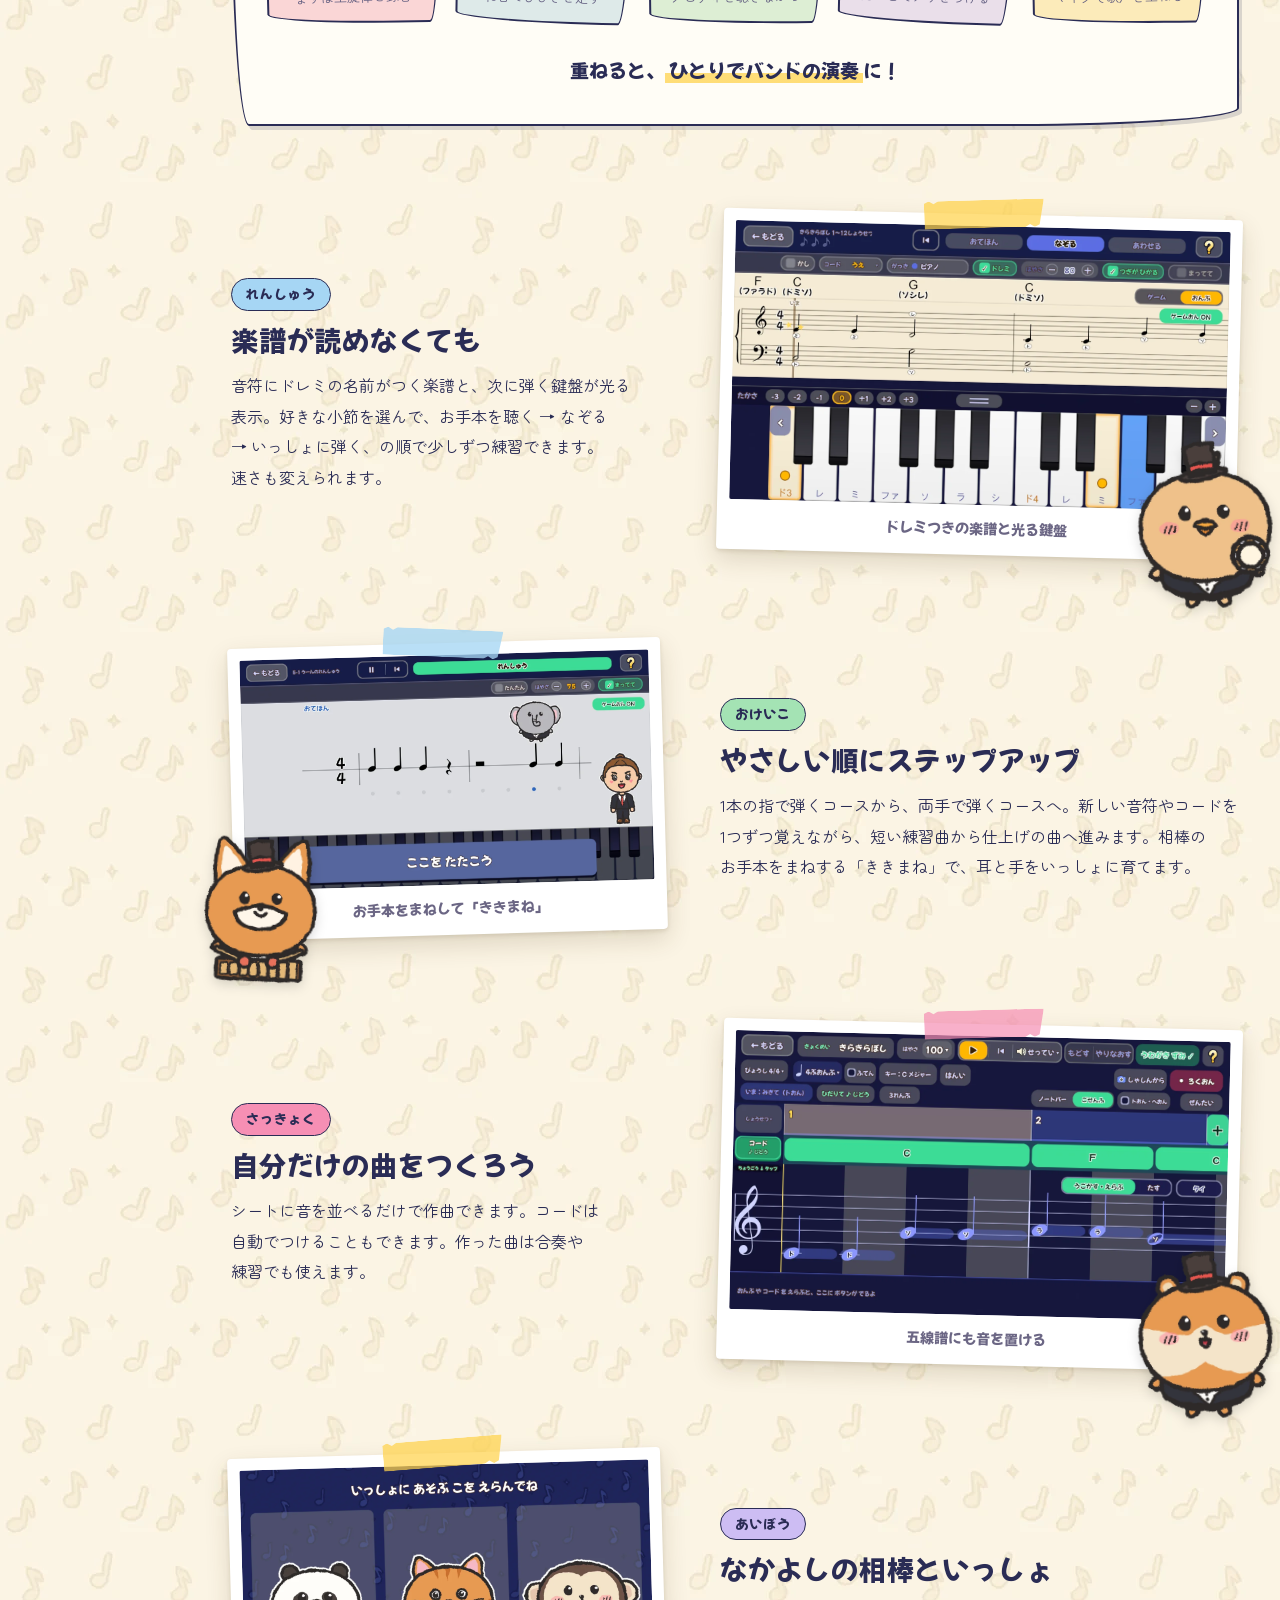
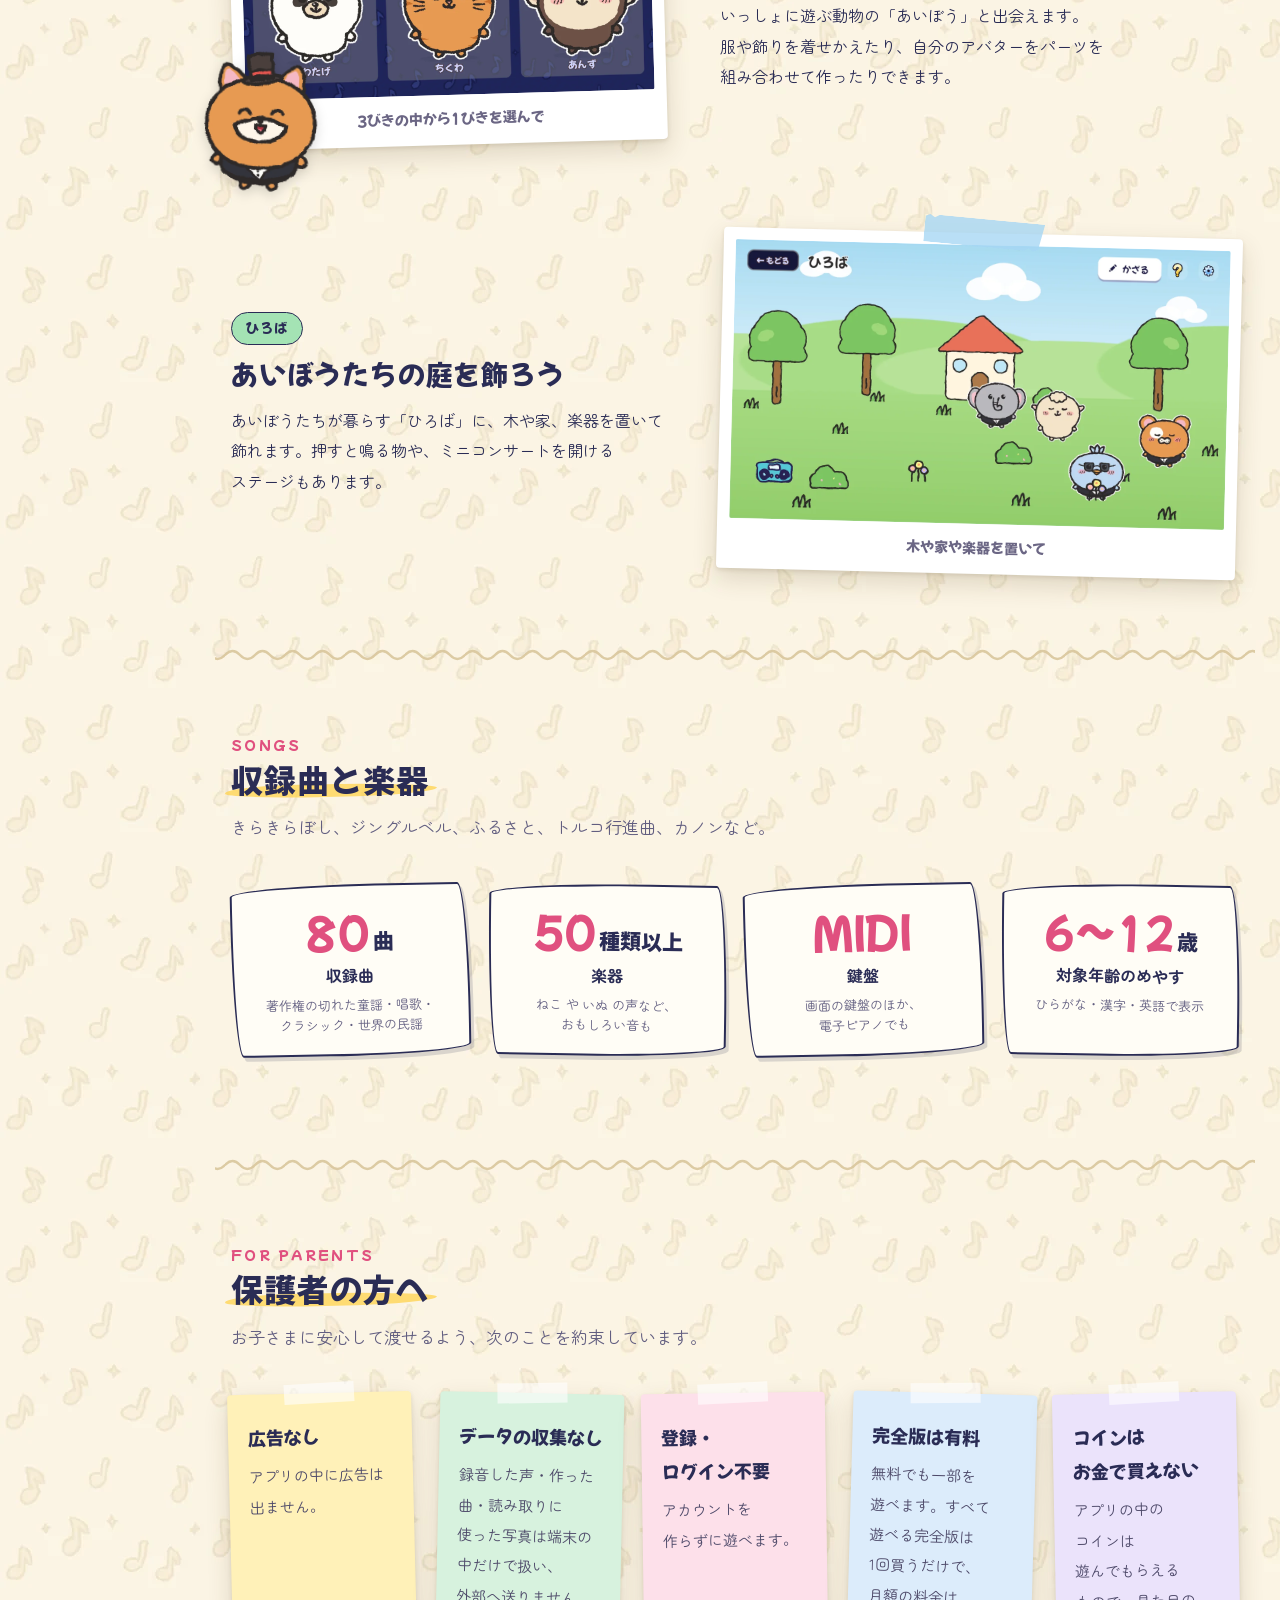
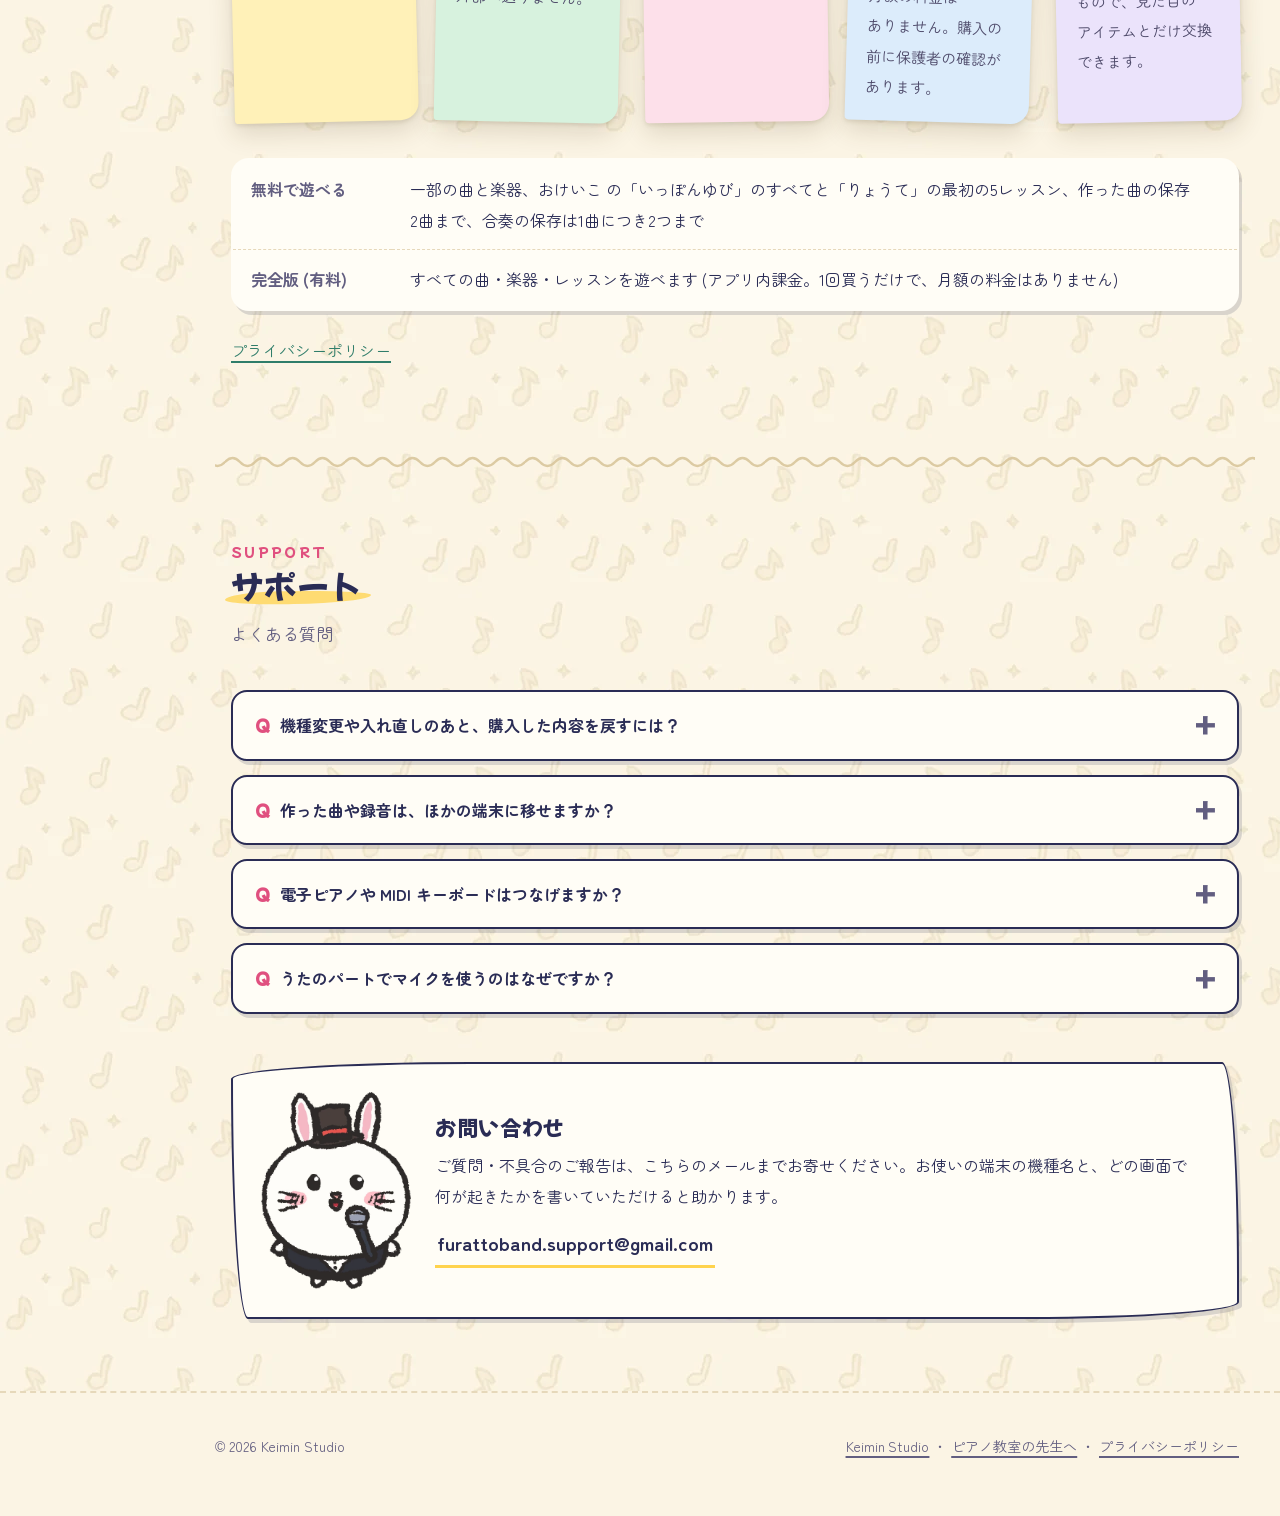
==== commit 6c6ccc48: "ふらっと音楽隊の言い方を「だれでも ひとりで」「完全版は有料」にそろえる - トップ・アプリのページ・先生向けのページ: 「子どもが ひとりで / 子ども向けの」を「だれでも ひとりで」に、料金の「買" ====
--- a/furattoband/index.html
+++ b/furattoband/index.html
@@ -4,7 +4,7 @@
 <meta charset="utf-8">
 <meta name="viewport" content="width=device-width, initial-scale=1">
 <title>ふらっと音楽隊 | Keimin Studio</title>
-<meta name="description" content="パートを1つずつ録音して重ねると、ひとりでも合奏に。ドレミつきの楽譜と光る鍵盤で、楽譜が読めなくても練習できる子ども向けの音楽アプリ。広告なし・データの収集なし。">
+<meta name="description" content="パートを1つずつ録音して重ねると、ひとりでも合奏に。ドレミつきの楽譜と光る鍵盤で、楽譜が読めなくても練習できる音楽アプリ。無料でも遊べて、完全版は有料 (1回買うだけ)。広告なし・データの収集なし。">
 <meta name="theme-color" content="#fbf4e4">
 <link rel="icon" href="img/favicon.png">
 <link rel="stylesheet" href="../assets/style.css">
@@ -177,12 +177,12 @@
         <li><strong>広告なし</strong><span>アプリの中に広告は出ません。</span></li>
         <li><strong>データの<wbr>収集なし</strong><span>録音した声・作った曲・読み取りに使った写真は端末の中だけで扱い、外部へ送りません。</span></li>
         <li><strong>登録・<wbr>ログイン不要</strong><span>アカウントを作らずに遊べます。</span></li>
-        <li><strong>買い切り<wbr>1回だけ</strong><span>無料で一部を遊べます。すべて遊ぶには1回だけの購入が必要で、購入の前に保護者の確認があります。</span></li>
+        <li><strong>完全版は<wbr>有料</strong><span>無料でも一部を遊べます。すべて遊べる完全版は1回買うだけで、月額の料金はありません。購入の前に保護者の確認があります。</span></li>
         <li><strong>コインは<wbr>お金で買えない</strong><span>アプリの中のコインは遊んでもらえるもので、見た目のアイテムとだけ交換できます。</span></li>
       </ul>
       <table class="spec">
         <tr><th>無料で遊べる</th><td>一部の曲と楽器、おけいこ の「いっぽんゆび」のすべてと「りょうて」の最初の5レッスン、作った曲の保存2曲まで、合奏の保存は1曲につき2つまで</td></tr>
-        <tr><th>購入すると</th><td>すべての曲・楽器・レッスンを遊べます (アプリ内課金・買い切り)</td></tr>
+        <tr><th>完全版 (有料)</th><td>すべての曲・楽器・レッスンを遊べます (アプリ内課金。1回買うだけで、月額の料金はありません)</td></tr>
       </table>
       <p class="parents-foot"><a href="privacy/">プライバシーポリシー</a></p>
     </div>
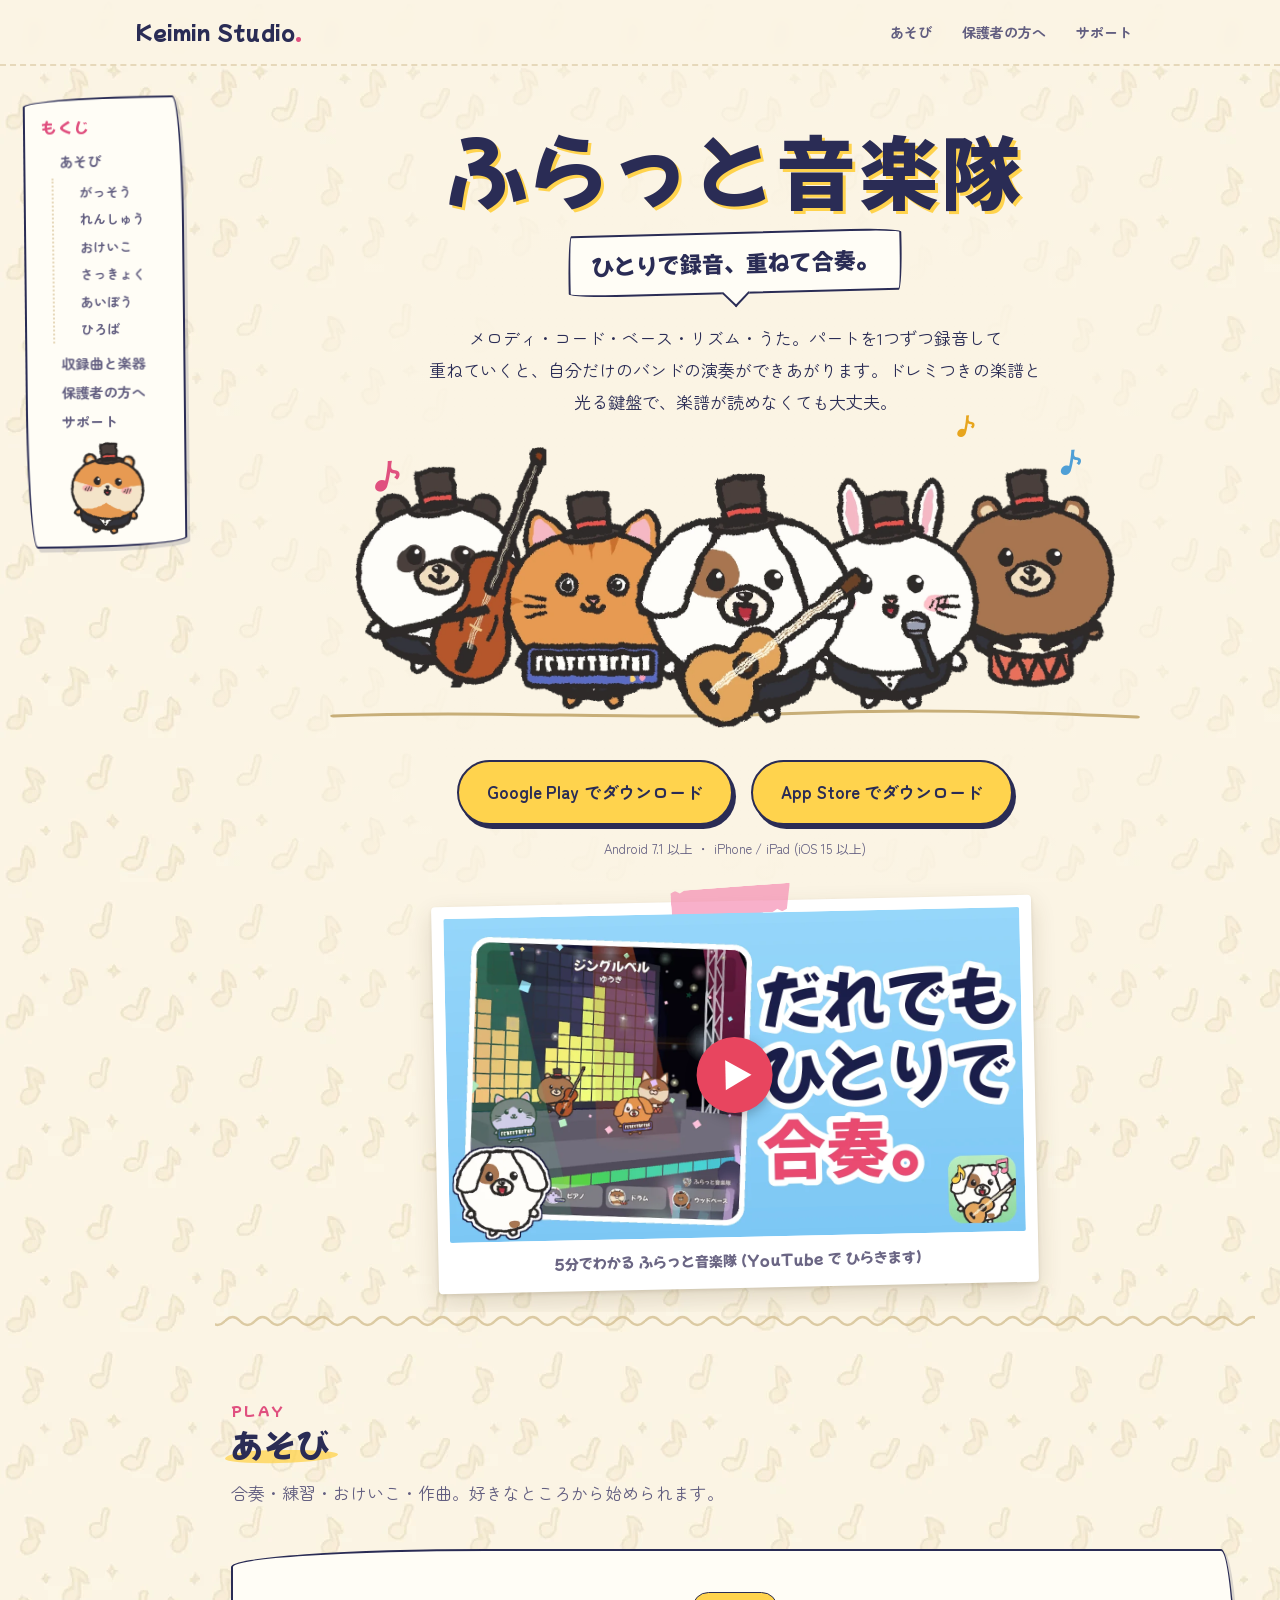
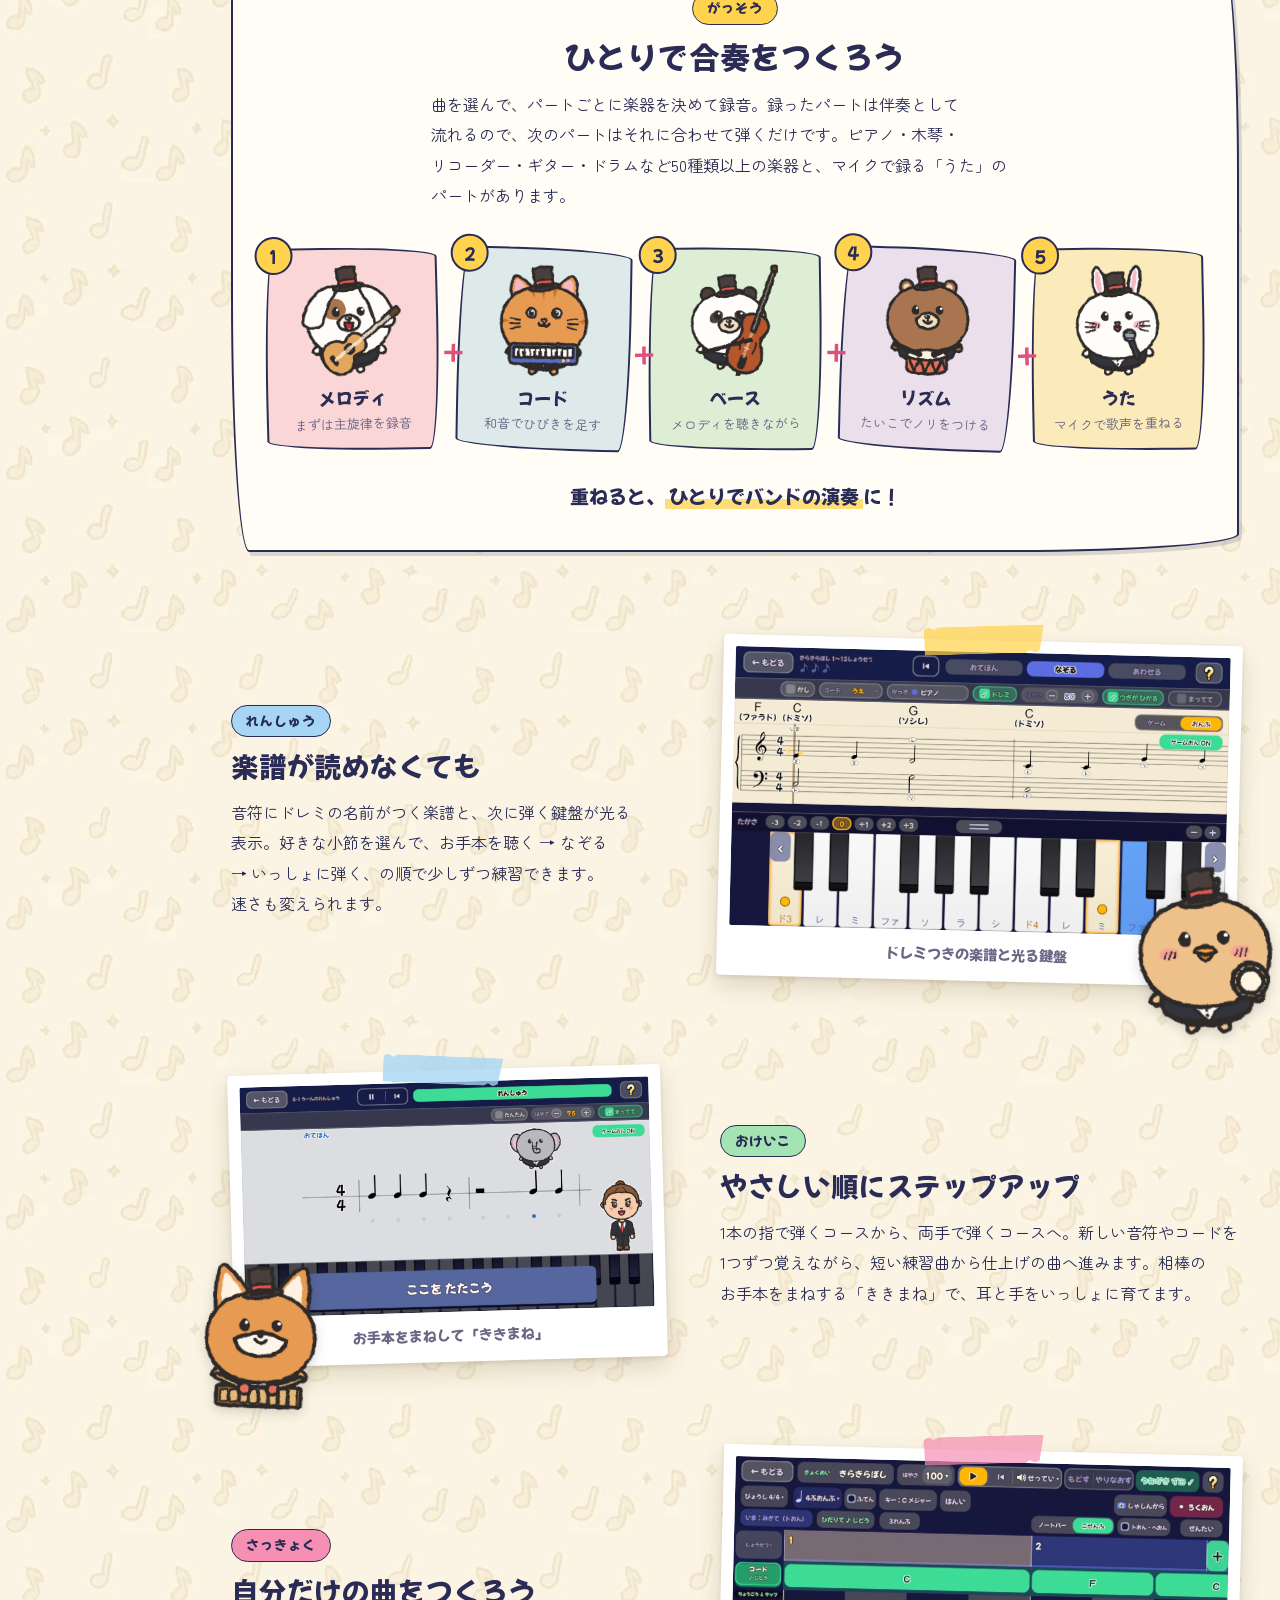
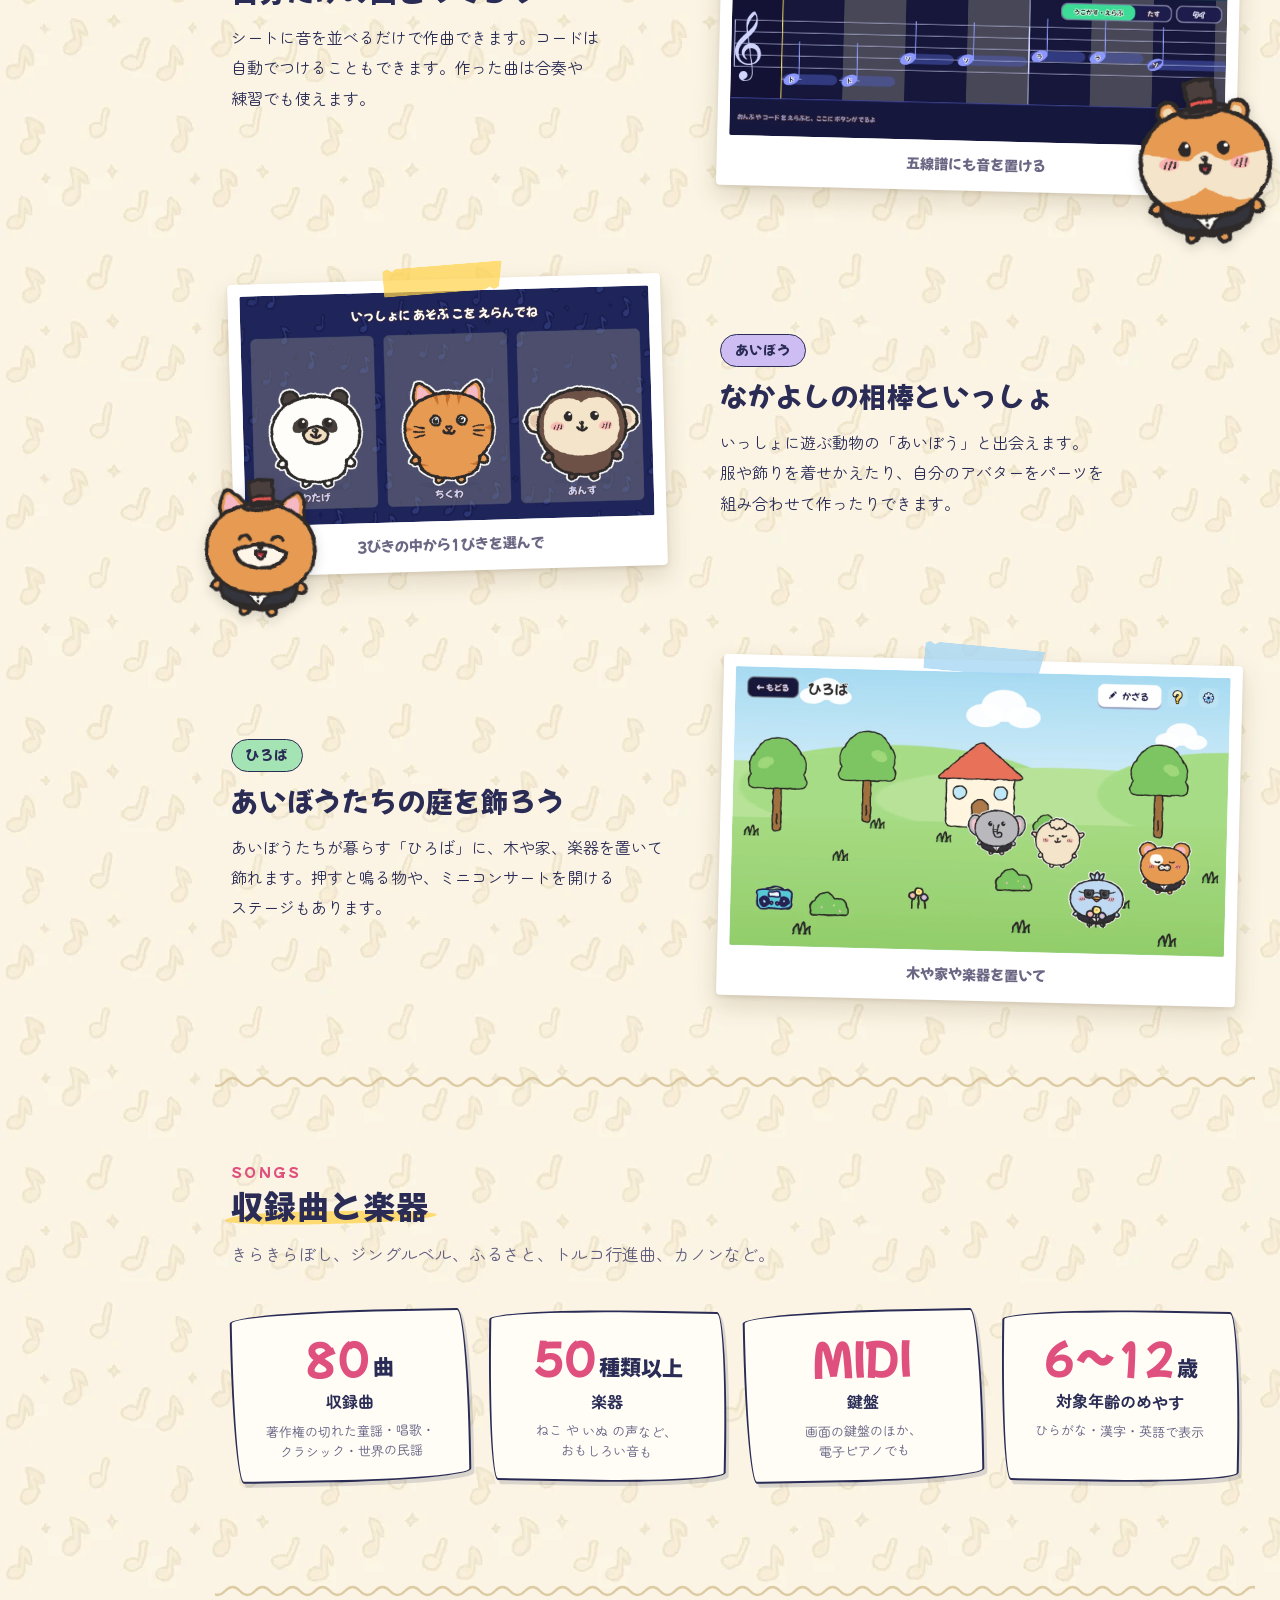
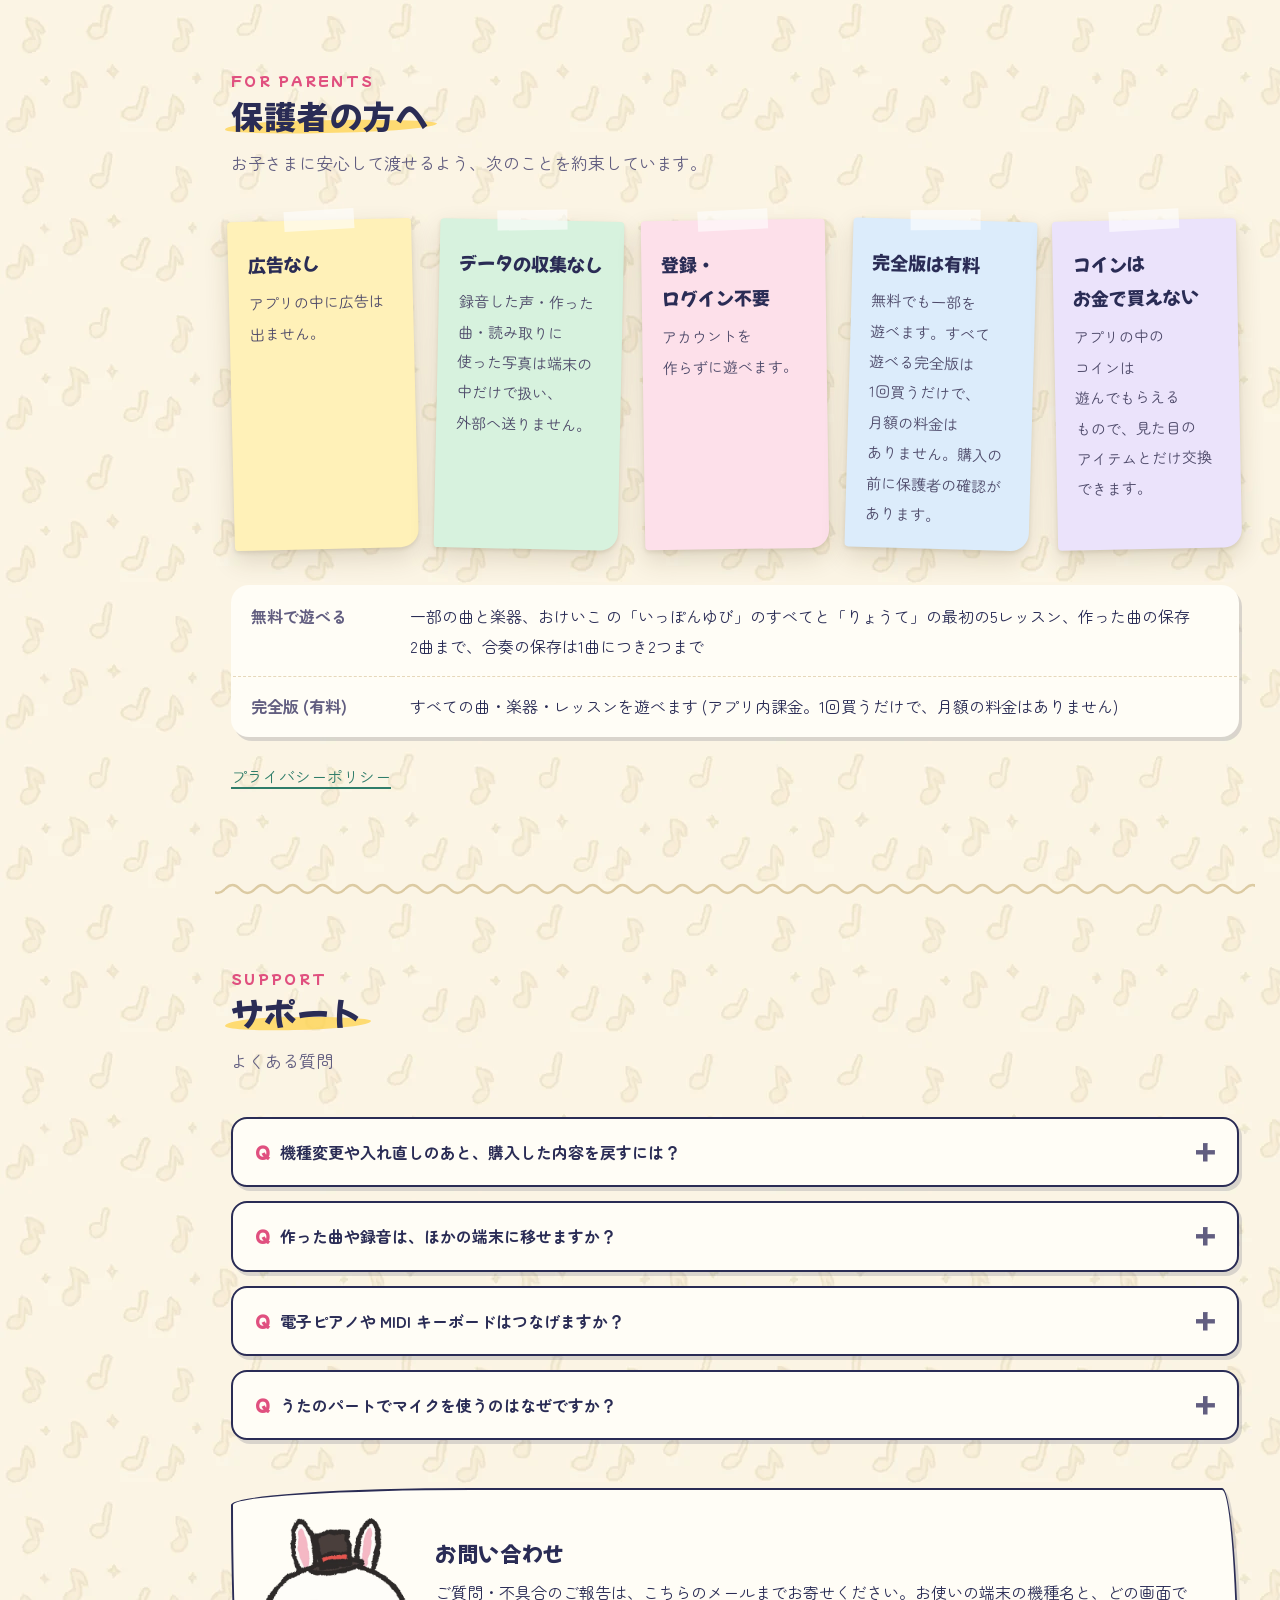
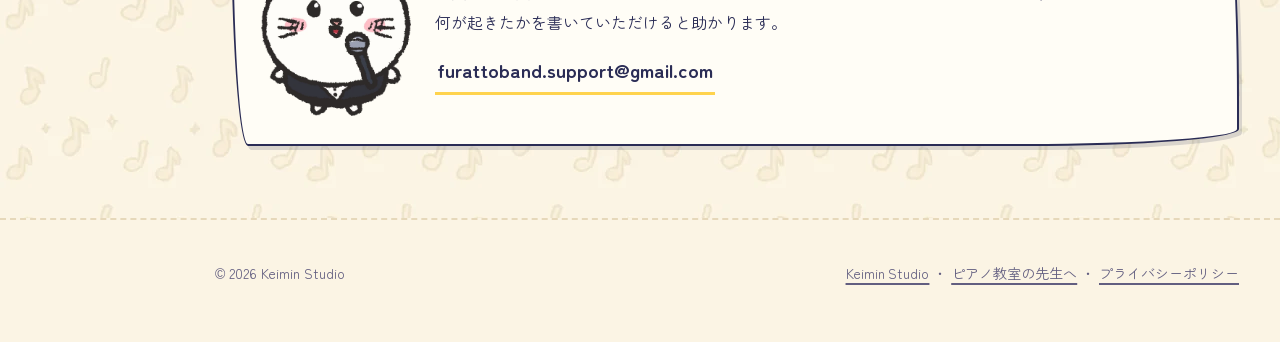
==== commit 49740419: "ふらっと音楽隊: アプリのページと先生のページに 説明動画の絵を置き、押すと YouTube で開く" ====
--- a/furattoband/index.html
+++ b/furattoband/index.html
@@ -62,6 +62,13 @@
         <a class="store-button" href="https://apps.apple.com/jp/app/id6830925055">App Store でダウンロード</a>
         <span class="store-note">Android 7.1 以上 ・ iPhone / iPad (iOS 15 以上)</span>
       </div>
+      <!-- 2026-11-18 公開の説明動画。ページに YouTube を読みこまず、押すと YouTube で開く (外から何も読まない) -->
+      <a class="video-link" href="https://youtu.be/Wjty-RPxGHM" target="_blank" rel="noopener">
+        <figure class="photo tape-3">
+          <span class="video-frame"><img src="img/video_explainer.webp" alt="説明動画「5分でわかる ふらっと音楽隊」の はじめの絵。あいぼう の バンドが 舞台で演奏している" width="1280" height="720" loading="lazy"></span>
+          <figcaption>5分でわかる ふらっと音楽隊 (YouTube で ひらきます)</figcaption>
+        </figure>
+      </a>
     </div>
   </section>
 
--- a/assets/style.css
+++ b/assets/style.css
@@ -469,6 +469,43 @@
 }
 .photo.tape-2::before { background: var(--tape-2); transform: translateX(-50%) rotate(4deg); }
 .photo.tape-3::before { background: var(--tape-3); }
+/* 説明動画: ページの中に YouTube を読みこまず、絵から YouTube へ飛ぶ (外から何も読まない) */
+.video-link {
+  display: block;
+  max-width: 600px;
+  margin: 40px auto 0;
+  color: inherit;
+  text-decoration: none;
+}
+.video-link .photo { transform: rotate(-1.2deg); transition: transform 0.2s; }
+.video-link:hover .photo,
+.video-link:focus-visible .photo { transform: rotate(0deg) scale(1.02); }
+.video-link:focus-visible { outline: 3px solid var(--pen); outline-offset: 6px; border-radius: 6px; }
+.video-frame { position: relative; display: block; }
+.video-frame img { display: block; width: 100%; height: auto; }
+.video-frame::after {
+  /* ▶ の印 (赤い丸に白い三角) */
+  content: "";
+  position: absolute;
+  left: 50%; top: 50%;
+  width: 76px; height: 76px;
+  transform: translate(-50%, -50%);
+  border-radius: 50%;
+  background: #e8455f;
+  box-shadow: 0 4px 12px rgba(0, 0, 0, 0.25);
+}
+.video-frame::before {
+  content: "";
+  position: absolute;
+  left: 50%; top: 50%;
+  z-index: 1;
+  width: 0; height: 0;
+  transform: translate(-35%, -50%);
+  border-style: solid;
+  border-width: 15px 0 15px 26px;
+  border-color: transparent transparent transparent #fff;
+}
+
 /* 写真の すみから のぞく あいぼう */
 .peek {
   position: absolute;
